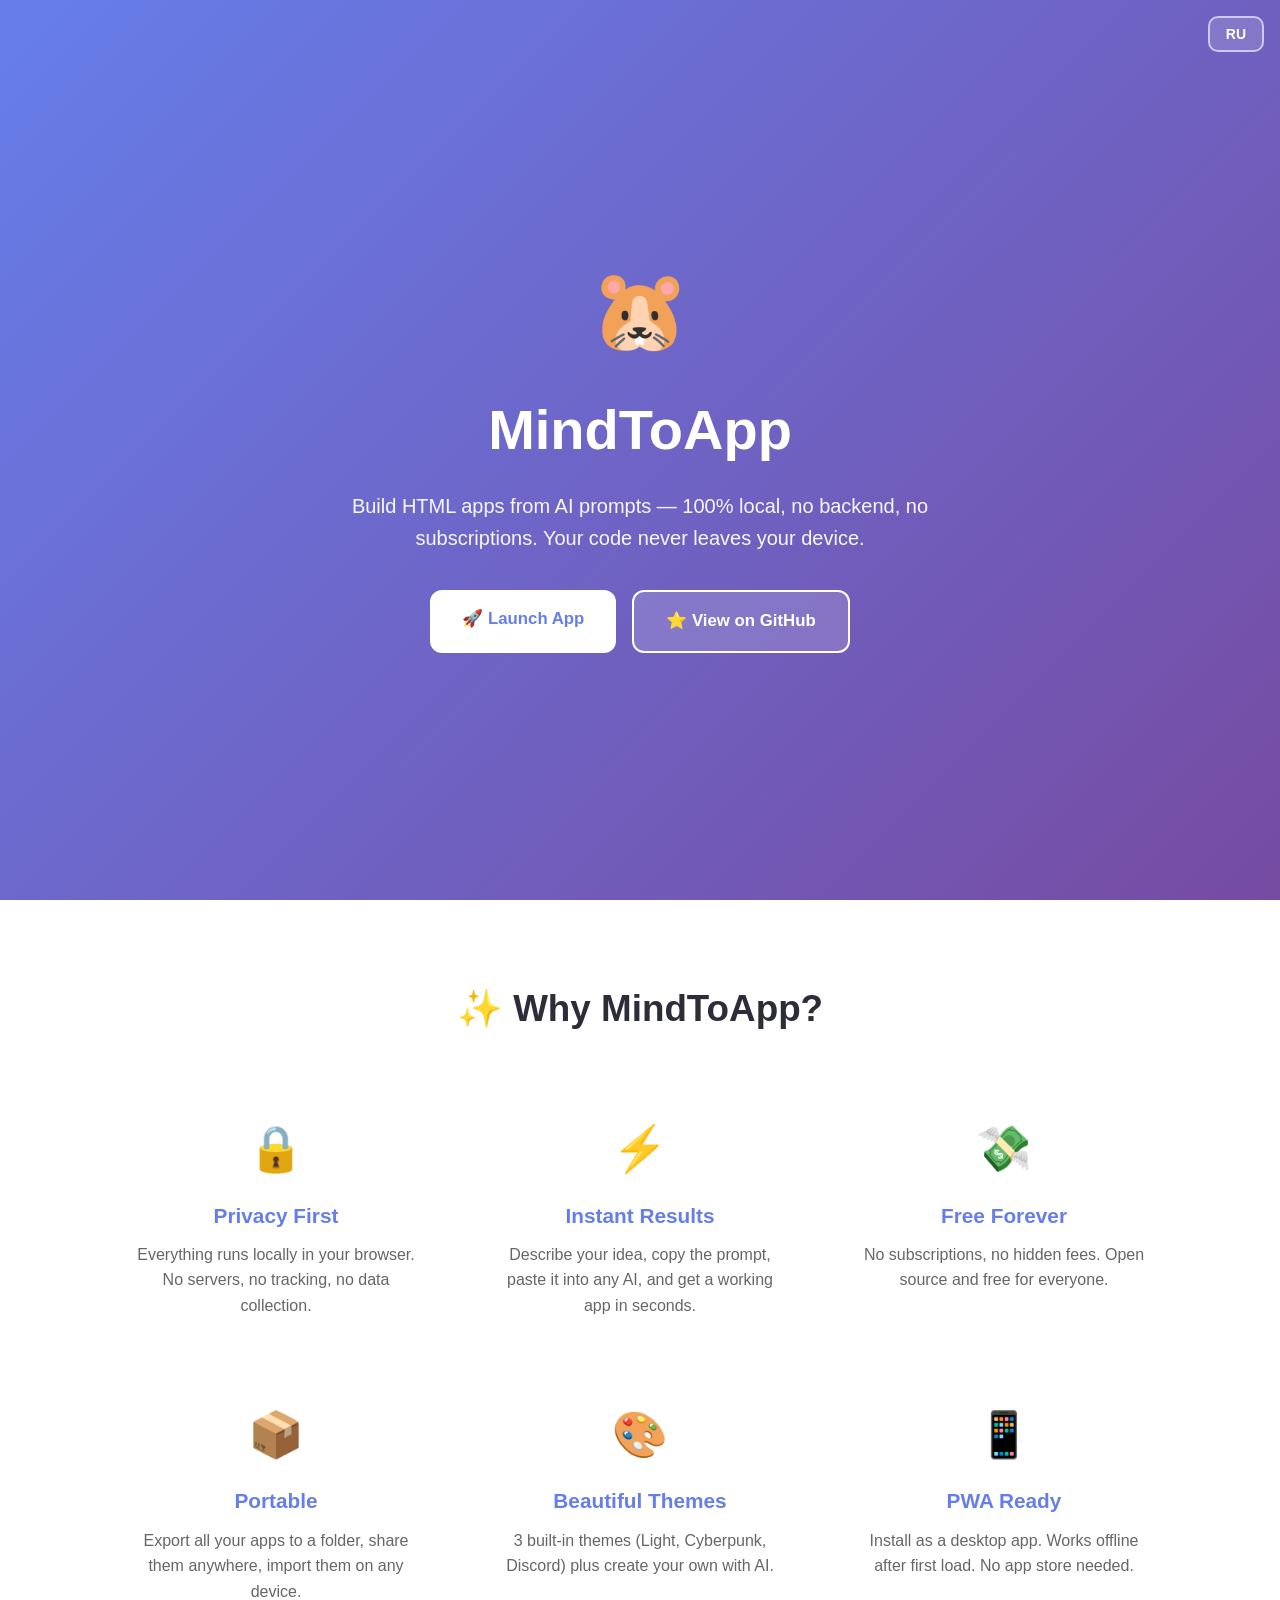
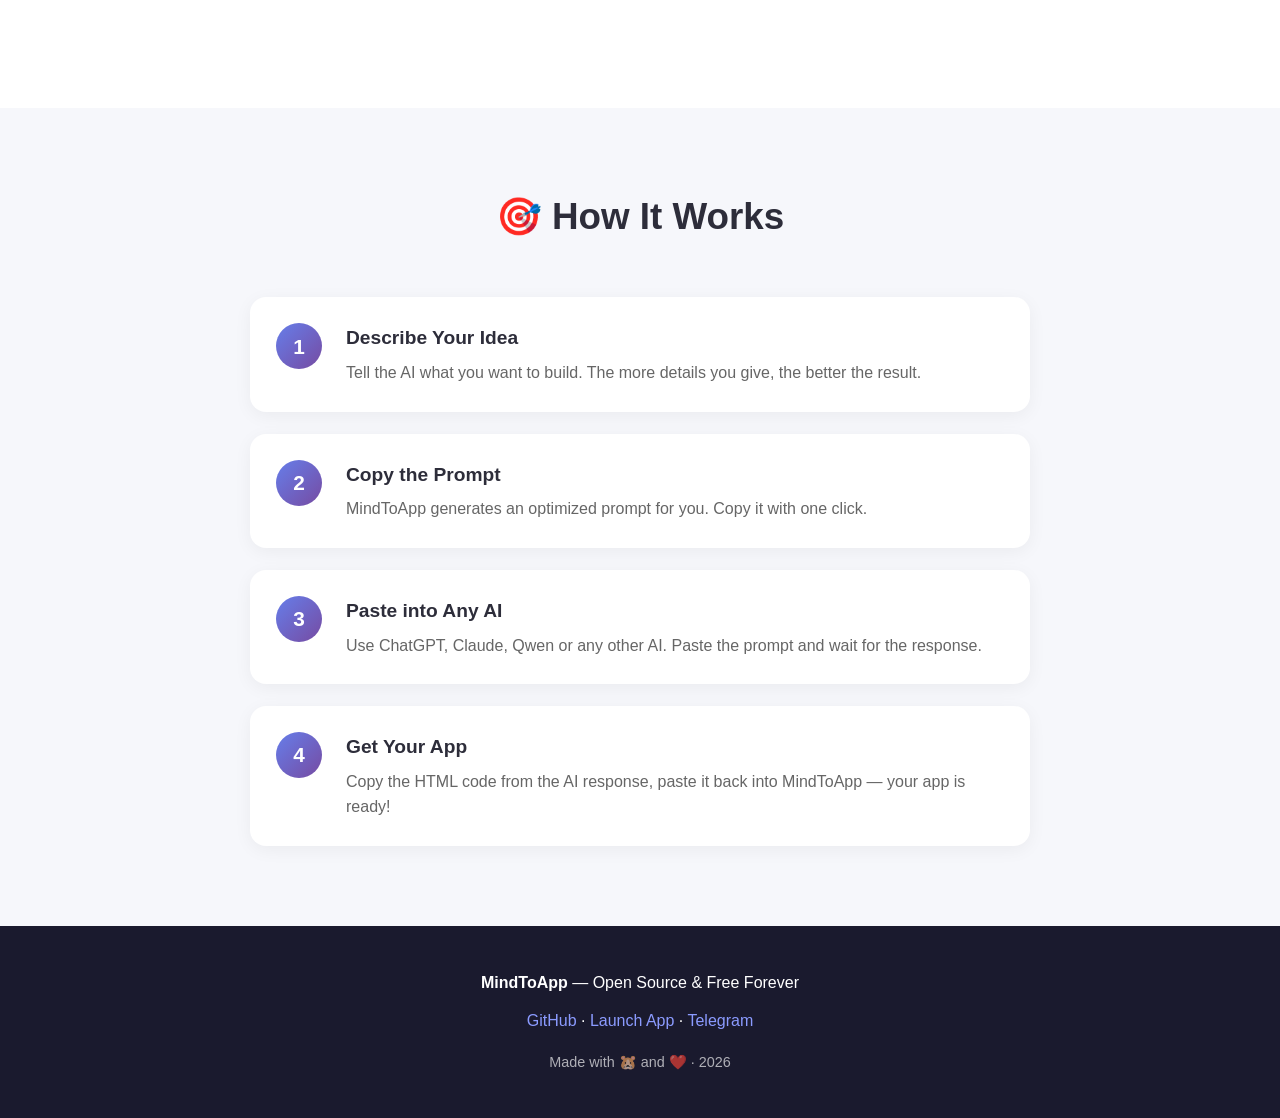
==== index.html @ 0b437169 "add: landing page" ====
<!DOCTYPE html>
<html lang="en">
<head>
  <meta charset="UTF-8">
  <meta name="viewport" content="width=device-width, initial-scale=1.0">
  <title>MindToApp — Build HTML Apps from AI Prompts</title>
  <meta name="description" content="A local-first PWA platform to create, manage and run HTML apps using AI. No backend, no subscriptions.">
  <link rel="icon" href="data:image/svg+xml,<svg xmlns='http://www.w3.org/2000/svg' viewBox='0 0 100 100'><text y='.9em' font-size='90'>🐹</text></svg>">
  <style>
    *{margin:0;padding:0;box-sizing:border-box}
    body{font-family:-apple-system,BlinkMacSystemFont,'Segoe UI',Roboto,sans-serif;color:#2d2d3a;line-height:1.6}
    .container{max-width:1100px;margin:0 auto;padding:0 20px}

    .lang-toggle{position:fixed;top:16px;right:16px;z-index:100;padding:8px 16px;border:2px solid rgba(255,255,255,.6);border-radius:10px;background:rgba(255,255,255,.15);color:#fff;font-size:14px;font-weight:700;cursor:pointer;backdrop-filter:blur(6px);transition:all .2s}
    .lang-toggle:hover{background:rgba(255,255,255,.3)}

    .hero{min-height:100vh;display:flex;align-items:center;justify-content:center;text-align:center;color:#fff;background:linear-gradient(135deg,#667eea 0%,#764ba2 100%);padding:60px 20px}
    .hero .emoji{font-size:5rem;display:block;margin-bottom:10px}
    .hero h1{font-size:3.5rem;font-weight:800;margin-bottom:16px}
    .hero p{font-size:1.25rem;max-width:680px;margin:0 auto 36px;opacity:.95}
    .cta{display:flex;gap:16px;justify-content:center;flex-wrap:wrap}
    .btn{padding:16px 32px;border-radius:12px;font-size:1.05rem;font-weight:600;text-decoration:none;transition:all .25s;display:inline-block}
    .btn-primary{background:#fff;color:#667eea}
    .btn-primary:hover{transform:translateY(-2px);box-shadow:0 10px 30px rgba(0,0,0,.25)}
    .btn-secondary{background:rgba(255,255,255,.15);color:#fff;border:2px solid #fff}
    .btn-secondary:hover{background:rgba(255,255,255,.3)}

    section.block{padding:80px 20px}
    section.block h2{text-align:center;font-size:2.3rem;margin-bottom:50px}
    .features{background:#fff}
    .grid{display:grid;grid-template-columns:repeat(auto-fit,minmax(270px,1fr));gap:32px}
    .card{text-align:center;padding:24px}
    .card .icon{font-size:2.8rem;margin-bottom:14px}
    .card h3{font-size:1.3rem;color:#667eea;margin-bottom:10px}
    .card p{color:#666}

    .how{background:#f6f7fb}
    .steps{max-width:780px;margin:0 auto;display:flex;flex-direction:column;gap:22px}
    .step{display:flex;gap:24px;align-items:flex-start;background:#fff;padding:26px;border-radius:16px;box-shadow:0 4px 18px rgba(0,0,0,.05)}
    .num{width:46px;height:46px;flex-shrink:0;border-radius:50%;background:linear-gradient(135deg,#667eea,#764ba2);color:#fff;display:flex;align-items:center;justify-content:center;font-size:1.3rem;font-weight:700}
    .step h3{font-size:1.2rem;margin-bottom:6px}
    .step p{color:#666}

    footer{background:#1a1a2e;color:#fff;text-align:center;padding:44px 20px}
    footer a{color:#8b9bff;text-decoration:none}
    footer a:hover{text-decoration:underline}
    footer .links{margin:12px 0}
    footer .made{margin-top:18px;opacity:.65;font-size:.9rem}

    @media(max-width:768px){
      .hero h1{font-size:2.4rem}
      .hero p{font-size:1.05rem}
      section.block h2{font-size:1.8rem}
      .step{flex-direction:column;gap:14px}
    }
  </style>
</head>
<body>
  <button id="lang-toggle" class="lang-toggle">RU</button>

  <section class="hero">
    <div>
      <span class="emoji">🐹</span>
      <h1>MindToApp</h1>
      <p data-i18n="heroText"></p>
      <div class="cta">
        <a href="core/" class="btn btn-primary" data-i18n="launch"></a>
        <a href="https://github.com/твой-ник/ai-apps-platform" class="btn btn-secondary" data-i18n="github"></a>
      </div>
    </div>
  </section>

  <section class="block features">
    <div class="container">
      <h2 data-i18n="whyTitle"></h2>
      <div class="grid">
        <div class="card"><div class="icon">🔒</div><h3 data-i18n="f1t"></h3><p data-i18n="f1d"></p></div>
        <div class="card"><div class="icon">⚡</div><h3 data-i18n="f2t"></h3><p data-i18n="f2d"></p></div>
        <div class="card"><div class="icon">💸</div><h3 data-i18n="f3t"></h3><p data-i18n="f3d"></p></div>
        <div class="card"><div class="icon">📦</div><h3 data-i18n="f4t"></h3><p data-i18n="f4d"></p></div>
        <div class="card"><div class="icon">🎨</div><h3 data-i18n="f5t"></h3><p data-i18n="f5d"></p></div>
        <div class="card"><div class="icon">📱</div><h3 data-i18n="f6t"></h3><p data-i18n="f6d"></p></div>
      </div>
    </div>
  </section>

  <section class="block how">
    <div class="container">
      <h2 data-i18n="howTitle"></h2>
      <div class="steps">
        <div class="step"><div class="num">1</div><div><h3 data-i18n="s1t"></h3><p data-i18n="s1d"></p></div></div>
        <div class="step"><div class="num">2</div><div><h3 data-i18n="s2t"></h3><p data-i18n="s2d"></p></div></div>
        <div class="step"><div class="num">3</div><div><h3 data-i18n="s3t"></h3><p data-i18n="s3d"></p></div></div>
        <div class="step"><div class="num">4</div><div><h3 data-i18n="s4t"></h3><p data-i18n="s4d"></p></div></div>
      </div>
    </div>
  </section>

  <footer>
    <div class="container">
      <p><strong>MindToApp</strong> — <span data-i18n="footerTag"></span></p>
      <p class="links">
        <a href="https://github.com/твой-ник/ai-apps-platform">GitHub</a> ·
        <a href="core/" data-i18n="launchShort"></a> ·
        <a href="https://t.me/твой_ник">Telegram</a>
      </p>
      <p class="made" data-i18n="made"></p>
    </div>
  </footer>

  <script>
    const translations = {
      en: {
        heroText: "Build HTML apps from AI prompts — 100% local, no backend, no subscriptions. Your code never leaves your device.",
        launch: "🚀 Launch App",
        launchShort: "Launch App",
        github: "⭐ View on GitHub",
        whyTitle: "✨ Why MindToApp?",
        f1t: "Privacy First", f1d: "Everything runs locally in your browser. No servers, no tracking, no data collection.",
        f2t: "Instant Results", f2d: "Describe your idea, copy the prompt, paste it into any AI, and get a working app in seconds.",
        f3t: "Free Forever", f3d: "No subscriptions, no hidden fees. Open source and free for everyone.",
        f4t: "Portable", f4d: "Export all your apps to a folder, share them anywhere, import them on any device.",
        f5t: "Beautiful Themes", f5d: "3 built-in themes (Light, Cyberpunk, Discord) plus create your own with AI.",
        f6t: "PWA Ready", f6d: "Install as a desktop app. Works offline after first load. No app store needed.",
        howTitle: "🎯 How It Works",
        s1t: "Describe Your Idea", s1d: "Tell the AI what you want to build. The more details you give, the better the result.",
        s2t: "Copy the Prompt", s2d: "MindToApp generates an optimized prompt for you. Copy it with one click.",
        s3t: "Paste into Any AI", s3d: "Use ChatGPT, Claude, Qwen or any other AI. Paste the prompt and wait for the response.",
        s4t: "Get Your App", s4d: "Copy the HTML code from the AI response, paste it back into MindToApp — your app is ready!",
        footerTag: "Open Source & Free Forever",
        made: "Made with 🐹 and ❤️ · 2026"
      },
      ru: {
        heroText: "Создавай HTML-приложения из промптов для нейросетей — полностью локально, без серверов и подписок. Твой код не покидает устройство.",
        launch: "🚀 Открыть платформу",
        launchShort: "Открыть платформу",
        github: "⭐ Смотреть на GitHub",
        whyTitle: "✨ Почему MindToApp?",
        f1t: "Приватность", f1d: "Всё работает локально в браузере. Никаких серверов, отслеживания и сбора данных.",
        f2t: "Мгновенный результат", f2d: "Опиши идею, скопируй промпт, вставь в любую нейросеть — и получи готовое приложение за секунды.",
        f3t: "Бесплатно навсегда", f3d: "Без подписок и скрытых платежей. Открытый исходный код, бесплатно для всех.",
        f4t: "Переносимость", f4d: "Экспортируй все приложения в папку, делись ими и импортируй на любом устройстве.",
        f5t: "Красивые темы", f5d: "3 встроенные темы (Light, Cyberpunk, Discord) и создание своих через AI.",
        f6t: "PWA", f6d: "Устанавливается как приложение на рабочий стол. Работает офлайн после первой загрузки.",
        howTitle: "🎯 Как это работает",
        s1t: "Опиши идею", s1d: "Расскажи, какое приложение хочешь создать. Чем больше деталей — тем лучше результат.",
        s2t: "Скопируй промпт", s2d: "MindToApp соберёт оптимизированный промпт. Копирование в один клик.",
        s3t: "Вставь в нейросеть", s3d: "Подойдёт ChatGPT, Claude, Qwen или любая другая. Вставь промпт и дождись ответа.",
        s4t: "Получи приложение", s4d: "Скопируй HTML-код из ответа, вставь обратно в MindToApp — приложение готово!",
        footerTag: "Открытый код, бесплатно навсегда",
        made: "Сделано с 🐹 и ❤️ · 2026"
      }
    };

    const langBtn = document.getElementById('lang-toggle');

    function applyLanguage(lang) {
      const dict = translations[lang] || translations.en;
      document.documentElement.lang = lang;
      document.querySelectorAll('[data-i18n]').forEach(el => {
        const key = el.dataset.i18n;
        if (dict[key]) el.textContent = dict[key];
      });
      langBtn.textContent = lang === 'ru' ? 'EN' : 'RU';
      localStorage.setItem('language', lang);
    }

    langBtn.addEventListener('click', () => {
      const current = localStorage.getItem('language') || 'en';
      applyLanguage(current === 'ru' ? 'en' : 'ru');
    });

    const saved = localStorage.getItem('language');
    const detected = navigator.language && navigator.language.toLowerCase().startsWith('ru') ? 'ru' : 'en';
    applyLanguage(saved || detected);
  </script>
</body>
</html>
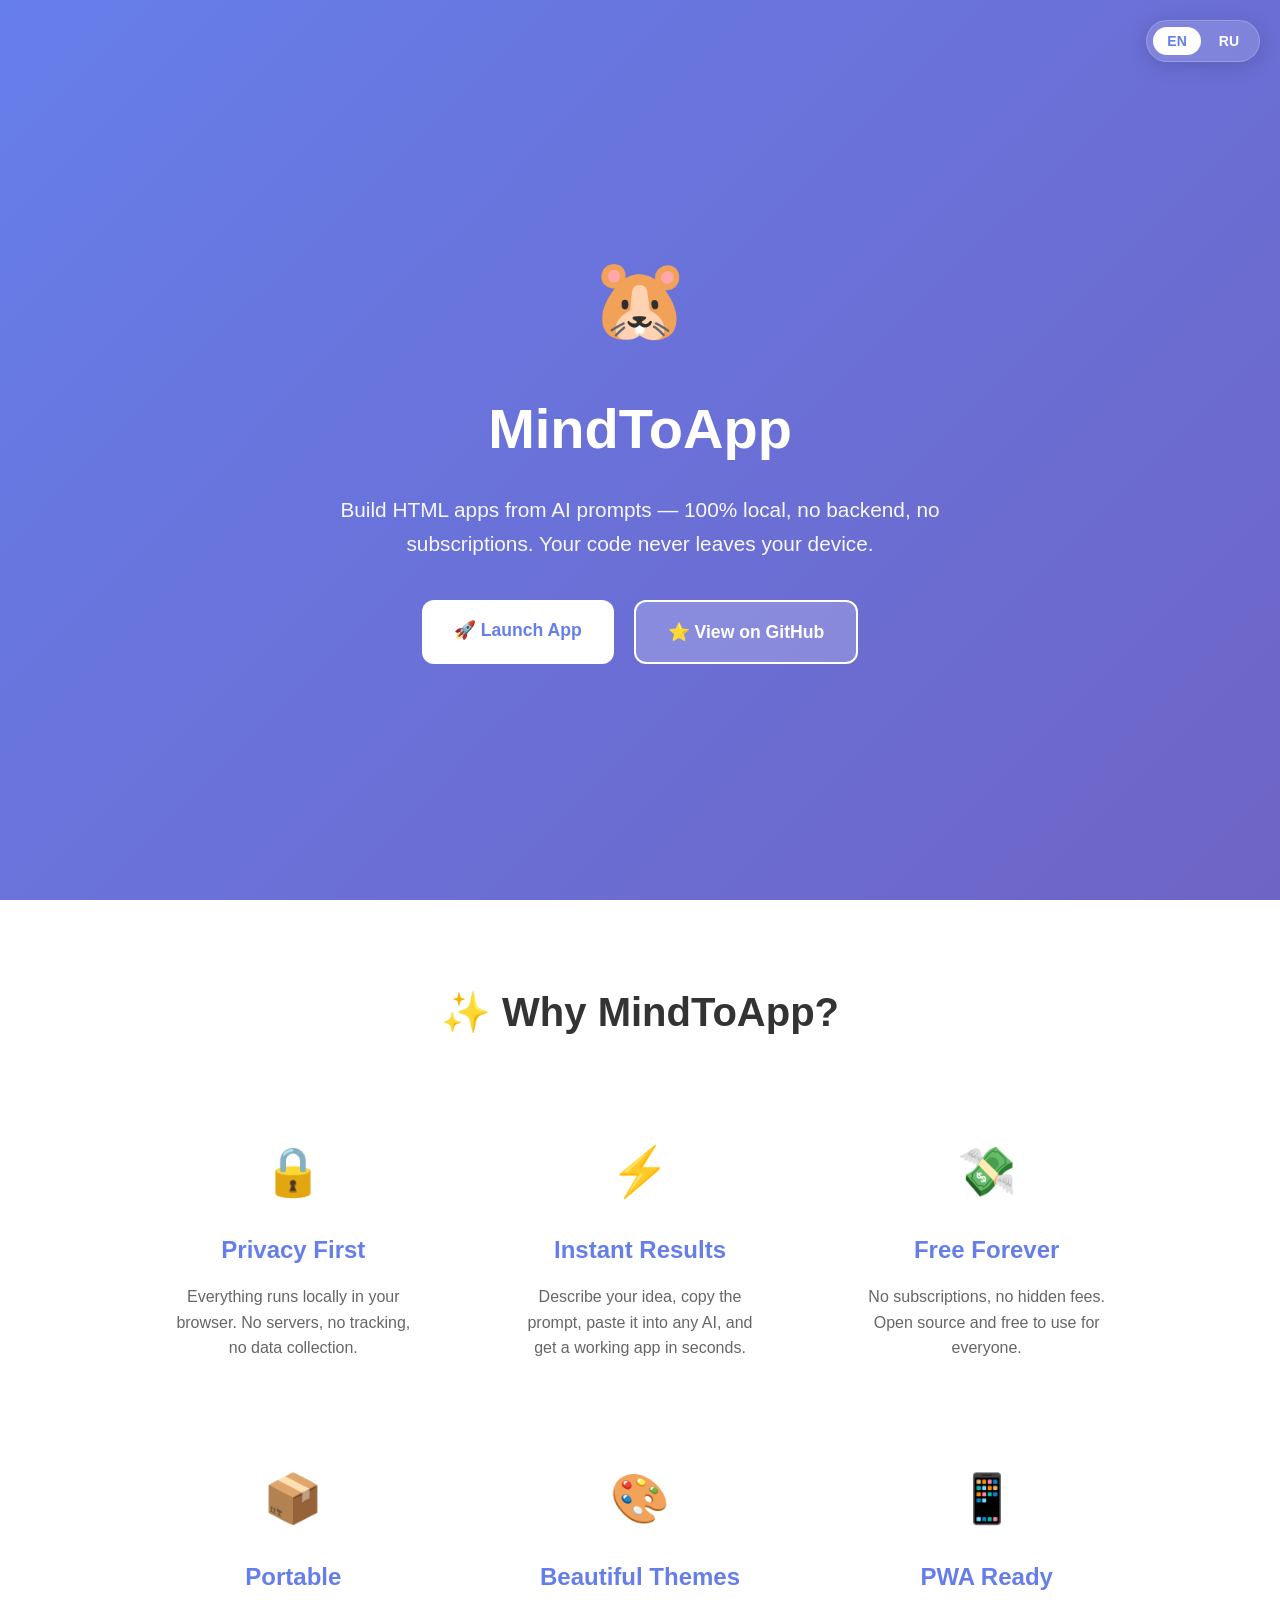
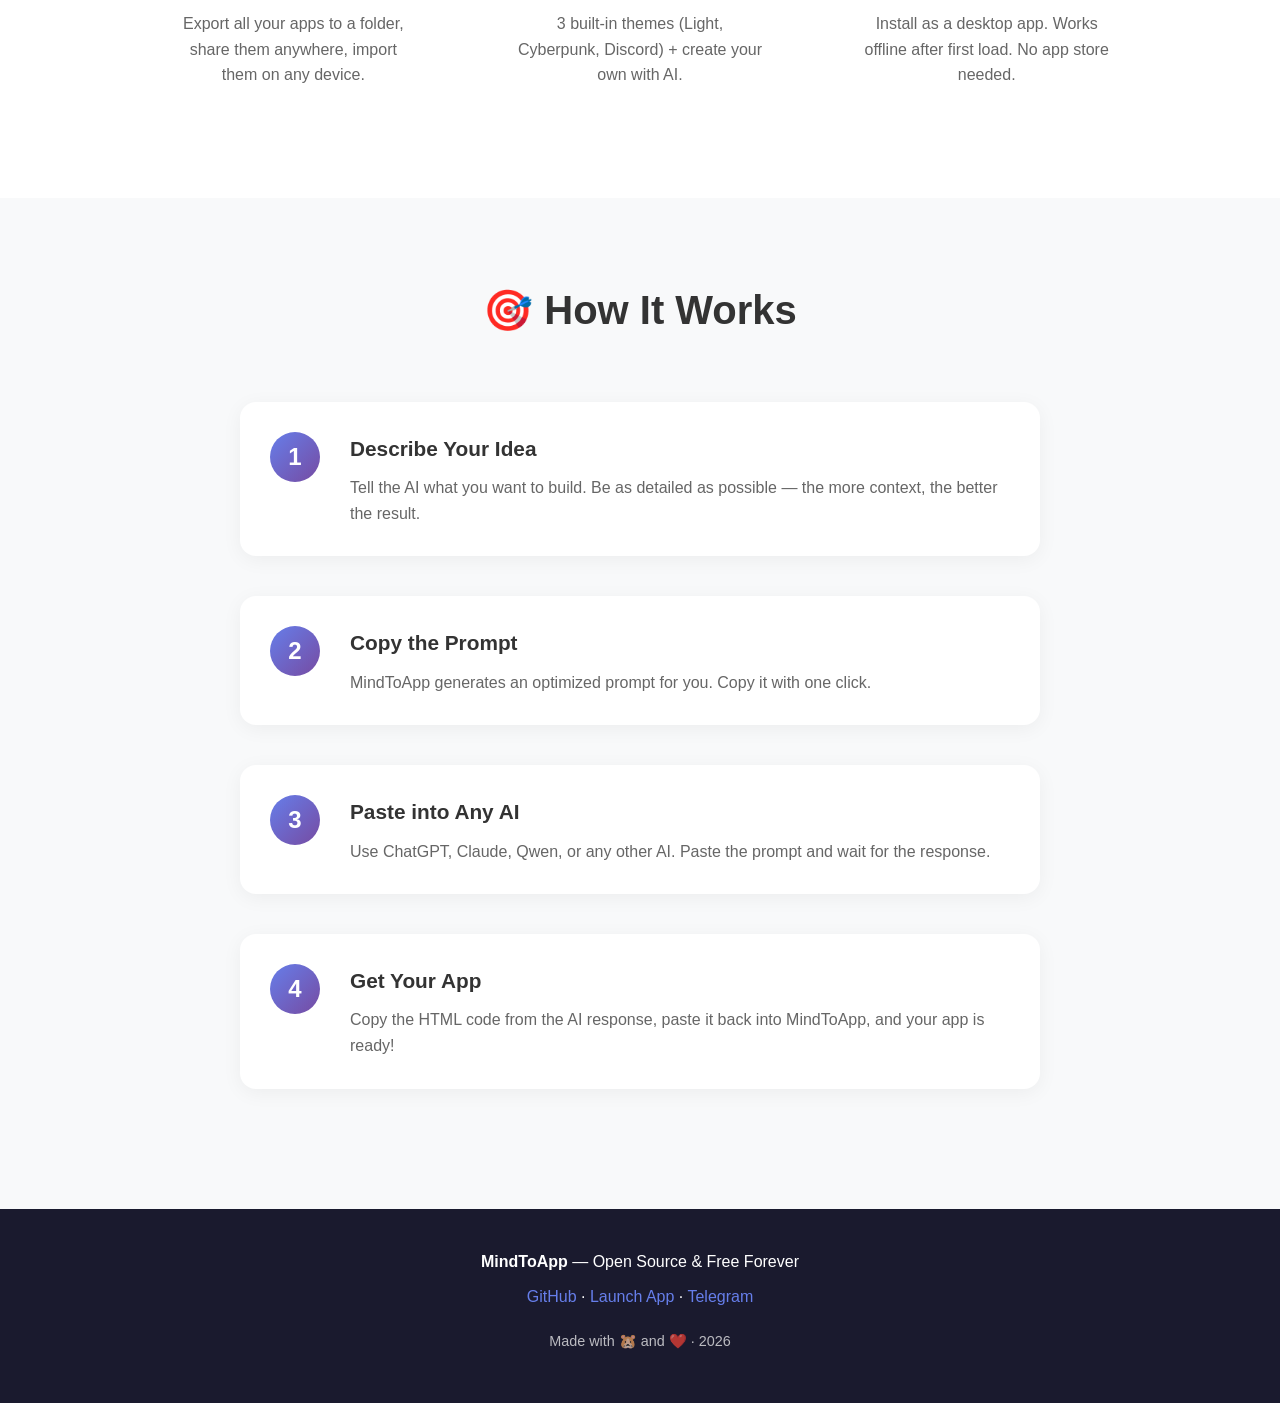
==== commit a6afe1cf: "fix:2v" ====
--- a/index.html
+++ b/index.html
@@ -5,174 +5,509 @@
   <meta name="viewport" content="width=device-width, initial-scale=1.0">
   <title>MindToApp — Build HTML Apps from AI Prompts</title>
   <meta name="description" content="A local-first PWA platform to create, manage and run HTML apps using AI. No backend, no subscriptions.">
-  <link rel="icon" href="data:image/svg+xml,<svg xmlns='http://www.w3.org/2000/svg' viewBox='0 0 100 100'><text y='.9em' font-size='90'>🐹</text></svg>">
   <style>
-    *{margin:0;padding:0;box-sizing:border-box}
-    body{font-family:-apple-system,BlinkMacSystemFont,'Segoe UI',Roboto,sans-serif;color:#2d2d3a;line-height:1.6}
-    .container{max-width:1100px;margin:0 auto;padding:0 20px}
-
-    .lang-toggle{position:fixed;top:16px;right:16px;z-index:100;padding:8px 16px;border:2px solid rgba(255,255,255,.6);border-radius:10px;background:rgba(255,255,255,.15);color:#fff;font-size:14px;font-weight:700;cursor:pointer;backdrop-filter:blur(6px);transition:all .2s}
-    .lang-toggle:hover{background:rgba(255,255,255,.3)}
-
-    .hero{min-height:100vh;display:flex;align-items:center;justify-content:center;text-align:center;color:#fff;background:linear-gradient(135deg,#667eea 0%,#764ba2 100%);padding:60px 20px}
-    .hero .emoji{font-size:5rem;display:block;margin-bottom:10px}
-    .hero h1{font-size:3.5rem;font-weight:800;margin-bottom:16px}
-    .hero p{font-size:1.25rem;max-width:680px;margin:0 auto 36px;opacity:.95}
-    .cta{display:flex;gap:16px;justify-content:center;flex-wrap:wrap}
-    .btn{padding:16px 32px;border-radius:12px;font-size:1.05rem;font-weight:600;text-decoration:none;transition:all .25s;display:inline-block}
-    .btn-primary{background:#fff;color:#667eea}
-    .btn-primary:hover{transform:translateY(-2px);box-shadow:0 10px 30px rgba(0,0,0,.25)}
-    .btn-secondary{background:rgba(255,255,255,.15);color:#fff;border:2px solid #fff}
-    .btn-secondary:hover{background:rgba(255,255,255,.3)}
-
-    section.block{padding:80px 20px}
-    section.block h2{text-align:center;font-size:2.3rem;margin-bottom:50px}
-    .features{background:#fff}
-    .grid{display:grid;grid-template-columns:repeat(auto-fit,minmax(270px,1fr));gap:32px}
-    .card{text-align:center;padding:24px}
-    .card .icon{font-size:2.8rem;margin-bottom:14px}
-    .card h3{font-size:1.3rem;color:#667eea;margin-bottom:10px}
-    .card p{color:#666}
-
-    .how{background:#f6f7fb}
-    .steps{max-width:780px;margin:0 auto;display:flex;flex-direction:column;gap:22px}
-    .step{display:flex;gap:24px;align-items:flex-start;background:#fff;padding:26px;border-radius:16px;box-shadow:0 4px 18px rgba(0,0,0,.05)}
-    .num{width:46px;height:46px;flex-shrink:0;border-radius:50%;background:linear-gradient(135deg,#667eea,#764ba2);color:#fff;display:flex;align-items:center;justify-content:center;font-size:1.3rem;font-weight:700}
-    .step h3{font-size:1.2rem;margin-bottom:6px}
-    .step p{color:#666}
-
-    footer{background:#1a1a2e;color:#fff;text-align:center;padding:44px 20px}
-    footer a{color:#8b9bff;text-decoration:none}
-    footer a:hover{text-decoration:underline}
-    footer .links{margin:12px 0}
-    footer .made{margin-top:18px;opacity:.65;font-size:.9rem}
-
-    @media(max-width:768px){
-      .hero h1{font-size:2.4rem}
-      .hero p{font-size:1.05rem}
-      section.block h2{font-size:1.8rem}
-      .step{flex-direction:column;gap:14px}
+    * { margin: 0; padding: 0; box-sizing: border-box; }
+    
+    body {
+      font-family: -apple-system, BlinkMacSystemFont, 'Segoe UI', Roboto, sans-serif;
+      background: linear-gradient(135deg, #667eea 0%, #764ba2 100%);
+      color: #333;
+      line-height: 1.6;
+    }
+    
+    /* Language Switcher */
+    .lang-switcher {
+      position: fixed;
+      top: 20px;
+      right: 20px;
+      z-index: 1000;
+      background: rgba(255, 255, 255, 0.15);
+      backdrop-filter: blur(10px);
+      -webkit-backdrop-filter: blur(10px);
+      border-radius: 30px;
+      padding: 6px;
+      display: flex;
+      gap: 4px;
+      box-shadow: 0 4px 20px rgba(0, 0, 0, 0.15);
+      border: 1px solid rgba(255, 255, 255, 0.2);
+    }
+    
+    .lang-btn {
+      background: transparent;
+      border: none;
+      color: white;
+      padding: 6px 14px;
+      border-radius: 20px;
+      cursor: pointer;
+      font-size: 14px;
+      font-weight: 600;
+      transition: all 0.2s;
+    }
+    
+    .lang-btn:hover {
+      background: rgba(255, 255, 255, 0.15);
+    }
+    
+    .lang-btn.active {
+      background: white;
+      color: #667eea;
+    }
+    
+    .container {
+      max-width: 1200px;
+      margin: 0 auto;
+      padding: 0 20px;
+    }
+    
+    /* Hero Section */
+    .hero {
+      min-height: 100vh;
+      display: flex;
+      align-items: center;
+      justify-content: center;
+      text-align: center;
+      color: white;
+      padding: 40px 20px;
+    }
+    
+    .hero-content h1 {
+      font-size: 3.5rem;
+      margin-bottom: 20px;
+      font-weight: 800;
+    }
+    
+    .hero-content .emoji {
+      font-size: 5rem;
+      margin-bottom: 20px;
+      display: block;
+    }
+    
+    .hero-content p {
+      font-size: 1.3rem;
+      margin-bottom: 40px;
+      opacity: 0.95;
+      max-width: 700px;
+      margin-left: auto;
+      margin-right: auto;
+    }
+    
+    .cta-buttons {
+      display: flex;
+      gap: 20px;
+      justify-content: center;
+      flex-wrap: wrap;
+    }
+    
+    .btn {
+      padding: 16px 32px;
+      border-radius: 12px;
+      font-size: 1.1rem;
+      font-weight: 600;
+      text-decoration: none;
+      transition: all 0.3s;
+      display: inline-block;
+    }
+    
+    .btn-primary {
+      background: white;
+      color: #667eea;
+    }
+    
+    .btn-primary:hover {
+      transform: translateY(-2px);
+      box-shadow: 0 10px 30px rgba(0,0,0,0.2);
+    }
+    
+    .btn-secondary {
+      background: rgba(255,255,255,0.2);
+      color: white;
+      border: 2px solid white;
+    }
+    
+    .btn-secondary:hover {
+      background: rgba(255,255,255,0.3);
+    }
+    
+    /* Features Section */
+    .features {
+      background: white;
+      padding: 80px 20px;
+    }
+    
+    .features h2 {
+      text-align: center;
+      font-size: 2.5rem;
+      margin-bottom: 60px;
+      color: #333;
+    }
+    
+    .features-grid {
+      display: grid;
+      grid-template-columns: repeat(auto-fit, minmax(280px, 1fr));
+      gap: 40px;
+      max-width: 1000px;
+      margin: 0 auto;
+    }
+    
+    .feature-card {
+      text-align: center;
+      padding: 30px;
+    }
+    
+    .feature-icon {
+      font-size: 3rem;
+      margin-bottom: 20px;
+    }
+    
+    .feature-card h3 {
+      font-size: 1.5rem;
+      margin-bottom: 15px;
+      color: #667eea;
+    }
+    
+    .feature-card p {
+      color: #666;
+      font-size: 1rem;
+    }
+    
+    /* How It Works */
+    .how-it-works {
+      background: #f8f9fa;
+      padding: 80px 20px;
+    }
+    
+    .how-it-works h2 {
+      text-align: center;
+      font-size: 2.5rem;
+      margin-bottom: 60px;
+      color: #333;
+    }
+    
+    .steps {
+      max-width: 800px;
+      margin: 0 auto;
+    }
+    
+    .step {
+      display: flex;
+      align-items: flex-start;
+      gap: 30px;
+      margin-bottom: 40px;
+      background: white;
+      padding: 30px;
+      border-radius: 16px;
+      box-shadow: 0 4px 20px rgba(0,0,0,0.05);
+    }
+    
+    .step-number {
+      width: 50px;
+      height: 50px;
+      background: linear-gradient(135deg, #667eea 0%, #764ba2 100%);
+      color: white;
+      border-radius: 50%;
+      display: flex;
+      align-items: center;
+      justify-content: center;
+      font-size: 1.5rem;
+      font-weight: bold;
+      flex-shrink: 0;
+    }
+    
+    .step-content h3 {
+      font-size: 1.3rem;
+      margin-bottom: 10px;
+      color: #333;
+    }
+    
+    .step-content p {
+      color: #666;
+    }
+    
+    /* Footer */
+    footer {
+      background: #1a1a2e;
+      color: white;
+      text-align: center;
+      padding: 40px 20px;
+    }
+    
+    footer p {
+      margin-bottom: 10px;
+    }
+    
+    footer a {
+      color: #667eea;
+      text-decoration: none;
+    }
+    
+    footer a:hover {
+      text-decoration: underline;
+    }
+    
+    /* Responsive */
+    @media (max-width: 768px) {
+      .hero-content h1 {
+        font-size: 2.5rem;
+      }
+      
+      .hero-content p {
+        font-size: 1.1rem;
+      }
+      
+      .step {
+        flex-direction: column;
+        gap: 15px;
+      }
+      
+      .lang-switcher {
+        top: 10px;
+        right: 10px;
+      }
+      
+      .lang-btn {
+        padding: 5px 10px;
+        font-size: 13px;
+      }
     }
   </style>
 </head>
 <body>
-  <button id="lang-toggle" class="lang-toggle">RU</button>
-
+  <!-- Language Switcher -->
+  <div class="lang-switcher">
+    <button class="lang-btn" data-lang="en">EN</button>
+    <button class="lang-btn" data-lang="ru">RU</button>
+  </div>
+
+  <!-- Hero Section -->
   <section class="hero">
-    <div>
+    <div class="hero-content">
       <span class="emoji">🐹</span>
-      <h1>MindToApp</h1>
-      <p data-i18n="heroText"></p>
-      <div class="cta">
-        <a href="core/" class="btn btn-primary" data-i18n="launch"></a>
-        <a href="https://github.com/твой-ник/ai-apps-platform" class="btn btn-secondary" data-i18n="github"></a>
+      <h1 data-i18n="title">MindToApp</h1>
+      <p data-i18n="subtitle">Build HTML apps from AI prompts — 100% local, no backend, no subscriptions. Your code never leaves your device.</p>
+      <div class="cta-buttons">
+        <a href="core/" class="btn btn-primary" data-i18n="launch">🚀 Launch App</a>
+        <a href="https://github.com/e3Dr8nj/MindToApp" class="btn btn-secondary" data-i18n="github">⭐ View on GitHub</a>
       </div>
     </div>
   </section>
 
-  <section class="block features">
+  <!-- Features Section -->
+  <section class="features">
     <div class="container">
-      <h2 data-i18n="whyTitle"></h2>
-      <div class="grid">
-        <div class="card"><div class="icon">🔒</div><h3 data-i18n="f1t"></h3><p data-i18n="f1d"></p></div>
-        <div class="card"><div class="icon">⚡</div><h3 data-i18n="f2t"></h3><p data-i18n="f2d"></p></div>
-        <div class="card"><div class="icon">💸</div><h3 data-i18n="f3t"></h3><p data-i18n="f3d"></p></div>
-        <div class="card"><div class="icon">📦</div><h3 data-i18n="f4t"></h3><p data-i18n="f4d"></p></div>
-        <div class="card"><div class="icon">🎨</div><h3 data-i18n="f5t"></h3><p data-i18n="f5d"></p></div>
-        <div class="card"><div class="icon">📱</div><h3 data-i18n="f6t"></h3><p data-i18n="f6d"></p></div>
+      <h2 data-i18n="featuresTitle">✨ Why MindToApp?</h2>
+      <div class="features-grid">
+        <div class="feature-card">
+          <div class="feature-icon">🔒</div>
+          <h3 data-i18n="f1Title">Privacy First</h3>
+          <p data-i18n="f1Desc">Everything runs locally in your browser. No servers, no tracking, no data collection.</p>
+        </div>
+        
+        <div class="feature-card">
+          <div class="feature-icon">⚡</div>
+          <h3 data-i18n="f2Title">Instant Results</h3>
+          <p data-i18n="f2Desc">Describe your idea, copy the prompt, paste it into any AI, and get a working app in seconds.</p>
+        </div>
+        
+        <div class="feature-card">
+          <div class="feature-icon">💸</div>
+          <h3 data-i18n="f3Title">Free Forever</h3>
+          <p data-i18n="f3Desc">No subscriptions, no hidden fees. Open source and free to use for everyone.</p>
+        </div>
+        
+        <div class="feature-card">
+          <div class="feature-icon">📦</div>
+          <h3 data-i18n="f4Title">Portable</h3>
+          <p data-i18n="f4Desc">Export all your apps to a folder, share them anywhere, import them on any device.</p>
+        </div>
+        
+        <div class="feature-card">
+          <div class="feature-icon">🎨</div>
+          <h3 data-i18n="f5Title">Beautiful Themes</h3>
+          <p data-i18n="f5Desc">3 built-in themes (Light, Cyberpunk, Discord) + create your own with AI.</p>
+        </div>
+        
+        <div class="feature-card">
+          <div class="feature-icon">📱</div>
+          <h3 data-i18n="f6Title">PWA Ready</h3>
+          <p data-i18n="f6Desc">Install as a desktop app. Works offline after first load. No app store needed.</p>
+        </div>
       </div>
     </div>
   </section>
 
-  <section class="block how">
+  <!-- How It Works -->
+  <section class="how-it-works">
     <div class="container">
-      <h2 data-i18n="howTitle"></h2>
+      <h2 data-i18n="howTitle">🎯 How It Works</h2>
       <div class="steps">
-        <div class="step"><div class="num">1</div><div><h3 data-i18n="s1t"></h3><p data-i18n="s1d"></p></div></div>
-        <div class="step"><div class="num">2</div><div><h3 data-i18n="s2t"></h3><p data-i18n="s2d"></p></div></div>
-        <div class="step"><div class="num">3</div><div><h3 data-i18n="s3t"></h3><p data-i18n="s3d"></p></div></div>
-        <div class="step"><div class="num">4</div><div><h3 data-i18n="s4t"></h3><p data-i18n="s4d"></p></div></div>
+        <div class="step">
+          <div class="step-number">1</div>
+          <div class="step-content">
+            <h3 data-i18n="s1Title">Describe Your Idea</h3>
+            <p data-i18n="s1Desc">Tell the AI what you want to build. Be as detailed as possible — the more context, the better the result.</p>
+          </div>
+        </div>
+        
+        <div class="step">
+          <div class="step-number">2</div>
+          <div class="step-content">
+            <h3 data-i18n="s2Title">Copy the Prompt</h3>
+            <p data-i18n="s2Desc">MindToApp generates an optimized prompt for you. Copy it with one click.</p>
+          </div>
+        </div>
+        
+        <div class="step">
+          <div class="step-number">3</div>
+          <div class="step-content">
+            <h3 data-i18n="s3Title">Paste into Any AI</h3>
+            <p data-i18n="s3Desc">Use ChatGPT, Claude, Qwen, or any other AI. Paste the prompt and wait for the response.</p>
+          </div>
+        </div>
+        
+        <div class="step">
+          <div class="step-number">4</div>
+          <div class="step-content">
+            <h3 data-i18n="s4Title">Get Your App</h3>
+            <p data-i18n="s4Desc">Copy the HTML code from the AI response, paste it back into MindToApp, and your app is ready!</p>
+          </div>
+        </div>
       </div>
     </div>
   </section>
 
+  <!-- Footer -->
   <footer>
     <div class="container">
-      <p><strong>MindToApp</strong> — <span data-i18n="footerTag"></span></p>
-      <p class="links">
-        <a href="https://github.com/твой-ник/ai-apps-platform">GitHub</a> ·
-        <a href="core/" data-i18n="launchShort"></a> ·
-        <a href="https://t.me/твой_ник">Telegram</a>
+      <p><strong data-i18n="footerTitle">MindToApp</strong> — <span data-i18n="footerDesc">Open Source & Free Forever</span></p>
+      <p>
+        <a href="https://github.com/e3Dr8nj/MindToApp" data-i18n="footerGithub">GitHub</a> · 
+        <a href="core/" data-i18n="footerLaunch">Launch App</a> · 
+        <a href="https://t.me/H9Skd8" data-i18n="footerTelegram">Telegram</a>
       </p>
-      <p class="made" data-i18n="made"></p>
+      <p style="margin-top: 20px; opacity: 0.7; font-size: 0.9rem;" data-i18n="footerMade">
+        Made with 🐹 and ❤️ · 2026
+      </p>
     </div>
   </footer>
 
   <script>
+    // Переводы
     const translations = {
       en: {
-        heroText: "Build HTML apps from AI prompts — 100% local, no backend, no subscriptions. Your code never leaves your device.",
+        title: "MindToApp",
+        subtitle: "Build HTML apps from AI prompts — 100% local, no backend, no subscriptions. Your code never leaves your device.",
         launch: "🚀 Launch App",
-        launchShort: "Launch App",
         github: "⭐ View on GitHub",
-        whyTitle: "✨ Why MindToApp?",
-        f1t: "Privacy First", f1d: "Everything runs locally in your browser. No servers, no tracking, no data collection.",
-        f2t: "Instant Results", f2d: "Describe your idea, copy the prompt, paste it into any AI, and get a working app in seconds.",
-        f3t: "Free Forever", f3d: "No subscriptions, no hidden fees. Open source and free for everyone.",
-        f4t: "Portable", f4d: "Export all your apps to a folder, share them anywhere, import them on any device.",
-        f5t: "Beautiful Themes", f5d: "3 built-in themes (Light, Cyberpunk, Discord) plus create your own with AI.",
-        f6t: "PWA Ready", f6d: "Install as a desktop app. Works offline after first load. No app store needed.",
+        featuresTitle: "✨ Why MindToApp?",
+        f1Title: "Privacy First",
+        f1Desc: "Everything runs locally in your browser. No servers, no tracking, no data collection.",
+        f2Title: "Instant Results",
+        f2Desc: "Describe your idea, copy the prompt, paste it into any AI, and get a working app in seconds.",
+        f3Title: "Free Forever",
+        f3Desc: "No subscriptions, no hidden fees. Open source and free to use for everyone.",
+        f4Title: "Portable",
+        f4Desc: "Export all your apps to a folder, share them anywhere, import them on any device.",
+        f5Title: "Beautiful Themes",
+        f5Desc: "3 built-in themes (Light, Cyberpunk, Discord) + create your own with AI.",
+        f6Title: "PWA Ready",
+        f6Desc: "Install as a desktop app. Works offline after first load. No app store needed.",
         howTitle: "🎯 How It Works",
-        s1t: "Describe Your Idea", s1d: "Tell the AI what you want to build. The more details you give, the better the result.",
-        s2t: "Copy the Prompt", s2d: "MindToApp generates an optimized prompt for you. Copy it with one click.",
-        s3t: "Paste into Any AI", s3d: "Use ChatGPT, Claude, Qwen or any other AI. Paste the prompt and wait for the response.",
-        s4t: "Get Your App", s4d: "Copy the HTML code from the AI response, paste it back into MindToApp — your app is ready!",
-        footerTag: "Open Source & Free Forever",
-        made: "Made with 🐹 and ❤️ · 2026"
+        s1Title: "Describe Your Idea",
+        s1Desc: "Tell the AI what you want to build. Be as detailed as possible — the more context, the better the result.",
+        s2Title: "Copy the Prompt",
+        s2Desc: "MindToApp generates an optimized prompt for you. Copy it with one click.",
+        s3Title: "Paste into Any AI",
+        s3Desc: "Use ChatGPT, Claude, Qwen, or any other AI. Paste the prompt and wait for the response.",
+        s4Title: "Get Your App",
+        s4Desc: "Copy the HTML code from the AI response, paste it back into MindToApp, and your app is ready!",
+        footerTitle: "MindToApp",
+        footerDesc: "Open Source & Free Forever",
+        footerGithub: "GitHub",
+        footerLaunch: "Launch App",
+        footerTelegram: "Telegram",
+        footerMade: "Made with 🐹 and ❤️ · 2026"
       },
       ru: {
-        heroText: "Создавай HTML-приложения из промптов для нейросетей — полностью локально, без серверов и подписок. Твой код не покидает устройство.",
-        launch: "🚀 Открыть платформу",
-        launchShort: "Открыть платформу",
-        github: "⭐ Смотреть на GitHub",
-        whyTitle: "✨ Почему MindToApp?",
-        f1t: "Приватность", f1d: "Всё работает локально в браузере. Никаких серверов, отслеживания и сбора данных.",
-        f2t: "Мгновенный результат", f2d: "Опиши идею, скопируй промпт, вставь в любую нейросеть — и получи готовое приложение за секунды.",
-        f3t: "Бесплатно навсегда", f3d: "Без подписок и скрытых платежей. Открытый исходный код, бесплатно для всех.",
-        f4t: "Переносимость", f4d: "Экспортируй все приложения в папку, делись ими и импортируй на любом устройстве.",
-        f5t: "Красивые темы", f5d: "3 встроенные темы (Light, Cyberpunk, Discord) и создание своих через AI.",
-        f6t: "PWA", f6d: "Устанавливается как приложение на рабочий стол. Работает офлайн после первой загрузки.",
+        title: "MindToApp",
+        subtitle: "Создавайте HTML-приложения из AI-промптов — 100% локально, без сервера, без подписок. Ваш код не покидает устройство.",
+        launch: "🚀 Запустить",
+        github: "⭐ GitHub",
+        featuresTitle: "✨ Почему MindToApp?",
+        f1Title: "Приватность прежде всего",
+        f1Desc: "Всё работает локально в вашем браузере. Никаких серверов, трекинга и сбора данных.",
+        f2Title: "Мгновенный результат",
+        f2Desc: "Опишите идею, скопируйте промпт, вставьте в любой AI — получите работающее приложение за секунды.",
+        f3Title: "Бесплатно навсегда",
+        f3Desc: "Никаких подписок и скрытых платежей. Открытый исходный код, свободное использование.",
+        f4Title: "Портативность",
+        f4Desc: "Экспортируйте все приложения в папку, делитесь ими где угодно, импортируйте на любом устройстве.",
+        f5Title: "Красивые темы",
+        f5Desc: "3 встроенные темы (Light, Cyberpunk, Discord) + создание своих через AI.",
+        f6Title: "Готово к PWA",
+        f6Desc: "Устанавливается как десктопное приложение. Работает офлайн после первой загрузки.",
         howTitle: "🎯 Как это работает",
-        s1t: "Опиши идею", s1d: "Расскажи, какое приложение хочешь создать. Чем больше деталей — тем лучше результат.",
-        s2t: "Скопируй промпт", s2d: "MindToApp соберёт оптимизированный промпт. Копирование в один клик.",
-        s3t: "Вставь в нейросеть", s3d: "Подойдёт ChatGPT, Claude, Qwen или любая другая. Вставь промпт и дождись ответа.",
-        s4t: "Получи приложение", s4d: "Скопируй HTML-код из ответа, вставь обратно в MindToApp — приложение готово!",
-        footerTag: "Открытый код, бесплатно навсегда",
-        made: "Сделано с 🐹 и ❤️ · 2026"
+        s1Title: "Опишите идею",
+        s1Desc: "Расскажите AI, что хотите создать. Чем больше деталей — тем лучше результат.",
+        s2Title: "Скопируйте промпт",
+        s2Desc: "MindToApp сгенерирует оптимизированный промпт. Скопируйте его одним кликом.",
+        s3Title: "Вставьте в любой AI",
+        s3Desc: "Используйте ChatGPT, Claude, Qwen или любой другой AI. Вставьте промпт и дождитесь ответа.",
+        s4Title: "Получите приложение",
+        s4Desc: "Скопируйте HTML-код из ответа AI, вставьте обратно в MindToApp — и ваше приложение готово!",
+        footerTitle: "MindToApp",
+        footerDesc: "Открытый исходный код, бесплатно навсегда",
+        footerGithub: "GitHub",
+        footerLaunch: "Запустить",
+        footerTelegram: "Telegram",
+        footerMade: "Сделано с 🐹 и ❤️ · 2026"
       }
     };
 
-    const langBtn = document.getElementById('lang-toggle');
-
+    // Применение языка
     function applyLanguage(lang) {
       const dict = translations[lang] || translations.en;
+      document.querySelectorAll('[data-i18n]').forEach(el => {
+        const key = el.getAttribute('data-i18n');
+        if (dict[key]) {
+          el.textContent = dict[key];
+        }
+      });
+      
+      // Обновляем активную кнопку
+      document.querySelectorAll('.lang-btn').forEach(btn => {
+        btn.classList.toggle('active', btn.getAttribute('data-lang') === lang);
+      });
+      
+      // Меняем lang у html
       document.documentElement.lang = lang;
-      document.querySelectorAll('[data-i18n]').forEach(el => {
-        const key = el.dataset.i18n;
-        if (dict[key]) el.textContent = dict[key];
+      
+      // Сохраняем выбор
+      localStorage.setItem('landingLang', lang);
+    }
+
+    // Обработчики кнопок
+    document.querySelectorAll('.lang-btn').forEach(btn => {
+      btn.addEventListener('click', () => {
+        applyLanguage(btn.getAttribute('data-lang'));
       });
-      langBtn.textContent = lang === 'ru' ? 'EN' : 'RU';
-      localStorage.setItem('language', lang);
-    }
-
-    langBtn.addEventListener('click', () => {
-      const current = localStorage.getItem('language') || 'en';
-      applyLanguage(current === 'ru' ? 'en' : 'ru');
     });
 
-    const saved = localStorage.getItem('language');
-    const detected = navigator.language && navigator.language.toLowerCase().startsWith('ru') ? 'ru' : 'en';
-    applyLanguage(saved || detected);
+    // Определяем язык при загрузке
+    (function initLanguage() {
+      // Приоритет: сохранённый выбор → язык браузера → английский
+      const saved = localStorage.getItem('landingLang');
+      if (saved && translations[saved]) {
+        applyLanguage(saved);
+        return;
+      }
+      
+      const browserLang = (navigator.language || 'en').toLowerCase();
+      if (browserLang.startsWith('ru')) {
+        applyLanguage('ru');
+      } else {
+        applyLanguage('en');
+      }
+    })();
   </script>
 </body>
 </html>
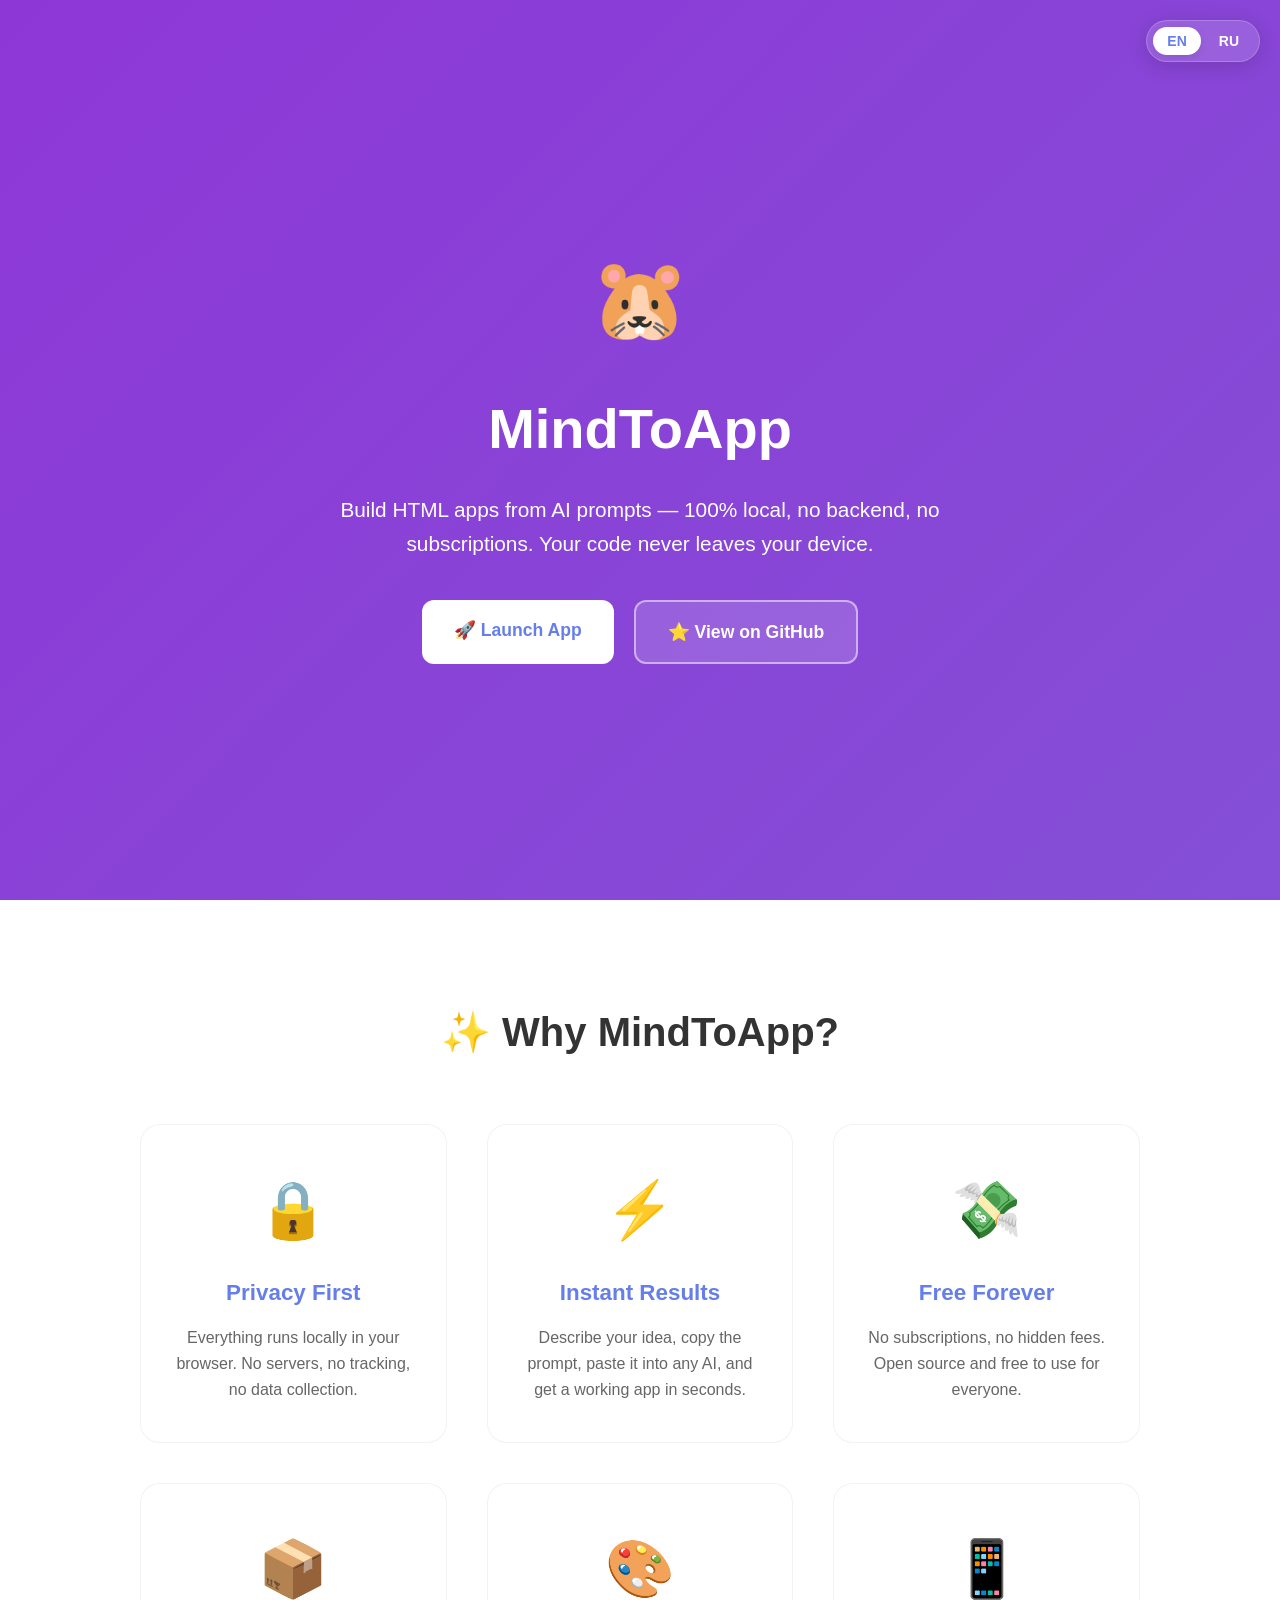
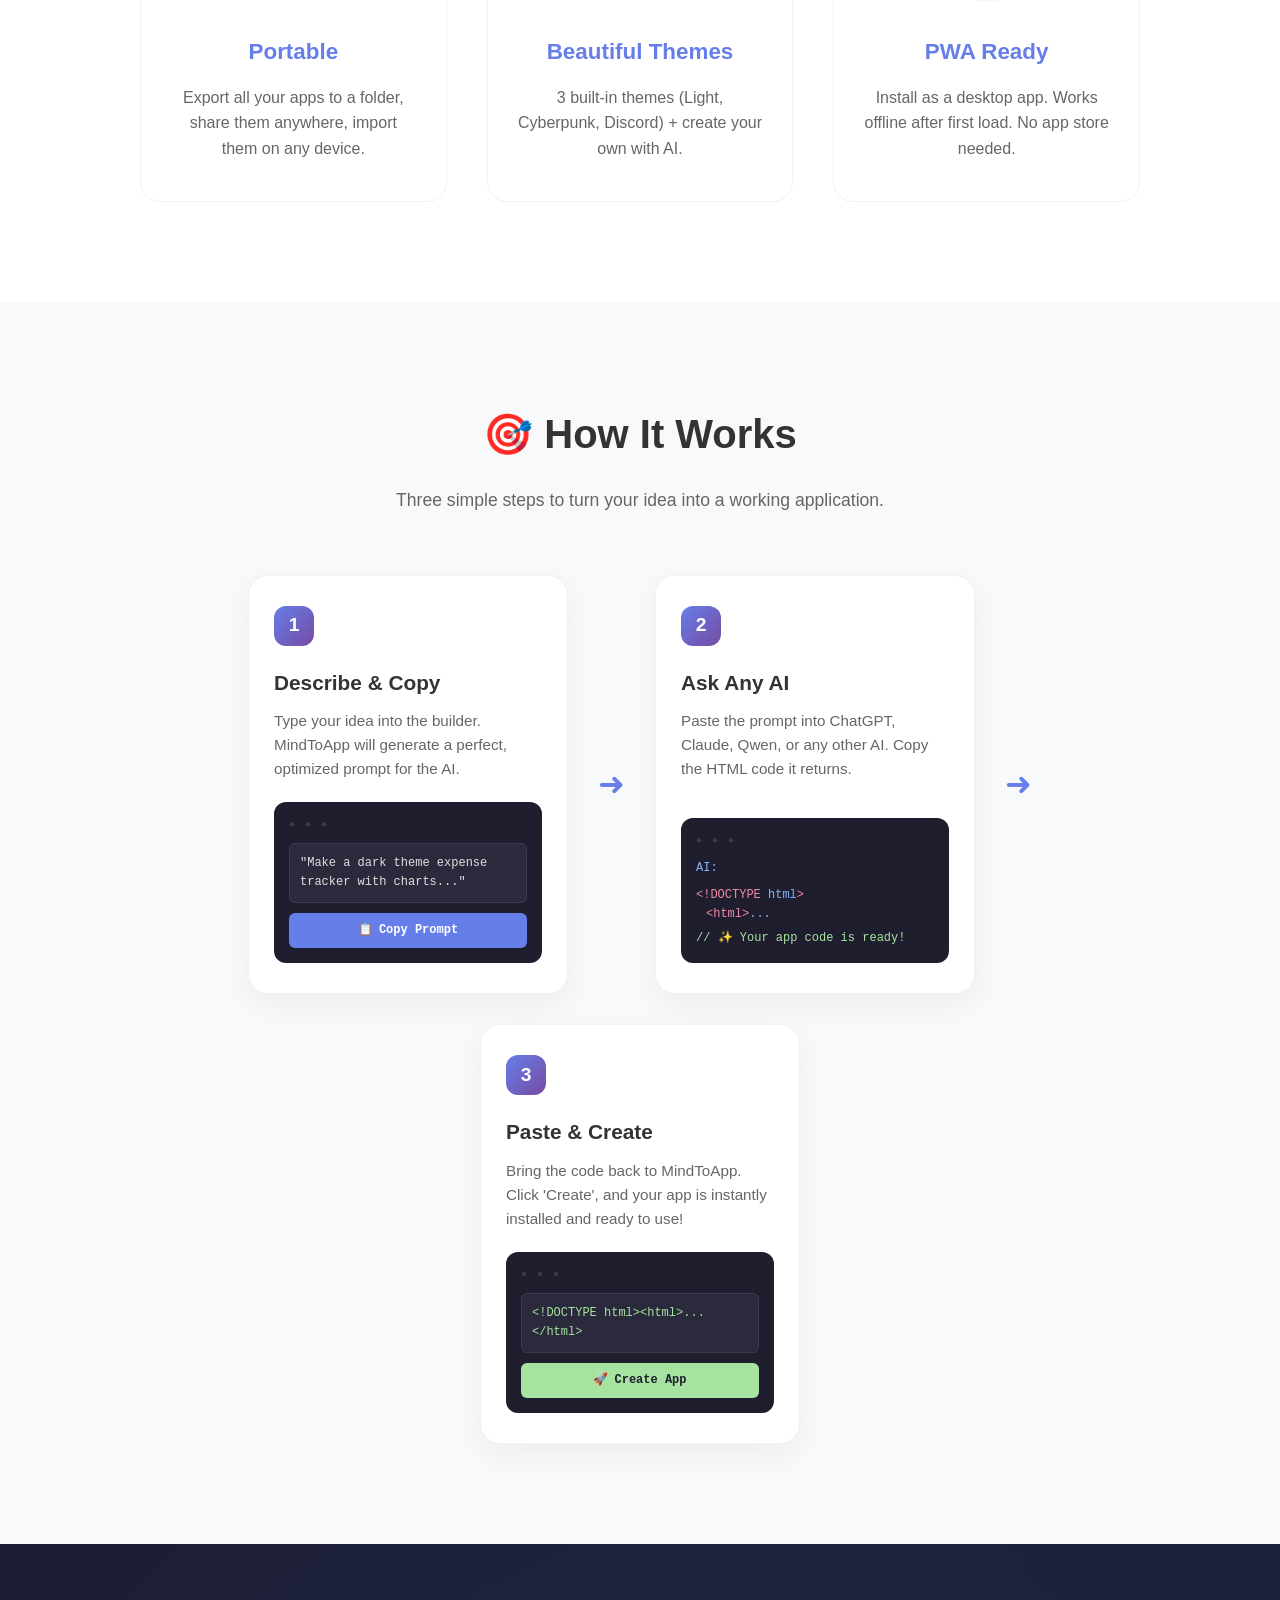
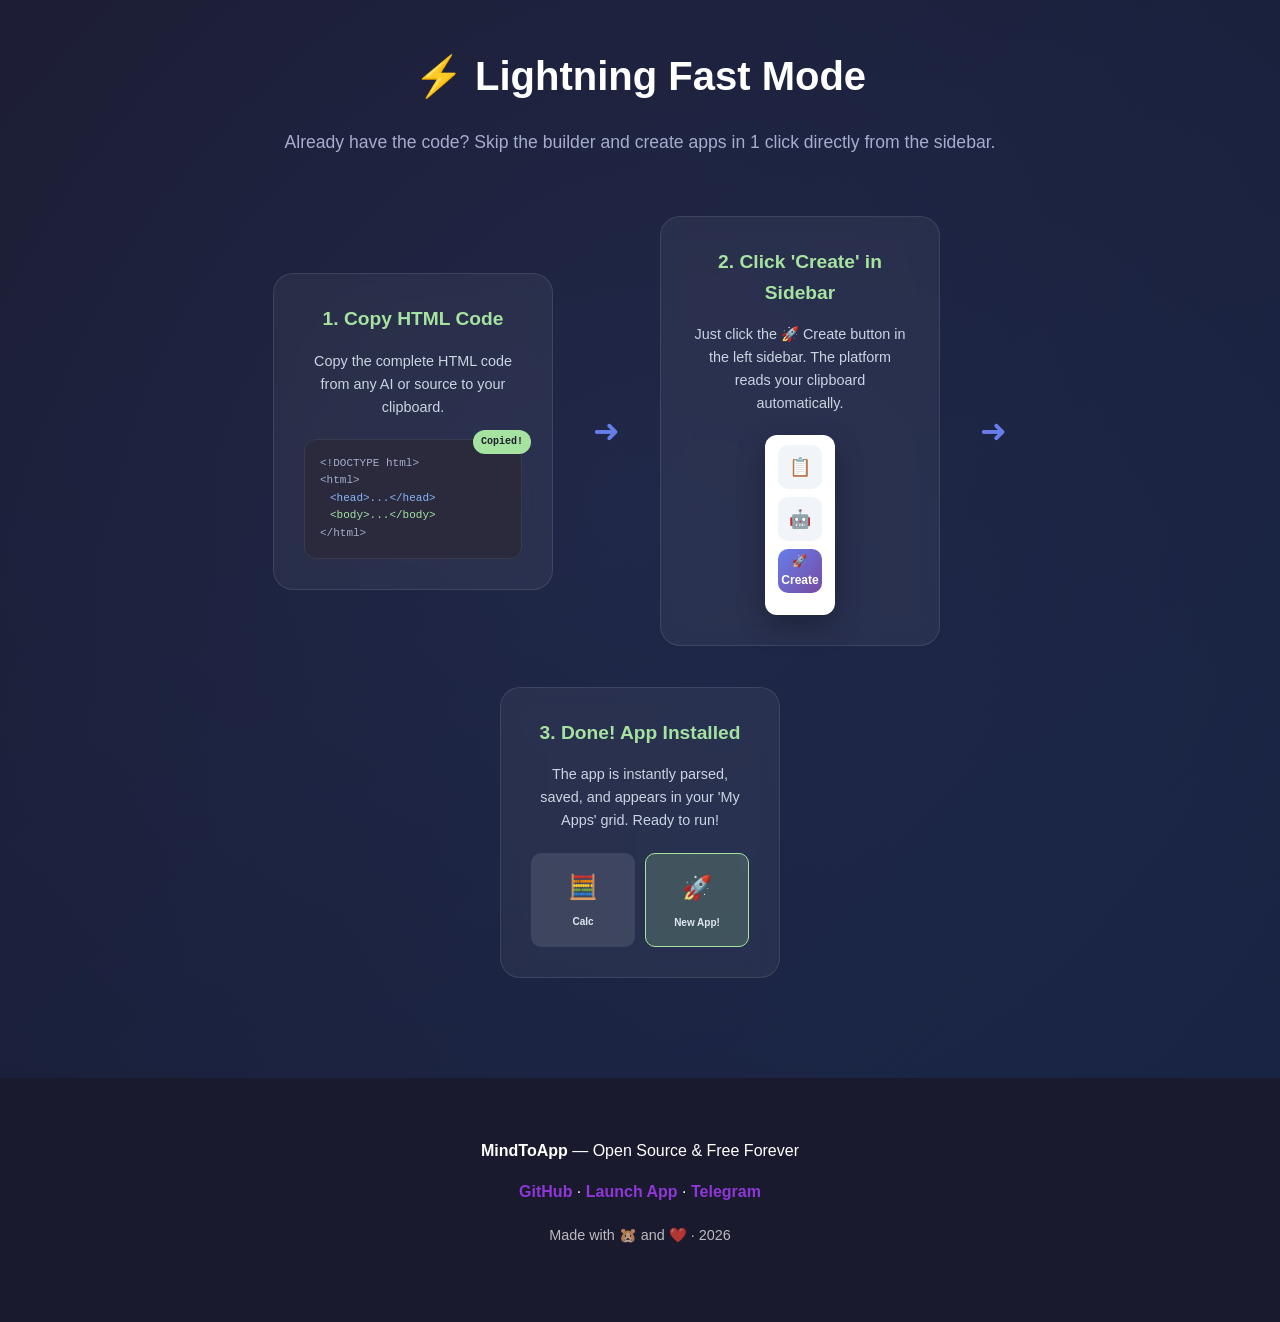
==== commit 0fb8e1e4: "landing" ====
--- a/index.html
+++ b/index.html
@@ -10,12 +10,20 @@
     
     body {
       font-family: -apple-system, BlinkMacSystemFont, 'Segoe UI', Roboto, sans-serif;
-      background: linear-gradient(135deg, #667eea 0%, #764ba2 100%);
+      background: linear-gradient(-45deg, #667eea, #764ba2, #6B8DD6, #8E37D7);
+      background-size: 400% 400%;
+      animation: gradientBG 15s ease infinite;
       color: #333;
       line-height: 1.6;
-    }
-    
-    /* Language Switcher */
+      overflow-x: hidden;
+    }
+
+    @keyframes gradientBG {
+      0% { background-position: 0% 50%; }
+      50% { background-position: 100% 50%; }
+      100% { background-position: 0% 50%; }
+    }
+    
     .lang-switcher {
       position: fixed;
       top: 20px;
@@ -30,6 +38,7 @@
       gap: 4px;
       box-shadow: 0 4px 20px rgba(0, 0, 0, 0.15);
       border: 1px solid rgba(255, 255, 255, 0.2);
+      animation: fadeInDown 0.8s ease-out;
     }
     
     .lang-btn {
@@ -41,25 +50,14 @@
       cursor: pointer;
       font-size: 14px;
       font-weight: 600;
-      transition: all 0.2s;
-    }
-    
-    .lang-btn:hover {
-      background: rgba(255, 255, 255, 0.15);
-    }
-    
-    .lang-btn.active {
-      background: white;
-      color: #667eea;
-    }
-    
-    .container {
-      max-width: 1200px;
-      margin: 0 auto;
-      padding: 0 20px;
-    }
-    
-    /* Hero Section */
+      transition: all 0.3s cubic-bezier(0.4, 0, 0.2, 1);
+    }
+    
+    .lang-btn:hover { background: rgba(255, 255, 255, 0.25); transform: scale(1.05); }
+    .lang-btn.active { background: white; color: #667eea; box-shadow: 0 2px 8px rgba(0,0,0,0.1); }
+    
+    .container { max-width: 1200px; margin: 0 auto; padding: 0 20px; }
+    
     .hero {
       min-height: 100vh;
       display: flex;
@@ -70,22 +68,31 @@
       padding: 40px 20px;
     }
     
+    .hero-content .emoji {
+      font-size: 5rem;
+      margin-bottom: 20px;
+      display: block;
+      animation: float 3s ease-in-out infinite, fadeIn 1s ease-out;
+    }
+
+    @keyframes float {
+      0%, 100% { transform: translateY(0); }
+      50% { transform: translateY(-15px); }
+    }
+    
     .hero-content h1 {
       font-size: 3.5rem;
       margin-bottom: 20px;
       font-weight: 800;
-    }
-    
-    .hero-content .emoji {
-      font-size: 5rem;
-      margin-bottom: 20px;
-      display: block;
+      opacity: 0;
+      animation: fadeInUp 0.8s ease-out 0.2s forwards;
     }
     
     .hero-content p {
       font-size: 1.3rem;
       margin-bottom: 40px;
-      opacity: 0.95;
+      opacity: 0;
+      animation: fadeInUp 0.8s ease-out 0.4s forwards;
       max-width: 700px;
       margin-left: auto;
       margin-right: auto;
@@ -96,6 +103,8 @@
       gap: 20px;
       justify-content: center;
       flex-wrap: wrap;
+      opacity: 0;
+      animation: fadeInUp 0.8s ease-out 0.6s forwards;
     }
     
     .btn {
@@ -104,42 +113,23 @@
       font-size: 1.1rem;
       font-weight: 600;
       text-decoration: none;
-      transition: all 0.3s;
+      transition: all 0.3s cubic-bezier(0.4, 0, 0.2, 1);
       display: inline-block;
     }
     
-    .btn-primary {
-      background: white;
-      color: #667eea;
-    }
-    
-    .btn-primary:hover {
-      transform: translateY(-2px);
-      box-shadow: 0 10px 30px rgba(0,0,0,0.2);
-    }
+    .btn-primary { background: white; color: #667eea; }
+    .btn-primary:hover { transform: translateY(-3px); box-shadow: 0 15px 35px rgba(0,0,0,0.2); }
     
     .btn-secondary {
-      background: rgba(255,255,255,0.2);
+      background: rgba(255,255,255,0.15);
       color: white;
-      border: 2px solid white;
-    }
-    
-    .btn-secondary:hover {
-      background: rgba(255,255,255,0.3);
-    }
-    
-    /* Features Section */
-    .features {
-      background: white;
-      padding: 80px 20px;
-    }
-    
-    .features h2 {
-      text-align: center;
-      font-size: 2.5rem;
-      margin-bottom: 60px;
-      color: #333;
-    }
+      border: 2px solid rgba(255,255,255,0.5);
+      backdrop-filter: blur(5px);
+    }
+    .btn-secondary:hover { background: rgba(255,255,255,0.25); border-color: white; transform: translateY(-3px); }
+    
+    .features { background: white; padding: 100px 20px; }
+    .features h2 { text-align: center; font-size: 2.5rem; margin-bottom: 60px; color: #333; }
     
     .features-grid {
       display: grid;
@@ -151,134 +141,239 @@
     
     .feature-card {
       text-align: center;
+      padding: 40px 30px;
+      border-radius: 20px;
+      background: #fff;
+      border: 1px solid rgba(0,0,0,0.05);
+      transition: all 0.4s cubic-bezier(0.4, 0, 0.2, 1);
+      opacity: 0;
+      transform: translateY(40px);
+    }
+    .feature-card.visible { opacity: 1; transform: translateY(0); }
+    .feature-card:hover { transform: translateY(-10px); box-shadow: 0 20px 40px rgba(102, 126, 234, 0.15); }
+    
+    .feature-icon { font-size: 3.5rem; margin-bottom: 20px; display: inline-block; transition: transform 0.3s ease; }
+    .feature-card:hover .feature-icon { transform: scale(1.15) rotate(5deg); }
+    .feature-card h3 { font-size: 1.4rem; margin-bottom: 15px; color: #667eea; }
+    .feature-card p { color: #666; font-size: 1rem; line-height: 1.6; }
+    
+    .workflow-section { background: #f8f9fa; padding: 100px 20px; }
+    .workflow-section h2 { text-align: center; font-size: 2.5rem; margin-bottom: 20px; color: #333; }
+    .workflow-subtitle { text-align: center; color: #666; font-size: 1.1rem; margin-bottom: 60px; max-width: 600px; margin: 0 auto 60px; }
+
+    .workflow-grid {
+      display: flex;
+      justify-content: center;
+      align-items: stretch;
+      gap: 30px;
+      max-width: 1100px;
+      margin: 0 auto;
+      flex-wrap: wrap;
+    }
+
+    .workflow-card {
+      background: white;
+      border-radius: 20px;
+      padding: 30px 25px;
+      width: 320px;
+      box-shadow: 0 10px 30px rgba(0,0,0,0.05);
+      border: 1px solid rgba(0,0,0,0.05);
+      transition: all 0.4s ease;
+      opacity: 0;
+      transform: translateY(30px);
+      display: flex;
+      flex-direction: column;
+    }
+    .workflow-card.visible { opacity: 1; transform: translateY(0); }
+    .workflow-card:hover { transform: translateY(-8px); box-shadow: 0 20px 40px rgba(102, 126, 234, 0.15); }
+
+    .workflow-step-num {
+      width: 40px; height: 40px;
+      background: linear-gradient(135deg, #667eea, #764ba2);
+      color: white; border-radius: 12px;
+      display: flex; align-items: center; justify-content: center;
+      font-weight: bold; font-size: 1.2rem; margin-bottom: 20px;
+    }
+    .workflow-card h3 { font-size: 1.3rem; margin-bottom: 10px; color: #333; }
+    .workflow-card p { color: #666; font-size: 0.95rem; margin-bottom: 20px; }
+
+    .mock-ui {
+      background: #1e1e2e; border-radius: 12px; padding: 15px;
+      margin-top: auto; font-family: 'Courier New', monospace;
+      font-size: 12px; color: #a6accd; position: relative; overflow: hidden;
+    }
+    .mock-ui::before {
+      content: '● ● ●'; color: #3b3b4f; font-size: 10px;
+      letter-spacing: 2px; display: block; margin-bottom: 10px;
+    }
+    .mock-textarea {
+      background: #2a2a3c; border: 1px solid #3b3b4f; border-radius: 6px;
+      padding: 10px; color: #e0e0e0; margin-bottom: 10px; min-height: 60px;
+    }
+    .mock-btn {
+      background: #667eea; color: white; border: none; padding: 8px 16px;
+      border-radius: 6px; font-size: 12px; font-weight: bold; width: 100%;
+      cursor: default; display: flex; align-items: center; justify-content: center; gap: 6px;
+    }
+    .mock-code { color: #a6e3a1; }
+    .mock-tag { color: #f38ba8; }
+    .mock-attr { color: #89b4fa; }
+    
+    .arrow-connector {
+      display: flex; align-items: center; justify-content: center;
+      font-size: 2rem; color: #667eea;
+      animation: pulseArrow 1.5s infinite; align-self: center;
+    }
+    @keyframes pulseArrow {
+      0%, 100% { opacity: 0.4; transform: translateX(0); }
+      50% { opacity: 1; transform: translateX(8px); }
+    }
+
+    /* ==========================================
+       НОВАЯ СЕКЦИЯ: БЫСТРОЕ СОЗДАНИЕ ЧЕРЕЗ САЙДБАР
+       ========================================== */
+    .fast-track-section {
+      background: linear-gradient(135deg, #1a1a2e 0%, #16213e 100%);
+      color: white;
+      padding: 100px 20px;
+      position: relative;
+      overflow: hidden;
+    }
+    .fast-track-section::before {
+      content: '';
+      position: absolute;
+      top: -50%; left: -50%;
+      width: 200%; height: 200%;
+      background: radial-gradient(circle, rgba(102, 126, 234, 0.1) 0%, transparent 70%);
+      animation: rotateBg 20s linear infinite;
+    }
+    @keyframes rotateBg { from { transform: rotate(0deg); } to { transform: rotate(360deg); } }
+
+    .fast-track-container {
+      position: relative;
+      z-index: 1;
+      max-width: 1000px;
+      margin: 0 auto;
+      text-align: center;
+    }
+    .fast-track-section h2 { font-size: 2.5rem; margin-bottom: 20px; }
+    .fast-track-section .subtitle { color: #a6accd; font-size: 1.1rem; margin-bottom: 60px; }
+
+    .fast-track-demo {
+      display: flex;
+      justify-content: center;
+      align-items: center;
+      gap: 40px;
+      flex-wrap: wrap;
+    }
+
+    .demo-step {
+      background: rgba(255, 255, 255, 0.05);
+      border: 1px solid rgba(255, 255, 255, 0.1);
+      border-radius: 20px;
       padding: 30px;
-    }
-    
-    .feature-icon {
-      font-size: 3rem;
-      margin-bottom: 20px;
-    }
-    
-    .feature-card h3 {
-      font-size: 1.5rem;
-      margin-bottom: 15px;
-      color: #667eea;
-    }
-    
-    .feature-card p {
-      color: #666;
-      font-size: 1rem;
-    }
-    
-    /* How It Works */
-    .how-it-works {
-      background: #f8f9fa;
-      padding: 80px 20px;
-    }
-    
-    .how-it-works h2 {
-      text-align: center;
-      font-size: 2.5rem;
-      margin-bottom: 60px;
-      color: #333;
-    }
-    
-    .steps {
-      max-width: 800px;
-      margin: 0 auto;
-    }
-    
-    .step {
-      display: flex;
-      align-items: flex-start;
-      gap: 30px;
-      margin-bottom: 40px;
-      background: white;
-      padding: 30px;
-      border-radius: 16px;
-      box-shadow: 0 4px 20px rgba(0,0,0,0.05);
-    }
-    
-    .step-number {
-      width: 50px;
-      height: 50px;
-      background: linear-gradient(135deg, #667eea 0%, #764ba2 100%);
-      color: white;
-      border-radius: 50%;
-      display: flex;
-      align-items: center;
-      justify-content: center;
-      font-size: 1.5rem;
-      font-weight: bold;
-      flex-shrink: 0;
-    }
-    
-    .step-content h3 {
-      font-size: 1.3rem;
-      margin-bottom: 10px;
-      color: #333;
-    }
-    
-    .step-content p {
-      color: #666;
-    }
-    
-    /* Footer */
-    footer {
-      background: #1a1a2e;
-      color: white;
-      text-align: center;
-      padding: 40px 20px;
-    }
-    
-    footer p {
-      margin-bottom: 10px;
-    }
-    
-    footer a {
-      color: #667eea;
-      text-decoration: none;
-    }
-    
-    footer a:hover {
-      text-decoration: underline;
-    }
-    
-    /* Responsive */
+      width: 280px;
+      backdrop-filter: blur(10px);
+      opacity: 0;
+      transform: translateY(30px);
+      transition: all 0.5s ease;
+    }
+    .demo-step.visible { opacity: 1; transform: translateY(0); }
+    .demo-step h3 { font-size: 1.2rem; margin-bottom: 15px; color: #a6e3a1; }
+    .demo-step p { font-size: 0.9rem; color: #cbd5e1; margin-bottom: 20px; }
+
+    /* Мокап буфера обмена */
+    .clipboard-mock {
+      background: #2a2a3c; border-radius: 12px; padding: 15px;
+      text-align: left; font-family: monospace; font-size: 11px; color: #a6accd;
+      border: 1px solid #3b3b4f; position: relative;
+    }
+    .clipboard-mock .copy-badge {
+      position: absolute; top: -10px; right: -10px;
+      background: #a6e3a1; color: #1e1e2e; font-size: 10px; font-weight: bold;
+      padding: 4px 8px; border-radius: 20px;
+      animation: popIn 0.5s cubic-bezier(0.175, 0.885, 0.32, 1.275) infinite alternate;
+    }
+    @keyframes popIn { from { transform: scale(1); } to { transform: scale(1.1); } }
+
+    /* Мокап сайдбара */
+    .sidebar-mock {
+      width: 70px; height: 180px; background: #ffffff; border-radius: 12px;
+      margin: 0 auto; display: flex; flex-direction: column; align-items: center;
+      padding: 10px 0; gap: 8px; box-shadow: 0 10px 30px rgba(0,0,0,0.3);
+    }
+    .sidebar-mock-btn {
+      width: 44px; height: 44px; border-radius: 10px; background: #f1f5f9;
+      display: flex; align-items: center; justify-content: center; font-size: 18px;
+    }
+    .sidebar-mock-btn.create {
+      background: linear-gradient(135deg, #667eea, #764ba2);
+      color: white; font-size: 12px; font-weight: bold; flex-direction: column;
+      animation: glowPulse 2s infinite;
+    }
+    @keyframes glowPulse {
+      0%, 100% { box-shadow: 0 0 0 0 rgba(102, 126, 234, 0.4); }
+      50% { box-shadow: 0 0 0 10px rgba(102, 126, 234, 0); }
+    }
+
+    /* Мокап сетки приложений */
+    .app-grid-mock {
+      display: grid; grid-template-columns: 1fr 1fr; gap: 10px;
+    }
+    .app-card-mock {
+      background: rgba(255,255,255,0.1); border-radius: 10px; padding: 15px 10px;
+      display: flex; flex-direction: column; align-items: center; gap: 8px;
+    }
+    .app-card-mock.new {
+      background: rgba(166, 227, 161, 0.2); border: 1px solid #a6e3a1;
+      animation: popIn 0.6s cubic-bezier(0.175, 0.885, 0.32, 1.275);
+    }
+    .app-icon-mock { font-size: 24px; }
+    .app-name-mock { font-size: 10px; color: #e2e8f0; font-weight: 600; }
+
+    .demo-arrow {
+      font-size: 2rem; color: #667eea;
+      animation: pulseArrow 1.5s infinite;
+    }
+    @media (max-width: 900px) {
+      .demo-arrow { transform: rotate(90deg); margin: 10px 0; animation: pulseArrowDown 1.5s infinite; }
+      @keyframes pulseArrowDown {
+        0%, 100% { opacity: 0.4; transform: rotate(90deg) translateX(0); }
+        50% { opacity: 1; transform: rotate(90deg) translateX(8px); }
+      }
+      .fast-track-demo { flex-direction: column; }
+    }
+
+    footer { background: #1a1a2e; color: white; text-align: center; padding: 60px 20px; }
+    footer p { margin-bottom: 15px; }
+    footer a { color: #8E37D7; text-decoration: none; font-weight: 600; transition: color 0.3s ease; }
+    footer a:hover { color: #a855f7; text-decoration: underline; }
+    
+    @keyframes fadeIn { from { opacity: 0; } to { opacity: 1; } }
+    @keyframes fadeInDown { from { opacity: 0; transform: translateY(-20px); } to { opacity: 1; transform: translateY(0); } }
+    @keyframes fadeInUp { from { opacity: 0; transform: translateY(30px); } to { opacity: 1; transform: translateY(0); } }
+    
     @media (max-width: 768px) {
-      .hero-content h1 {
-        font-size: 2.5rem;
+      .workflow-grid { flex-direction: column; align-items: center; }
+      .arrow-connector { transform: rotate(90deg); margin: 10px 0; animation: pulseArrowDown 1.5s infinite; }
+      @keyframes pulseArrowDown {
+        0%, 100% { opacity: 0.4; transform: rotate(90deg) translateX(0); }
+        50% { opacity: 1; transform: rotate(90deg) translateX(8px); }
       }
-      
-      .hero-content p {
-        font-size: 1.1rem;
-      }
-      
-      .step {
-        flex-direction: column;
-        gap: 15px;
-      }
-      
-      .lang-switcher {
-        top: 10px;
-        right: 10px;
-      }
-      
-      .lang-btn {
-        padding: 5px 10px;
-        font-size: 13px;
-      }
+      .hero-content h1 { font-size: 2.5rem; }
+      .hero-content p { font-size: 1.1rem; }
+      .lang-switcher { top: 10px; right: 10px; }
     }
   </style>
-</head>
+
+    <script type="application/json" id="manifest">{"id":"rjkasf1eMjvAb3BT4Dtl","name":"m55FzaI5UX","icon":"📱","description":"no description"}</script>
+  </head>
 <body>
-  <!-- Language Switcher -->
   <div class="lang-switcher">
     <button class="lang-btn" data-lang="en">EN</button>
     <button class="lang-btn" data-lang="ru">RU</button>
   </div>
 
-  <!-- Hero Section -->
   <section class="hero">
     <div class="hero-content">
       <span class="emoji">🐹</span>
@@ -291,42 +386,36 @@
     </div>
   </section>
 
-  <!-- Features Section -->
   <section class="features">
     <div class="container">
       <h2 data-i18n="featuresTitle">✨ Why MindToApp?</h2>
       <div class="features-grid">
-        <div class="feature-card">
+        <div class="feature-card reveal">
           <div class="feature-icon">🔒</div>
           <h3 data-i18n="f1Title">Privacy First</h3>
           <p data-i18n="f1Desc">Everything runs locally in your browser. No servers, no tracking, no data collection.</p>
         </div>
-        
-        <div class="feature-card">
+        <div class="feature-card reveal">
           <div class="feature-icon">⚡</div>
           <h3 data-i18n="f2Title">Instant Results</h3>
           <p data-i18n="f2Desc">Describe your idea, copy the prompt, paste it into any AI, and get a working app in seconds.</p>
         </div>
-        
-        <div class="feature-card">
+        <div class="feature-card reveal">
           <div class="feature-icon">💸</div>
           <h3 data-i18n="f3Title">Free Forever</h3>
           <p data-i18n="f3Desc">No subscriptions, no hidden fees. Open source and free to use for everyone.</p>
         </div>
-        
-        <div class="feature-card">
+        <div class="feature-card reveal">
           <div class="feature-icon">📦</div>
           <h3 data-i18n="f4Title">Portable</h3>
           <p data-i18n="f4Desc">Export all your apps to a folder, share them anywhere, import them on any device.</p>
         </div>
-        
-        <div class="feature-card">
+        <div class="feature-card reveal">
           <div class="feature-icon">🎨</div>
           <h3 data-i18n="f5Title">Beautiful Themes</h3>
           <p data-i18n="f5Desc">3 built-in themes (Light, Cyberpunk, Discord) + create your own with AI.</p>
         </div>
-        
-        <div class="feature-card">
+        <div class="feature-card reveal">
           <div class="feature-icon">📱</div>
           <h3 data-i18n="f6Title">PWA Ready</h3>
           <p data-i18n="f6Desc">Install as a desktop app. Works offline after first load. No app store needed.</p>
@@ -335,47 +424,106 @@
     </div>
   </section>
 
-  <!-- How It Works -->
-  <section class="how-it-works">
+  <section class="workflow-section">
     <div class="container">
-      <h2 data-i18n="howTitle">🎯 How It Works</h2>
-      <div class="steps">
-        <div class="step">
-          <div class="step-number">1</div>
-          <div class="step-content">
-            <h3 data-i18n="s1Title">Describe Your Idea</h3>
-            <p data-i18n="s1Desc">Tell the AI what you want to build. Be as detailed as possible — the more context, the better the result.</p>
+      <h2 data-i18n="workflowTitle">🎯 How It Works</h2>
+      <p class="workflow-subtitle" data-i18n="workflowSubtitle">Three simple steps to turn your idea into a working application.</p>
+      
+      <div class="workflow-grid">
+        <div class="workflow-card reveal">
+          <div class="workflow-step-num">1</div>
+          <h3 data-i18n="w1Title">Describe & Copy</h3>
+          <p data-i18n="w1Desc">Type your idea into the builder. MindToApp will generate a perfect, optimized prompt for the AI.</p>
+          <div class="mock-ui">
+            <div class="mock-textarea" data-i18n="mockIdea">"Make a dark theme expense tracker with charts..."</div>
+            <div class="mock-btn">📋 <span data-i18n="mockCopyBtn">Copy Prompt</span></div>
           </div>
         </div>
-        
-        <div class="step">
-          <div class="step-number">2</div>
-          <div class="step-content">
-            <h3 data-i18n="s2Title">Copy the Prompt</h3>
-            <p data-i18n="s2Desc">MindToApp generates an optimized prompt for you. Copy it with one click.</p>
+
+        <div class="arrow-connector">➜</div>
+
+        <div class="workflow-card reveal">
+          <div class="workflow-step-num">2</div>
+          <h3 data-i18n="w2Title">Ask Any AI</h3>
+          <p data-i18n="w2Desc">Paste the prompt into ChatGPT, Claude, Qwen, or any other AI. Copy the HTML code it returns.</p>
+          <div class="mock-ui">
+            <div style="margin-bottom: 8px; color: #89b4fa;">AI:</div>
+            <div><span class="mock-tag">&lt;!DOCTYPE</span> <span class="mock-attr">html</span><span class="mock-tag">&gt;</span></div>
+            <div style="padding-left: 10px;"><span class="mock-tag">&lt;html&gt;</span>...</div>
+            <div class="mock-code" style="margin-top: 5px;">// ✨ Your app code is ready!</div>
           </div>
         </div>
-        
-        <div class="step">
-          <div class="step-number">3</div>
-          <div class="step-content">
-            <h3 data-i18n="s3Title">Paste into Any AI</h3>
-            <p data-i18n="s3Desc">Use ChatGPT, Claude, Qwen, or any other AI. Paste the prompt and wait for the response.</p>
-          </div>
-        </div>
-        
-        <div class="step">
-          <div class="step-number">4</div>
-          <div class="step-content">
-            <h3 data-i18n="s4Title">Get Your App</h3>
-            <p data-i18n="s4Desc">Copy the HTML code from the AI response, paste it back into MindToApp, and your app is ready!</p>
+
+        <div class="arrow-connector">➜</div>
+
+        <div class="workflow-card reveal">
+          <div class="workflow-step-num">3</div>
+          <h3 data-i18n="w3Title">Paste & Create</h3>
+          <p data-i18n="w3Desc">Bring the code back to MindToApp. Click "Create", and your app is instantly installed and ready to use!</p>
+          <div class="mock-ui">
+            <div class="mock-textarea" style="color: #a6e3a1;">&lt;!DOCTYPE html&gt;&lt;html&gt;...&lt;/html&gt;</div>
+            <div class="mock-btn" style="background: #a6e3a1; color: #1e1e2e;">🚀 <span data-i18n="mockCreateBtn">Create App</span></div>
           </div>
         </div>
       </div>
     </div>
   </section>
 
-  <!-- Footer -->
+  <!-- НОВАЯ СЕКЦИЯ: БЫСТРОЕ СОЗДАНИЕ ЧЕРЕЗ БОКОВОЕ МЕНЮ -->
+  <section class="fast-track-section">
+    <div class="fast-track-container">
+      <h2 data-i18n="fastTrackTitle">⚡ Lightning Fast Mode</h2>
+      <p class="subtitle" data-i18n="fastTrackSubtitle">Already have the code? Skip the builder and create apps in 1 click directly from the sidebar.</p>
+      
+      <div class="fast-track-demo">
+        <!-- Шаг 1: Буфер -->
+        <div class="demo-step reveal">
+          <h3 data-i18n="ftStep1Title">1. Copy HTML Code</h3>
+          <p data-i18n="ftStep1Desc">Copy the complete HTML code from any AI or source to your clipboard.</p>
+          <div class="clipboard-mock">
+            <div class="copy-badge" data-i18n="ftCopied">Copied!</div>
+            <div>&lt;!DOCTYPE html&gt;</div>
+            <div>&lt;html&gt;</div>
+            <div style="padding-left: 10px; color: #89b4fa;">&lt;head&gt;...&lt;/head&gt;</div>
+            <div style="padding-left: 10px; color: #a6e3a1;">&lt;body&gt;...&lt;/body&gt;</div>
+            <div>&lt;/html&gt;</div>
+          </div>
+        </div>
+
+        <div class="demo-arrow">➜</div>
+
+        <!-- Шаг 2: Сайдбар -->
+        <div class="demo-step reveal">
+          <h3 data-i18n="ftStep2Title">2. Click "Create" in Sidebar</h3>
+          <p data-i18n="ftStep2Desc">Just click the 🚀 Create button in the left sidebar. The platform reads your clipboard automatically.</p>
+          <div class="sidebar-mock">
+            <div class="sidebar-mock-btn">📋</div>
+            <div class="sidebar-mock-btn">🤖</div>
+            <div class="sidebar-mock-btn create">🚀<br>Create</div>
+          </div>
+        </div>
+
+        <div class="demo-arrow">➜</div>
+
+        <!-- Шаг 3: Результат -->
+        <div class="demo-step reveal">
+          <h3 data-i18n="ftStep3Title">3. Done! App Installed</h3>
+          <p data-i18n="ftStep3Desc">The app is instantly parsed, saved, and appears in your "My Apps" grid. Ready to run!</p>
+          <div class="app-grid-mock">
+            <div class="app-card-mock">
+              <div class="app-icon-mock">🧮</div>
+              <div class="app-name-mock">Calc</div>
+            </div>
+            <div class="app-card-mock new">
+              <div class="app-icon-mock">🚀</div>
+              <div class="app-name-mock" data-i18n="ftNewApp">New App!</div>
+            </div>
+          </div>
+        </div>
+      </div>
+    </div>
+  </section>
+
   <footer>
     <div class="container">
       <p><strong data-i18n="footerTitle">MindToApp</strong> — <span data-i18n="footerDesc">Open Source & Free Forever</span></p>
@@ -391,7 +539,6 @@
   </footer>
 
   <script>
-    // Переводы
     const translations = {
       en: {
         title: "MindToApp",
@@ -399,32 +546,35 @@
         launch: "🚀 Launch App",
         github: "⭐ View on GitHub",
         featuresTitle: "✨ Why MindToApp?",
-        f1Title: "Privacy First",
-        f1Desc: "Everything runs locally in your browser. No servers, no tracking, no data collection.",
-        f2Title: "Instant Results",
-        f2Desc: "Describe your idea, copy the prompt, paste it into any AI, and get a working app in seconds.",
-        f3Title: "Free Forever",
-        f3Desc: "No subscriptions, no hidden fees. Open source and free to use for everyone.",
-        f4Title: "Portable",
-        f4Desc: "Export all your apps to a folder, share them anywhere, import them on any device.",
-        f5Title: "Beautiful Themes",
-        f5Desc: "3 built-in themes (Light, Cyberpunk, Discord) + create your own with AI.",
-        f6Title: "PWA Ready",
-        f6Desc: "Install as a desktop app. Works offline after first load. No app store needed.",
-        howTitle: "🎯 How It Works",
-        s1Title: "Describe Your Idea",
-        s1Desc: "Tell the AI what you want to build. Be as detailed as possible — the more context, the better the result.",
-        s2Title: "Copy the Prompt",
-        s2Desc: "MindToApp generates an optimized prompt for you. Copy it with one click.",
-        s3Title: "Paste into Any AI",
-        s3Desc: "Use ChatGPT, Claude, Qwen, or any other AI. Paste the prompt and wait for the response.",
-        s4Title: "Get Your App",
-        s4Desc: "Copy the HTML code from the AI response, paste it back into MindToApp, and your app is ready!",
-        footerTitle: "MindToApp",
-        footerDesc: "Open Source & Free Forever",
-        footerGithub: "GitHub",
-        footerLaunch: "Launch App",
-        footerTelegram: "Telegram",
+        f1Title: "Privacy First", f1Desc: "Everything runs locally in your browser. No servers, no tracking, no data collection.",
+        f2Title: "Instant Results", f2Desc: "Describe your idea, copy the prompt, paste it into any AI, and get a working app in seconds.",
+        f3Title: "Free Forever", f3Desc: "No subscriptions, no hidden fees. Open source and free to use for everyone.",
+        f4Title: "Portable", f4Desc: "Export all your apps to a folder, share them anywhere, import them on any device.",
+        f5Title: "Beautiful Themes", f5Desc: "3 built-in themes (Light, Cyberpunk, Discord) + create your own with AI.",
+        f6Title: "PWA Ready", f6Desc: "Install as a desktop app. Works offline after first load. No app store needed.",
+        workflowTitle: "🎯 How It Works",
+        workflowSubtitle: "Three simple steps to turn your idea into a working application.",
+        w1Title: "Describe & Copy",
+        w1Desc: "Type your idea into the builder. MindToApp will generate a perfect, optimized prompt for the AI.",
+        mockIdea: '"Make a dark theme expense tracker with charts..."',
+        mockCopyBtn: "Copy Prompt",
+        w2Title: "Ask Any AI",
+        w2Desc: "Paste the prompt into ChatGPT, Claude, Qwen, or any other AI. Copy the HTML code it returns.",
+        w3Title: "Paste & Create",
+        w3Desc: "Bring the code back to MindToApp. Click 'Create', and your app is instantly installed and ready to use!",
+        mockCreateBtn: "Create App",
+        fastTrackTitle: "⚡ Lightning Fast Mode",
+        fastTrackSubtitle: "Already have the code? Skip the builder and create apps in 1 click directly from the sidebar.",
+        ftStep1Title: "1. Copy HTML Code",
+        ftStep1Desc: "Copy the complete HTML code from any AI or source to your clipboard.",
+        ftCopied: "Copied!",
+        ftStep2Title: "2. Click 'Create' in Sidebar",
+        ftStep2Desc: "Just click the 🚀 Create button in the left sidebar. The platform reads your clipboard automatically.",
+        ftStep3Title: "3. Done! App Installed",
+        ftStep3Desc: "The app is instantly parsed, saved, and appears in your 'My Apps' grid. Ready to run!",
+        ftNewApp: "New App!",
+        footerTitle: "MindToApp", footerDesc: "Open Source & Free Forever",
+        footerGithub: "GitHub", footerLaunch: "Launch App", footerTelegram: "Telegram",
         footerMade: "Made with 🐹 and ❤️ · 2026"
       },
       ru: {
@@ -433,81 +583,74 @@
         launch: "🚀 Запустить",
         github: "⭐ GitHub",
         featuresTitle: "✨ Почему MindToApp?",
-        f1Title: "Приватность прежде всего",
-        f1Desc: "Всё работает локально в вашем браузере. Никаких серверов, трекинга и сбора данных.",
-        f2Title: "Мгновенный результат",
-        f2Desc: "Опишите идею, скопируйте промпт, вставьте в любой AI — получите работающее приложение за секунды.",
-        f3Title: "Бесплатно навсегда",
-        f3Desc: "Никаких подписок и скрытых платежей. Открытый исходный код, свободное использование.",
-        f4Title: "Портативность",
-        f4Desc: "Экспортируйте все приложения в папку, делитесь ими где угодно, импортируйте на любом устройстве.",
-        f5Title: "Красивые темы",
-        f5Desc: "3 встроенные темы (Light, Cyberpunk, Discord) + создание своих через AI.",
-        f6Title: "Готово к PWA",
-        f6Desc: "Устанавливается как десктопное приложение. Работает офлайн после первой загрузки.",
-        howTitle: "🎯 Как это работает",
-        s1Title: "Опишите идею",
-        s1Desc: "Расскажите AI, что хотите создать. Чем больше деталей — тем лучше результат.",
-        s2Title: "Скопируйте промпт",
-        s2Desc: "MindToApp сгенерирует оптимизированный промпт. Скопируйте его одним кликом.",
-        s3Title: "Вставьте в любой AI",
-        s3Desc: "Используйте ChatGPT, Claude, Qwen или любой другой AI. Вставьте промпт и дождитесь ответа.",
-        s4Title: "Получите приложение",
-        s4Desc: "Скопируйте HTML-код из ответа AI, вставьте обратно в MindToApp — и ваше приложение готово!",
-        footerTitle: "MindToApp",
-        footerDesc: "Открытый исходный код, бесплатно навсегда",
-        footerGithub: "GitHub",
-        footerLaunch: "Запустить",
-        footerTelegram: "Telegram",
+        f1Title: "Приватность прежде всего", f1Desc: "Всё работает локально в вашем браузере. Никаких серверов, трекинга и сбора данных.",
+        f2Title: "Мгновенный результат", f2Desc: "Опишите идею, скопируйте промпт, вставьте в любой AI — получите работающее приложение за секунды.",
+        f3Title: "Бесплатно навсегда", f3Desc: "Никаких подписок и скрытых платежей. Открытый исходный код, свободное использование.",
+        f4Title: "Портативность", f4Desc: "Экспортируйте все приложения в папку, делитесь ими где угодно, импортируйте на любом устройстве.",
+        f5Title: "Красивые темы", f5Desc: "3 встроенные темы (Light, Cyberpunk, Discord) + создание своих через AI.",
+        f6Title: "Готово к PWA", f6Desc: "Устанавливается как десктопное приложение. Работает офлайн после первой загрузки.",
+        workflowTitle: "🎯 Как это работает",
+        workflowSubtitle: "Три простых шага, чтобы превратить вашу идею в работающее приложение.",
+        w1Title: "Опишите и скопируйте",
+        w1Desc: "Введите идею в конструктор. MindToApp сгенерирует идеальный, оптимизированный промпт для нейросети.",
+        mockIdea: '"Сделай трекер расходов с графиками в тёмной теме..."',
+        mockCopyBtn: "Копировать промпт",
+        w2Title: "Спросите любой AI",
+        w2Desc: "Вставьте промпт в ChatGPT, Claude, Qwen или другой AI. Скопируйте возвращённый HTML-код.",
+        w3Title: "Вставьте и создайте",
+        w3Desc: "Верните код в MindToApp. Нажмите 'Создать', и ваше приложение мгновенно установлено и готово к работе!",
+        mockCreateBtn: "Создать приложение",
+        fastTrackTitle: "⚡ Молниеносный режим",
+        fastTrackSubtitle: "Код уже есть? Пропустите конструктор и создавайте приложения в 1 клик прямо из бокового меню.",
+        ftStep1Title: "1. Скопируйте HTML-код",
+        ftStep1Desc: "Скопируйте полный HTML-код из любой нейросети или источника в буфер обмена.",
+        ftCopied: "Скопировано!",
+        ftStep2Title: "2. Нажмите 'Create' в меню",
+        ftStep2Desc: "Просто нажмите кнопку 🚀 Create в левом сайдбаре. Платформа автоматически прочитает ваш буфер.",
+        ftStep3Title: "3. Готово! Приложение установлено",
+        ftStep3Desc: "Код мгновенно обрабатывается, сохраняется и появляется в сетке 'Мои приложения'. Можно запускать!",
+        ftNewApp: "Новое!",
+        footerTitle: "MindToApp", footerDesc: "Открытый исходный код, бесплатно навсегда",
+        footerGithub: "GitHub", footerLaunch: "Запустить", footerTelegram: "Telegram",
         footerMade: "Сделано с 🐹 и ❤️ · 2026"
       }
     };
 
-    // Применение языка
     function applyLanguage(lang) {
       const dict = translations[lang] || translations.en;
       document.querySelectorAll('[data-i18n]').forEach(el => {
         const key = el.getAttribute('data-i18n');
-        if (dict[key]) {
-          el.textContent = dict[key];
-        }
+        if (dict[key]) el.textContent = dict[key];
       });
-      
-      // Обновляем активную кнопку
       document.querySelectorAll('.lang-btn').forEach(btn => {
         btn.classList.toggle('active', btn.getAttribute('data-lang') === lang);
       });
-      
-      // Меняем lang у html
       document.documentElement.lang = lang;
-      
-      // Сохраняем выбор
       localStorage.setItem('landingLang', lang);
     }
 
-    // Обработчики кнопок
     document.querySelectorAll('.lang-btn').forEach(btn => {
-      btn.addEventListener('click', () => {
-        applyLanguage(btn.getAttribute('data-lang'));
-      });
+      btn.addEventListener('click', () => applyLanguage(btn.getAttribute('data-lang')));
     });
 
-    // Определяем язык при загрузке
     (function initLanguage() {
-      // Приоритет: сохранённый выбор → язык браузера → английский
       const saved = localStorage.getItem('landingLang');
-      if (saved && translations[saved]) {
-        applyLanguage(saved);
-        return;
-      }
-      
-      const browserLang = (navigator.language || 'en').toLowerCase();
-      if (browserLang.startsWith('ru')) {
-        applyLanguage('ru');
-      } else {
-        applyLanguage('en');
-      }
+      if (saved && translations[saved]) { applyLanguage(saved); return; }
+      applyLanguage((navigator.language || 'en').toLowerCase().startsWith('ru') ? 'ru' : 'en');
     })();
+
+    document.addEventListener('DOMContentLoaded', () => {
+      const observer = new IntersectionObserver((entries) => {
+        entries.forEach((entry, index) => {
+          if (entry.isIntersecting) {
+            setTimeout(() => entry.target.classList.add('visible'), index * 150);
+            observer.unobserve(entry.target);
+          }
+        });
+      }, { threshold: 0.15 });
+
+      document.querySelectorAll('.reveal').forEach(el => observer.observe(el));
+    });
   </script>
 </body>
 </html>
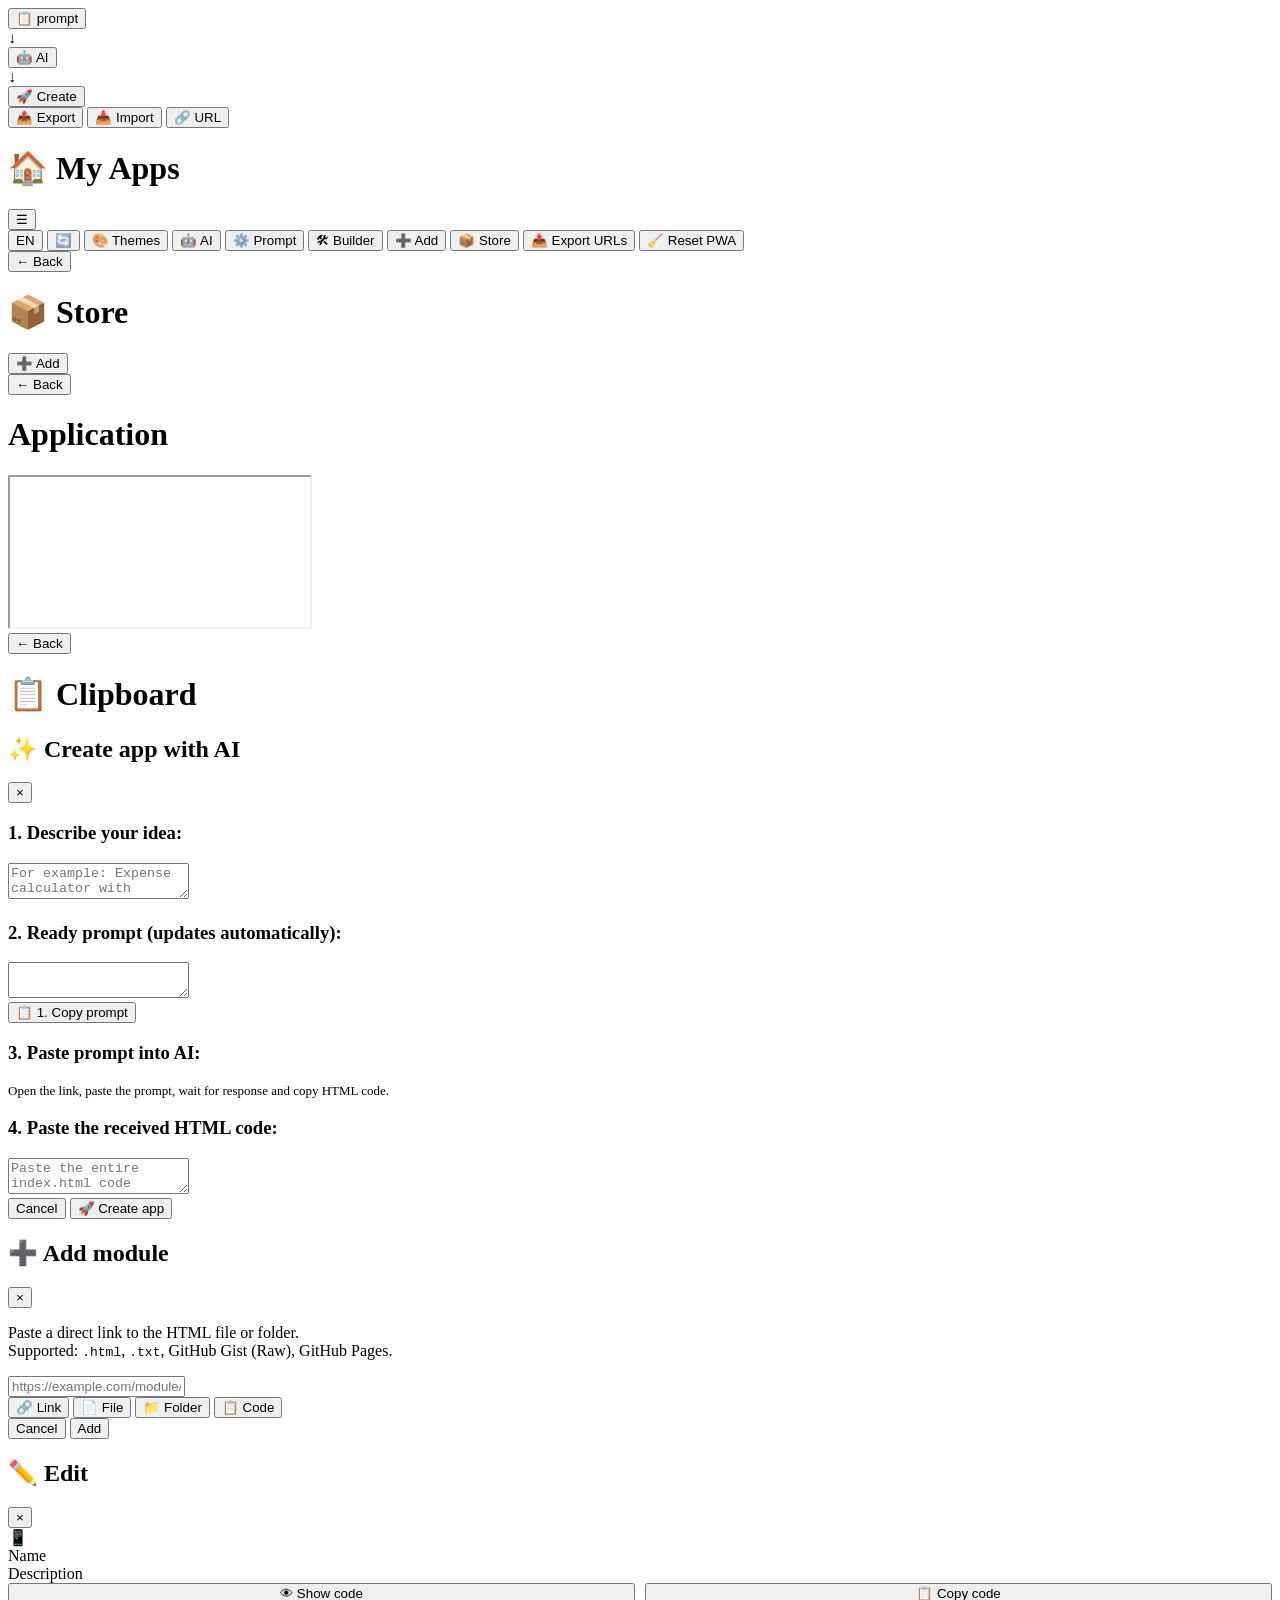
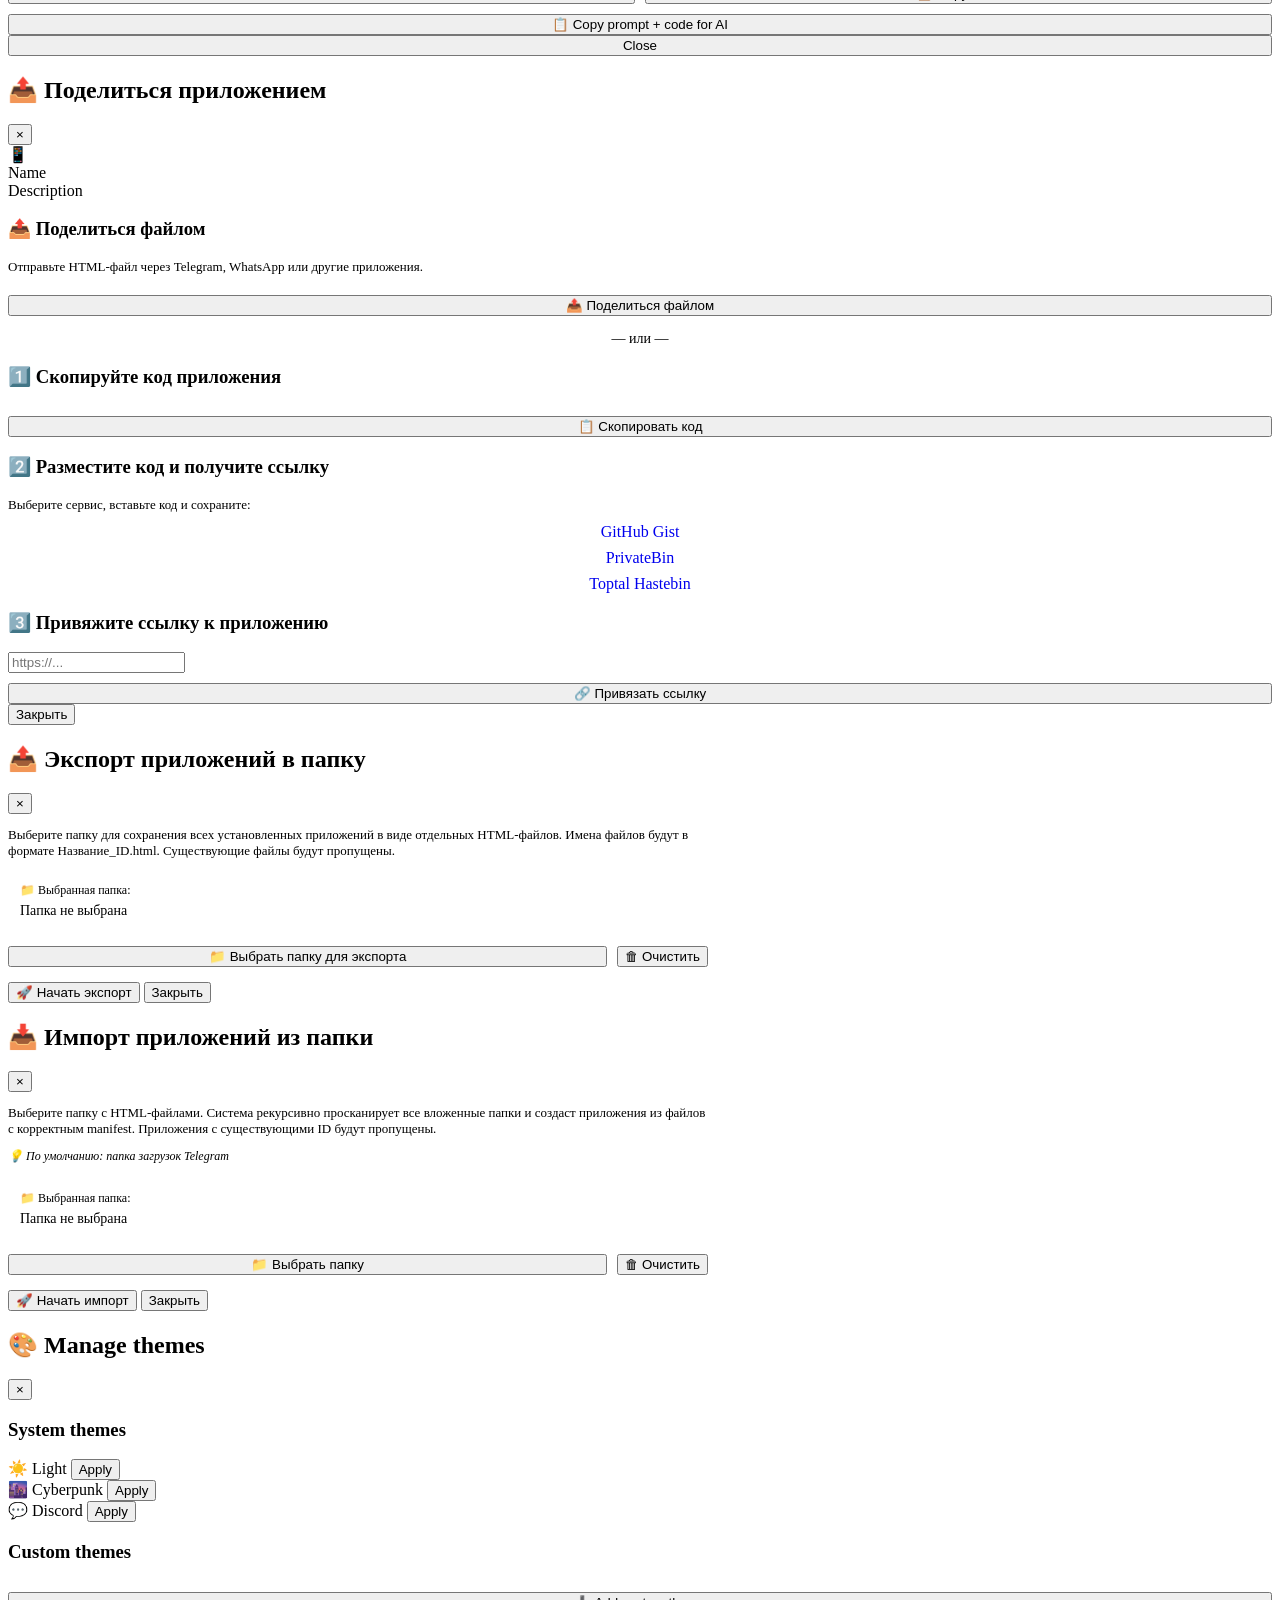
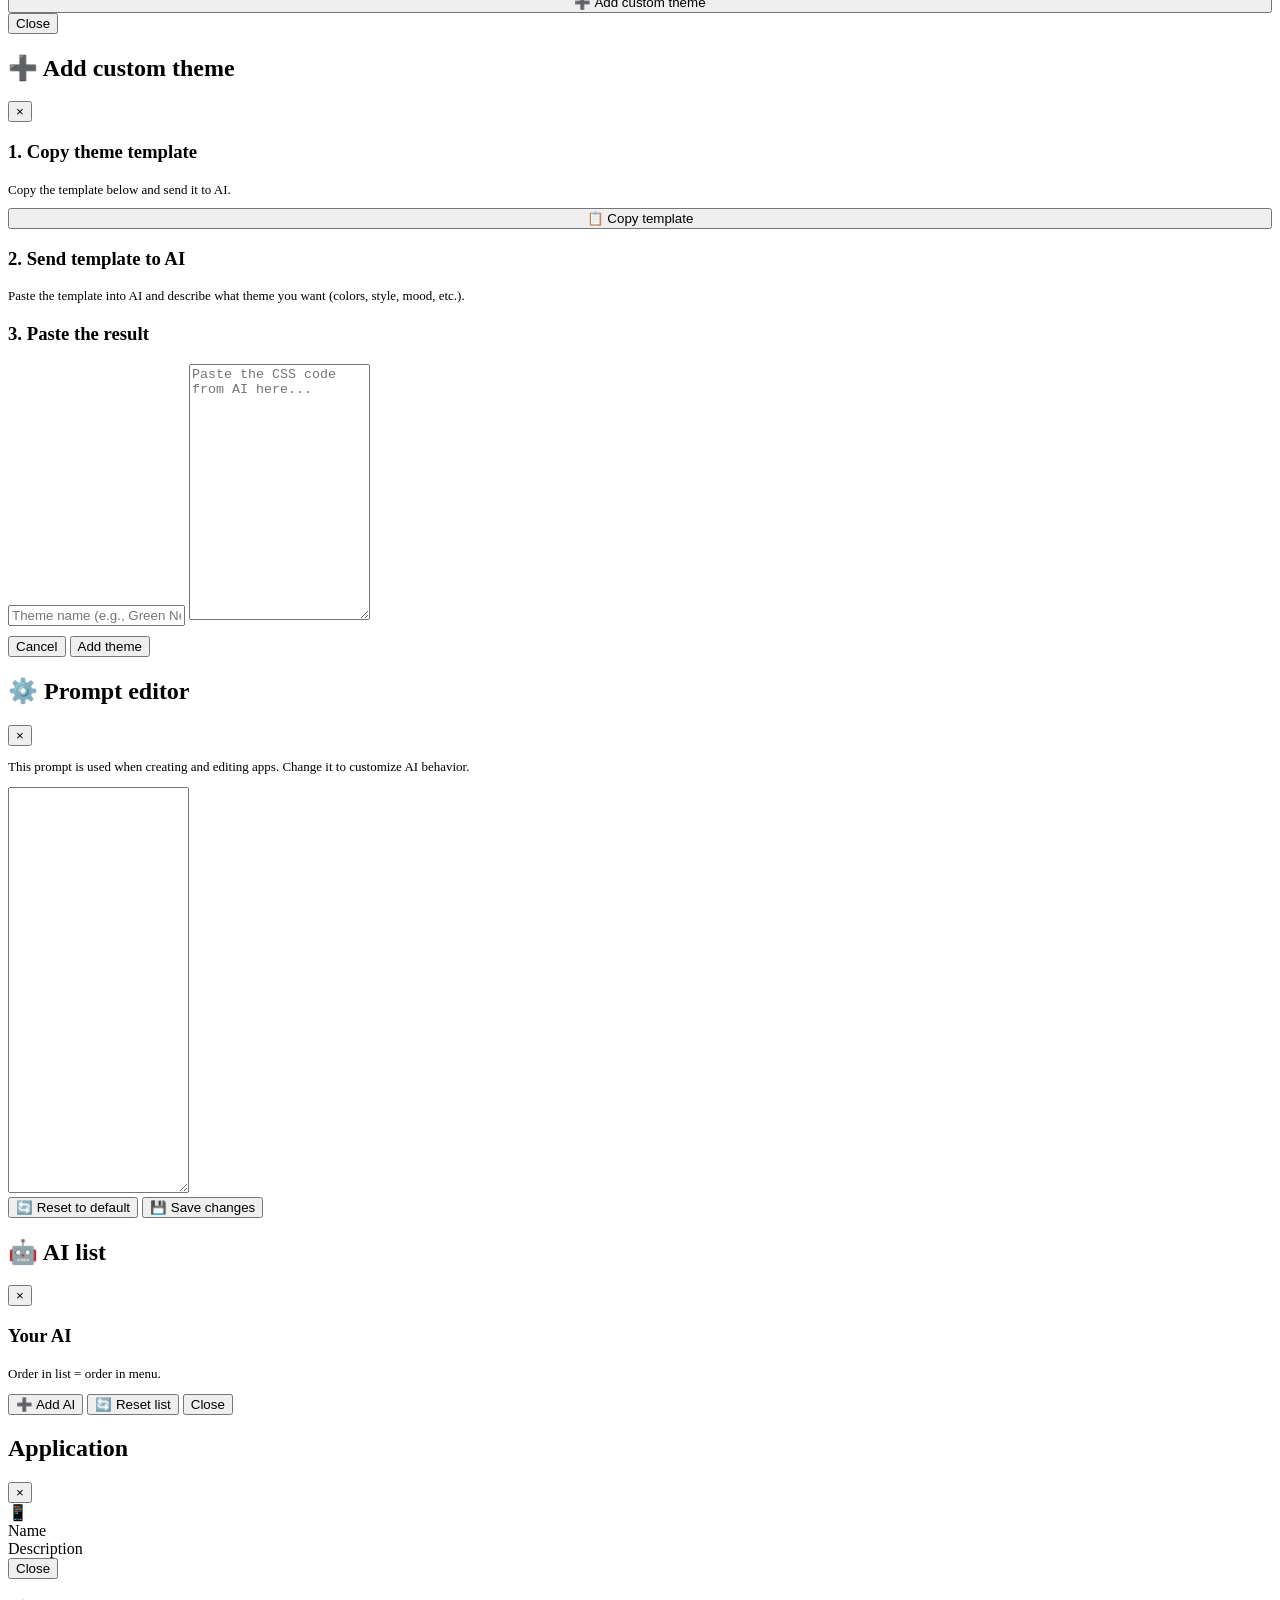
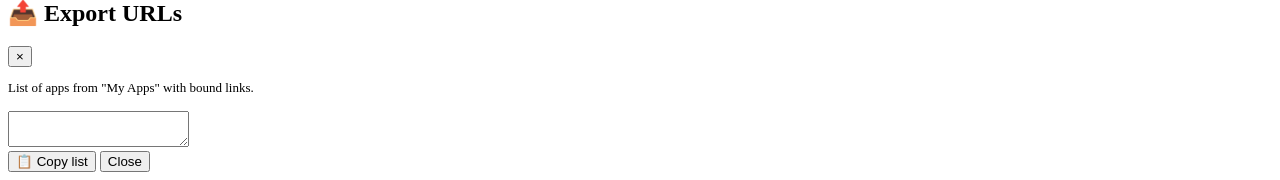
==== commit 609f6bf1: "feat: key for clear" ====
--- a/index.html
+++ b/index.html
@@ -2,655 +2,570 @@
 <html lang="en">
 <head>
   <meta charset="UTF-8">
+  <meta http-equiv="Cache-Control" content="no-cache, no-store, must-revalidate">
+  <meta http-equiv="Pragma" content="no-cache">
+  <meta http-equiv="Expires" content="0">
   <meta name="viewport" content="width=device-width, initial-scale=1.0">
-  <title>MindToApp — Build HTML Apps from AI Prompts</title>
-  <meta name="description" content="A local-first PWA platform to create, manage and run HTML apps using AI. No backend, no subscriptions.">
-  <style>
-    * { margin: 0; padding: 0; box-sizing: border-box; }
-    
-    body {
-      font-family: -apple-system, BlinkMacSystemFont, 'Segoe UI', Roboto, sans-serif;
-      background: linear-gradient(-45deg, #667eea, #764ba2, #6B8DD6, #8E37D7);
-      background-size: 400% 400%;
-      animation: gradientBG 15s ease infinite;
-      color: #333;
-      line-height: 1.6;
-      overflow-x: hidden;
-    }
-
-    @keyframes gradientBG {
-      0% { background-position: 0% 50%; }
-      50% { background-position: 100% 50%; }
-      100% { background-position: 0% 50%; }
-    }
-    
-    .lang-switcher {
-      position: fixed;
-      top: 20px;
-      right: 20px;
-      z-index: 1000;
-      background: rgba(255, 255, 255, 0.15);
-      backdrop-filter: blur(10px);
-      -webkit-backdrop-filter: blur(10px);
-      border-radius: 30px;
-      padding: 6px;
-      display: flex;
-      gap: 4px;
-      box-shadow: 0 4px 20px rgba(0, 0, 0, 0.15);
-      border: 1px solid rgba(255, 255, 255, 0.2);
-      animation: fadeInDown 0.8s ease-out;
-    }
-    
-    .lang-btn {
-      background: transparent;
-      border: none;
-      color: white;
-      padding: 6px 14px;
-      border-radius: 20px;
-      cursor: pointer;
-      font-size: 14px;
-      font-weight: 600;
-      transition: all 0.3s cubic-bezier(0.4, 0, 0.2, 1);
-    }
-    
-    .lang-btn:hover { background: rgba(255, 255, 255, 0.25); transform: scale(1.05); }
-    .lang-btn.active { background: white; color: #667eea; box-shadow: 0 2px 8px rgba(0,0,0,0.1); }
-    
-    .container { max-width: 1200px; margin: 0 auto; padding: 0 20px; }
-    
-    .hero {
-      min-height: 100vh;
-      display: flex;
-      align-items: center;
-      justify-content: center;
-      text-align: center;
-      color: white;
-      padding: 40px 20px;
-    }
-    
-    .hero-content .emoji {
-      font-size: 5rem;
-      margin-bottom: 20px;
-      display: block;
-      animation: float 3s ease-in-out infinite, fadeIn 1s ease-out;
-    }
-
-    @keyframes float {
-      0%, 100% { transform: translateY(0); }
-      50% { transform: translateY(-15px); }
-    }
-    
-    .hero-content h1 {
-      font-size: 3.5rem;
-      margin-bottom: 20px;
-      font-weight: 800;
-      opacity: 0;
-      animation: fadeInUp 0.8s ease-out 0.2s forwards;
-    }
-    
-    .hero-content p {
-      font-size: 1.3rem;
-      margin-bottom: 40px;
-      opacity: 0;
-      animation: fadeInUp 0.8s ease-out 0.4s forwards;
-      max-width: 700px;
-      margin-left: auto;
-      margin-right: auto;
-    }
-    
-    .cta-buttons {
-      display: flex;
-      gap: 20px;
-      justify-content: center;
-      flex-wrap: wrap;
-      opacity: 0;
-      animation: fadeInUp 0.8s ease-out 0.6s forwards;
-    }
-    
-    .btn {
-      padding: 16px 32px;
-      border-radius: 12px;
-      font-size: 1.1rem;
-      font-weight: 600;
-      text-decoration: none;
-      transition: all 0.3s cubic-bezier(0.4, 0, 0.2, 1);
-      display: inline-block;
-    }
-    
-    .btn-primary { background: white; color: #667eea; }
-    .btn-primary:hover { transform: translateY(-3px); box-shadow: 0 15px 35px rgba(0,0,0,0.2); }
-    
-    .btn-secondary {
-      background: rgba(255,255,255,0.15);
-      color: white;
-      border: 2px solid rgba(255,255,255,0.5);
-      backdrop-filter: blur(5px);
-    }
-    .btn-secondary:hover { background: rgba(255,255,255,0.25); border-color: white; transform: translateY(-3px); }
-    
-    .features { background: white; padding: 100px 20px; }
-    .features h2 { text-align: center; font-size: 2.5rem; margin-bottom: 60px; color: #333; }
-    
-    .features-grid {
-      display: grid;
-      grid-template-columns: repeat(auto-fit, minmax(280px, 1fr));
-      gap: 40px;
-      max-width: 1000px;
-      margin: 0 auto;
-    }
-    
-    .feature-card {
-      text-align: center;
-      padding: 40px 30px;
-      border-radius: 20px;
-      background: #fff;
-      border: 1px solid rgba(0,0,0,0.05);
-      transition: all 0.4s cubic-bezier(0.4, 0, 0.2, 1);
-      opacity: 0;
-      transform: translateY(40px);
-    }
-    .feature-card.visible { opacity: 1; transform: translateY(0); }
-    .feature-card:hover { transform: translateY(-10px); box-shadow: 0 20px 40px rgba(102, 126, 234, 0.15); }
-    
-    .feature-icon { font-size: 3.5rem; margin-bottom: 20px; display: inline-block; transition: transform 0.3s ease; }
-    .feature-card:hover .feature-icon { transform: scale(1.15) rotate(5deg); }
-    .feature-card h3 { font-size: 1.4rem; margin-bottom: 15px; color: #667eea; }
-    .feature-card p { color: #666; font-size: 1rem; line-height: 1.6; }
-    
-    .workflow-section { background: #f8f9fa; padding: 100px 20px; }
-    .workflow-section h2 { text-align: center; font-size: 2.5rem; margin-bottom: 20px; color: #333; }
-    .workflow-subtitle { text-align: center; color: #666; font-size: 1.1rem; margin-bottom: 60px; max-width: 600px; margin: 0 auto 60px; }
-
-    .workflow-grid {
-      display: flex;
-      justify-content: center;
-      align-items: stretch;
-      gap: 30px;
-      max-width: 1100px;
-      margin: 0 auto;
-      flex-wrap: wrap;
-    }
-
-    .workflow-card {
-      background: white;
-      border-radius: 20px;
-      padding: 30px 25px;
-      width: 320px;
-      box-shadow: 0 10px 30px rgba(0,0,0,0.05);
-      border: 1px solid rgba(0,0,0,0.05);
-      transition: all 0.4s ease;
-      opacity: 0;
-      transform: translateY(30px);
-      display: flex;
-      flex-direction: column;
-    }
-    .workflow-card.visible { opacity: 1; transform: translateY(0); }
-    .workflow-card:hover { transform: translateY(-8px); box-shadow: 0 20px 40px rgba(102, 126, 234, 0.15); }
-
-    .workflow-step-num {
-      width: 40px; height: 40px;
-      background: linear-gradient(135deg, #667eea, #764ba2);
-      color: white; border-radius: 12px;
-      display: flex; align-items: center; justify-content: center;
-      font-weight: bold; font-size: 1.2rem; margin-bottom: 20px;
-    }
-    .workflow-card h3 { font-size: 1.3rem; margin-bottom: 10px; color: #333; }
-    .workflow-card p { color: #666; font-size: 0.95rem; margin-bottom: 20px; }
-
-    .mock-ui {
-      background: #1e1e2e; border-radius: 12px; padding: 15px;
-      margin-top: auto; font-family: 'Courier New', monospace;
-      font-size: 12px; color: #a6accd; position: relative; overflow: hidden;
-    }
-    .mock-ui::before {
-      content: '● ● ●'; color: #3b3b4f; font-size: 10px;
-      letter-spacing: 2px; display: block; margin-bottom: 10px;
-    }
-    .mock-textarea {
-      background: #2a2a3c; border: 1px solid #3b3b4f; border-radius: 6px;
-      padding: 10px; color: #e0e0e0; margin-bottom: 10px; min-height: 60px;
-    }
-    .mock-btn {
-      background: #667eea; color: white; border: none; padding: 8px 16px;
-      border-radius: 6px; font-size: 12px; font-weight: bold; width: 100%;
-      cursor: default; display: flex; align-items: center; justify-content: center; gap: 6px;
-    }
-    .mock-code { color: #a6e3a1; }
-    .mock-tag { color: #f38ba8; }
-    .mock-attr { color: #89b4fa; }
-    
-    .arrow-connector {
-      display: flex; align-items: center; justify-content: center;
-      font-size: 2rem; color: #667eea;
-      animation: pulseArrow 1.5s infinite; align-self: center;
-    }
-    @keyframes pulseArrow {
-      0%, 100% { opacity: 0.4; transform: translateX(0); }
-      50% { opacity: 1; transform: translateX(8px); }
-    }
-
-    /* ==========================================
-       НОВАЯ СЕКЦИЯ: БЫСТРОЕ СОЗДАНИЕ ЧЕРЕЗ САЙДБАР
-       ========================================== */
-    .fast-track-section {
-      background: linear-gradient(135deg, #1a1a2e 0%, #16213e 100%);
-      color: white;
-      padding: 100px 20px;
-      position: relative;
-      overflow: hidden;
-    }
-    .fast-track-section::before {
-      content: '';
-      position: absolute;
-      top: -50%; left: -50%;
-      width: 200%; height: 200%;
-      background: radial-gradient(circle, rgba(102, 126, 234, 0.1) 0%, transparent 70%);
-      animation: rotateBg 20s linear infinite;
-    }
-    @keyframes rotateBg { from { transform: rotate(0deg); } to { transform: rotate(360deg); } }
-
-    .fast-track-container {
-      position: relative;
-      z-index: 1;
-      max-width: 1000px;
-      margin: 0 auto;
-      text-align: center;
-    }
-    .fast-track-section h2 { font-size: 2.5rem; margin-bottom: 20px; }
-    .fast-track-section .subtitle { color: #a6accd; font-size: 1.1rem; margin-bottom: 60px; }
-
-    .fast-track-demo {
-      display: flex;
-      justify-content: center;
-      align-items: center;
-      gap: 40px;
-      flex-wrap: wrap;
-    }
-
-    .demo-step {
-      background: rgba(255, 255, 255, 0.05);
-      border: 1px solid rgba(255, 255, 255, 0.1);
-      border-radius: 20px;
-      padding: 30px;
-      width: 280px;
-      backdrop-filter: blur(10px);
-      opacity: 0;
-      transform: translateY(30px);
-      transition: all 0.5s ease;
-    }
-    .demo-step.visible { opacity: 1; transform: translateY(0); }
-    .demo-step h3 { font-size: 1.2rem; margin-bottom: 15px; color: #a6e3a1; }
-    .demo-step p { font-size: 0.9rem; color: #cbd5e1; margin-bottom: 20px; }
-
-    /* Мокап буфера обмена */
-    .clipboard-mock {
-      background: #2a2a3c; border-radius: 12px; padding: 15px;
-      text-align: left; font-family: monospace; font-size: 11px; color: #a6accd;
-      border: 1px solid #3b3b4f; position: relative;
-    }
-    .clipboard-mock .copy-badge {
-      position: absolute; top: -10px; right: -10px;
-      background: #a6e3a1; color: #1e1e2e; font-size: 10px; font-weight: bold;
-      padding: 4px 8px; border-radius: 20px;
-      animation: popIn 0.5s cubic-bezier(0.175, 0.885, 0.32, 1.275) infinite alternate;
-    }
-    @keyframes popIn { from { transform: scale(1); } to { transform: scale(1.1); } }
-
-    /* Мокап сайдбара */
-    .sidebar-mock {
-      width: 70px; height: 180px; background: #ffffff; border-radius: 12px;
-      margin: 0 auto; display: flex; flex-direction: column; align-items: center;
-      padding: 10px 0; gap: 8px; box-shadow: 0 10px 30px rgba(0,0,0,0.3);
-    }
-    .sidebar-mock-btn {
-      width: 44px; height: 44px; border-radius: 10px; background: #f1f5f9;
-      display: flex; align-items: center; justify-content: center; font-size: 18px;
-    }
-    .sidebar-mock-btn.create {
-      background: linear-gradient(135deg, #667eea, #764ba2);
-      color: white; font-size: 12px; font-weight: bold; flex-direction: column;
-      animation: glowPulse 2s infinite;
-    }
-    @keyframes glowPulse {
-      0%, 100% { box-shadow: 0 0 0 0 rgba(102, 126, 234, 0.4); }
-      50% { box-shadow: 0 0 0 10px rgba(102, 126, 234, 0); }
-    }
-
-    /* Мокап сетки приложений */
-    .app-grid-mock {
-      display: grid; grid-template-columns: 1fr 1fr; gap: 10px;
-    }
-    .app-card-mock {
-      background: rgba(255,255,255,0.1); border-radius: 10px; padding: 15px 10px;
-      display: flex; flex-direction: column; align-items: center; gap: 8px;
-    }
-    .app-card-mock.new {
-      background: rgba(166, 227, 161, 0.2); border: 1px solid #a6e3a1;
-      animation: popIn 0.6s cubic-bezier(0.175, 0.885, 0.32, 1.275);
-    }
-    .app-icon-mock { font-size: 24px; }
-    .app-name-mock { font-size: 10px; color: #e2e8f0; font-weight: 600; }
-
-    .demo-arrow {
-      font-size: 2rem; color: #667eea;
-      animation: pulseArrow 1.5s infinite;
-    }
-    @media (max-width: 900px) {
-      .demo-arrow { transform: rotate(90deg); margin: 10px 0; animation: pulseArrowDown 1.5s infinite; }
-      @keyframes pulseArrowDown {
-        0%, 100% { opacity: 0.4; transform: rotate(90deg) translateX(0); }
-        50% { opacity: 1; transform: rotate(90deg) translateX(8px); }
-      }
-      .fast-track-demo { flex-direction: column; }
-    }
-
-    footer { background: #1a1a2e; color: white; text-align: center; padding: 60px 20px; }
-    footer p { margin-bottom: 15px; }
-    footer a { color: #8E37D7; text-decoration: none; font-weight: 600; transition: color 0.3s ease; }
-    footer a:hover { color: #a855f7; text-decoration: underline; }
-    
-    @keyframes fadeIn { from { opacity: 0; } to { opacity: 1; } }
-    @keyframes fadeInDown { from { opacity: 0; transform: translateY(-20px); } to { opacity: 1; transform: translateY(0); } }
-    @keyframes fadeInUp { from { opacity: 0; transform: translateY(30px); } to { opacity: 1; transform: translateY(0); } }
-    
-    @media (max-width: 768px) {
-      .workflow-grid { flex-direction: column; align-items: center; }
-      .arrow-connector { transform: rotate(90deg); margin: 10px 0; animation: pulseArrowDown 1.5s infinite; }
-      @keyframes pulseArrowDown {
-        0%, 100% { opacity: 0.4; transform: rotate(90deg) translateX(0); }
-        50% { opacity: 1; transform: rotate(90deg) translateX(8px); }
-      }
-      .hero-content h1 { font-size: 2.5rem; }
-      .hero-content p { font-size: 1.1rem; }
-      .lang-switcher { top: 10px; right: 10px; }
-    }
-  </style>
-
-    <script type="application/json" id="manifest">{"id":"rjkasf1eMjvAb3BT4Dtl","name":"m55FzaI5UX","icon":"📱","description":"no description"}</script>
-  </head>
+  <title>MindToApp Platform</title>
+  <link rel="stylesheet" href="styles.css">
+  <link rel="stylesheet" href="styles/themes/light.css" data-theme="light">
+  <link rel="stylesheet" href="styles/themes/cyberpunk.css" data-theme="cyberpunk">
+  <link rel="stylesheet" href="styles/themes/discord.css" data-theme="discord">
+  <link rel="manifest" href="manifest.json">
+  <meta name="theme-color" content="#667eea">
+  <link rel="icon" href="data:image/svg+xml,<svg xmlns='http://www.w3.org/2000/svg' viewBox='0 0 100 100'><text y='.9em' font-size='90'>🐹</text></svg>">
+</head>
 <body>
-  <div class="lang-switcher">
-    <button class="lang-btn" data-lang="en">EN</button>
-    <button class="lang-btn" data-lang="ru">RU</button>
-  </div>
-
-  <section class="hero">
-    <div class="hero-content">
-      <span class="emoji">🐹</span>
-      <h1 data-i18n="title">MindToApp</h1>
-      <p data-i18n="subtitle">Build HTML apps from AI prompts — 100% local, no backend, no subscriptions. Your code never leaves your device.</p>
-      <div class="cta-buttons">
-        <a href="core/" class="btn btn-primary" data-i18n="launch">🚀 Launch App</a>
-        <a href="https://github.com/e3Dr8nj/MindToApp" class="btn btn-secondary" data-i18n="github">⭐ View on GitHub</a>
-      </div>
-    </div>
-  </section>
-
-  <section class="features">
-    <div class="container">
-      <h2 data-i18n="featuresTitle">✨ Why MindToApp?</h2>
-      <div class="features-grid">
-        <div class="feature-card reveal">
-          <div class="feature-icon">🔒</div>
-          <h3 data-i18n="f1Title">Privacy First</h3>
-          <p data-i18n="f1Desc">Everything runs locally in your browser. No servers, no tracking, no data collection.</p>
-        </div>
-        <div class="feature-card reveal">
-          <div class="feature-icon">⚡</div>
-          <h3 data-i18n="f2Title">Instant Results</h3>
-          <p data-i18n="f2Desc">Describe your idea, copy the prompt, paste it into any AI, and get a working app in seconds.</p>
-        </div>
-        <div class="feature-card reveal">
-          <div class="feature-icon">💸</div>
-          <h3 data-i18n="f3Title">Free Forever</h3>
-          <p data-i18n="f3Desc">No subscriptions, no hidden fees. Open source and free to use for everyone.</p>
-        </div>
-        <div class="feature-card reveal">
-          <div class="feature-icon">📦</div>
-          <h3 data-i18n="f4Title">Portable</h3>
-          <p data-i18n="f4Desc">Export all your apps to a folder, share them anywhere, import them on any device.</p>
-        </div>
-        <div class="feature-card reveal">
-          <div class="feature-icon">🎨</div>
-          <h3 data-i18n="f5Title">Beautiful Themes</h3>
-          <p data-i18n="f5Desc">3 built-in themes (Light, Cyberpunk, Discord) + create your own with AI.</p>
-        </div>
-        <div class="feature-card reveal">
-          <div class="feature-icon">📱</div>
-          <h3 data-i18n="f6Title">PWA Ready</h3>
-          <p data-i18n="f6Desc">Install as a desktop app. Works offline after first load. No app store needed.</p>
-        </div>
-      </div>
-    </div>
-  </section>
-
-  <section class="workflow-section">
-    <div class="container">
-      <h2 data-i18n="workflowTitle">🎯 How It Works</h2>
-      <p class="workflow-subtitle" data-i18n="workflowSubtitle">Three simple steps to turn your idea into a working application.</p>
-      
-      <div class="workflow-grid">
-        <div class="workflow-card reveal">
-          <div class="workflow-step-num">1</div>
-          <h3 data-i18n="w1Title">Describe & Copy</h3>
-          <p data-i18n="w1Desc">Type your idea into the builder. MindToApp will generate a perfect, optimized prompt for the AI.</p>
-          <div class="mock-ui">
-            <div class="mock-textarea" data-i18n="mockIdea">"Make a dark theme expense tracker with charts..."</div>
-            <div class="mock-btn">📋 <span data-i18n="mockCopyBtn">Copy Prompt</span></div>
-          </div>
-        </div>
-
-        <div class="arrow-connector">➜</div>
-
-        <div class="workflow-card reveal">
-          <div class="workflow-step-num">2</div>
-          <h3 data-i18n="w2Title">Ask Any AI</h3>
-          <p data-i18n="w2Desc">Paste the prompt into ChatGPT, Claude, Qwen, or any other AI. Copy the HTML code it returns.</p>
-          <div class="mock-ui">
-            <div style="margin-bottom: 8px; color: #89b4fa;">AI:</div>
-            <div><span class="mock-tag">&lt;!DOCTYPE</span> <span class="mock-attr">html</span><span class="mock-tag">&gt;</span></div>
-            <div style="padding-left: 10px;"><span class="mock-tag">&lt;html&gt;</span>...</div>
-            <div class="mock-code" style="margin-top: 5px;">// ✨ Your app code is ready!</div>
-          </div>
-        </div>
-
-        <div class="arrow-connector">➜</div>
-
-        <div class="workflow-card reveal">
-          <div class="workflow-step-num">3</div>
-          <h3 data-i18n="w3Title">Paste & Create</h3>
-          <p data-i18n="w3Desc">Bring the code back to MindToApp. Click "Create", and your app is instantly installed and ready to use!</p>
-          <div class="mock-ui">
-            <div class="mock-textarea" style="color: #a6e3a1;">&lt;!DOCTYPE html&gt;&lt;html&gt;...&lt;/html&gt;</div>
-            <div class="mock-btn" style="background: #a6e3a1; color: #1e1e2e;">🚀 <span data-i18n="mockCreateBtn">Create App</span></div>
-          </div>
-        </div>
-      </div>
-    </div>
-  </section>
-
-  <!-- НОВАЯ СЕКЦИЯ: БЫСТРОЕ СОЗДАНИЕ ЧЕРЕЗ БОКОВОЕ МЕНЮ -->
-  <section class="fast-track-section">
-    <div class="fast-track-container">
-      <h2 data-i18n="fastTrackTitle">⚡ Lightning Fast Mode</h2>
-      <p class="subtitle" data-i18n="fastTrackSubtitle">Already have the code? Skip the builder and create apps in 1 click directly from the sidebar.</p>
-      
-      <div class="fast-track-demo">
-        <!-- Шаг 1: Буфер -->
-        <div class="demo-step reveal">
-          <h3 data-i18n="ftStep1Title">1. Copy HTML Code</h3>
-          <p data-i18n="ftStep1Desc">Copy the complete HTML code from any AI or source to your clipboard.</p>
-          <div class="clipboard-mock">
-            <div class="copy-badge" data-i18n="ftCopied">Copied!</div>
-            <div>&lt;!DOCTYPE html&gt;</div>
-            <div>&lt;html&gt;</div>
-            <div style="padding-left: 10px; color: #89b4fa;">&lt;head&gt;...&lt;/head&gt;</div>
-            <div style="padding-left: 10px; color: #a6e3a1;">&lt;body&gt;...&lt;/body&gt;</div>
-            <div>&lt;/html&gt;</div>
-          </div>
-        </div>
-
-        <div class="demo-arrow">➜</div>
-
-        <!-- Шаг 2: Сайдбар -->
-        <div class="demo-step reveal">
-          <h3 data-i18n="ftStep2Title">2. Click "Create" in Sidebar</h3>
-          <p data-i18n="ftStep2Desc">Just click the 🚀 Create button in the left sidebar. The platform reads your clipboard automatically.</p>
-          <div class="sidebar-mock">
-            <div class="sidebar-mock-btn">📋</div>
-            <div class="sidebar-mock-btn">🤖</div>
-            <div class="sidebar-mock-btn create">🚀<br>Create</div>
-          </div>
-        </div>
-
-        <div class="demo-arrow">➜</div>
-
-        <!-- Шаг 3: Результат -->
-        <div class="demo-step reveal">
-          <h3 data-i18n="ftStep3Title">3. Done! App Installed</h3>
-          <p data-i18n="ftStep3Desc">The app is instantly parsed, saved, and appears in your "My Apps" grid. Ready to run!</p>
-          <div class="app-grid-mock">
-            <div class="app-card-mock">
-              <div class="app-icon-mock">🧮</div>
-              <div class="app-name-mock">Calc</div>
+  <div id="sidebar" class="sidebar">
+    <button id="sidebar-prompt-btn" class="sidebar-btn" title="Copy prompt">📋 prompt</button>
+    <div class="sidebar-arrow">↓</div>
+    <div class="sidebar-ai-wrapper">
+      <button id="sidebar-ai-btn" class="sidebar-btn sidebar-ai-btn" title="Hover for AI list">🤖 AI</button>
+      <div id="sidebar-ai-dropdown" class="sidebar-ai-dropdown"></div>
+    </div>
+    <div class="sidebar-arrow">↓</div>
+    <button id="sidebar-create-btn" class="sidebar-btn sidebar-create-btn" title="Create app from clipboard">🚀 Create</button>
+
+    <div class="sidebar-spacer"></div>
+
+    <button id="sidebar-export-btn" class="sidebar-btn sidebar-export-btn" title="Export apps to folder">📤 Export</button>
+    <button id="sidebar-import-btn" class="sidebar-btn sidebar-import-btn" title="Import apps from folder">📥 Import</button>
+    <button id="sidebar-url-btn" class="sidebar-btn sidebar-url-btn" title="Open URL from clipboard">🔗 URL</button>
+  </div>
+
+  <div id="toast-container" class="toast-container"></div>
+
+  <div id="main-content" class="main-content">
+    <div id="home-screen" class="screen active">
+      <header>
+        <h1>🏠 My Apps</h1>
+        <button id="burger-menu-btn" class="burger-menu-btn" title="Menu">☰</button>
+        <div class="header-buttons" id="header-menu">
+          <button id="language-toggle-btn" class="btn" title="Switch language">EN</button>
+          <button id="refresh-btn" class="btn" title="Clear cache and refresh">🔄</button>
+          <button id="manage-themes-btn" class="btn" title="Manage themes">🎨 Themes</button>
+          <button id="manage-ai-btn" class="btn" title="Edit AI list">🤖 AI</button>
+          <button id="edit-prompts-btn" class="btn" title="Edit prompt">⚙️ Prompt</button>
+          <button id="builder-btn" class="btn btn-primary">🛠 Builder</button>
+          <button id="add-custom-btn" class="btn">➕ Add</button>
+          <button id="open-store-btn" class="btn">📦 Store</button>
+          <button id="export-urls-btn" class="btn">📤 Export URLs</button>
+          <button id="reset-pwa-btn" class="btn" title="Reset PWA data (fix installation issues)">🧹 Reset PWA</button>
+        </div>
+      </header>
+
+      <div id="ai-panel" class="ai-panel" style="display: none;">
+        <div class="ai-panel-header">
+          <h2>🤖 AI for creating apps</h2>
+          <button id="ai-panel-close-btn" class="modal-close" title="Close">&times;</button>
+        </div>
+        <p class="ai-panel-hint">You can change the list via «🤖 AI».</p>
+        <div id="ai-panel-grid" class="ai-panel-grid"></div>
+      </div>
+
+      <div id="builder-panel" class="builder-panel" style="display: none;">
+        <div class="builder-panel-header">
+          <h2>🛠 App Builder</h2>
+          <button id="builder-close-btn" class="modal-close" title="Close">&times;</button>
+        </div>
+        <div class="builder-container">
+          <div class="builder-block">
+            <div class="builder-block-number">1</div>
+            <h3 class="builder-block-title">💡 Describe your idea</h3>
+            <p class="builder-block-desc">Describe the app you want to create. The more details — the better the result.</p>
+            <textarea id="builder-idea-input" class="idea-input" placeholder="For example: Expense calculator with charts, dark theme, and history saved in localStorage..."></textarea>
+            <button id="builder-copy-prompt-btn" class="btn btn-primary" style="width: 100%; margin-top: 10px;">📋 Copy prompt</button>
+            <div id="builder-status-1" class="modal-status"></div>
+          </div>
+          <div class="builder-arrow">→</div>
+          <div class="builder-block">
+            <div class="builder-block-number">2</div>
+            <h3 class="builder-block-title">🤖 Send to AI</h3>
+            <p class="builder-block-desc">Paste the copied prompt into any AI and wait for the response.</p>
+            <select id="builder-ai-select" class="builder-select"></select>
+            <button id="builder-open-ai-btn" class="btn btn-secondary" style="width: 100%; margin-top: 10px;">🌐 Open AI</button>
+            <p class="builder-hint">After receiving the response, copy the entire HTML code.</p>
+          </div>
+          <div class="builder-arrow">→</div>
+          <div class="builder-block">
+            <div class="builder-block-number">3</div>
+            <h3 class="builder-block-title">🚀 Create app</h3>
+            <p class="builder-block-desc">Paste the HTML code returned by AI and click "Create".</p>
+            <textarea id="builder-code-input" class="code-input" placeholder="Paste the entire HTML code from AI here..."></textarea>
+            <button id="builder-create-btn" class="btn btn-primary" style="width: 100%; margin-top: 10px;">🚀 Create app</button>
+            <div id="builder-status-3" class="modal-status"></div>
+          </div>
+        </div>
+      </div>
+
+      <div id="installed-apps" class="app-grid"></div>
+      <div id="empty-state" class="empty-state" style="display: none;">
+        <p>You don't have any installed apps yet</p>
+        <button id="go-to-store-btn" class="btn btn-primary">Go to store</button>
+      </div>
+    </div>
+
+    <div id="store-screen" class="screen">
+      <header>
+        <button id="back-to-home-btn" class="btn">← Back</button>
+        <h1>📦 Store</h1>
+        <button id="add-custom-btn-store" class="btn">➕ Add</button>
+      </header>
+      <div id="all-apps" class="app-grid"></div>
+    </div>
+
+    <div id="app-screen" class="screen">
+      <header class="app-header">
+        <button id="close-app-btn" class="btn btn-back" title="Back to home">← Back</button>
+        <h1 id="current-app-name">Application</h1>
+        <div class="header-spacer"></div>
+      </header>
+      <iframe id="app-frame" sandbox="allow-scripts allow-same-origin allow-forms allow-modals allow-downloads allow-popups" title="App"></iframe>
+    </div>
+
+    <div id="clipboard-screen" class="screen">
+      <header class="app-header">
+        <button id="close-clipboard-screen-btn" class="btn btn-back" title="Close">← Back</button>
+        <h1>📋 Clipboard</h1>
+        <div class="header-spacer"></div>
+      </header>
+      <div id="clipboard-content-area" class="clipboard-content-area"></div>
+    </div>
+  </div>
+
+  <div id="create-modal" class="modal">
+    <div class="modal-content modal-create">
+      <div class="modal-header">
+        <h2>✨ Create app with AI</h2>
+        <button class="modal-close" id="close-create-btn">&times;</button>
+      </div>
+      <div class="modal-body">
+        <div class="step-box">
+          <h3>1. Describe your idea:</h3>
+          <textarea id="user-idea-input" class="idea-input" placeholder="For example: Expense calculator with charts and history in dark theme..."></textarea>
+        </div>
+        <div class="step-box">
+          <h3>2. Ready prompt (updates automatically):</h3>
+          <div class="prompt-code-box">
+            <textarea id="prompt-text" readonly></textarea>
+          </div>
+          <button id="copy-prompt-btn" class="btn btn-small">📋 1. Copy prompt</button>
+        </div>
+        <div class="step-box">
+          <h3>3. Paste prompt into AI:</h3>
+          <p style="font-size: 13px; color: var(--description-color); margin-bottom: 10px;">Open the link, paste the prompt, wait for response and copy HTML code.</p>
+          <div id="create-ai-links" class="ai-links"></div>
+        </div>
+        <div class="step-box">
+          <h3>4. Paste the received HTML code:</h3>
+          <textarea id="generated-code-input" class="code-input" placeholder="Paste the entire index.html code here..."></textarea>
+          <div id="create-status" class="modal-status"></div>
+        </div>
+      </div>
+      <div class="modal-footer">
+        <button id="cancel-create-btn" class="btn btn-secondary">Cancel</button>
+        <button id="confirm-create-btn" class="btn btn-primary">🚀 Create app</button>
+      </div>
+    </div>
+  </div>
+
+  <div id="add-modal" class="modal">
+    <div class="modal-content">
+      <div class="modal-header">
+        <h2>➕ Add module</h2>
+        <button class="modal-close" id="close-modal-btn">&times;</button>
+      </div>
+      <div class="modal-body">
+        <div class="tab" data-tab="url">
+          <p class="modal-description">Paste a direct link to the HTML file or folder.<br>Supported: <code>.html</code>, <code>.txt</code>, GitHub Gist (Raw), GitHub Pages.</p>
+          <input type="url" id="module-url-input" placeholder="https://example.com/module/" class="url-input">
+        </div>
+        <div class="tab" data-tab="local" style="display: none;">
+          <p class="modal-description">Select <b>one .html file</b> from your computer.</p>
+          <input type="file" id="local-file-input" accept=".html" style="display: none;">
+          <button class="btn btn-secondary" id="select-file-btn" style="width: 100%; padding: 14px; margin-bottom: 10px;">📂 Select .html file</button>
+          <div id="selected-file-name" style="color: var(--accent-color); font-size: 14px; text-align: center; font-weight: 500;"></div>
+        </div>
+        <div class="tab" data-tab="folder" style="display: none;">
+          <p class="modal-description">Select a <b>folder</b> with the module (must have index.html).</p>
+          <input type="file" id="folder-input" webkitdirectory directory multiple style="display: none;">
+          <button class="btn btn-secondary" id="select-folder-btn" style="width: 100%; padding: 14px; margin-bottom: 10px;">📁 Select folder</button>
+          <div id="selected-folder-info" style="color: var(--accent-color); font-size: 14px; text-align: center; font-weight: 500;"></div>
+          <div class="folder-warning">⚠️ Works in Chrome, Edge, Firefox. Doesn't work in Safari.</div>
+        </div>
+        <div class="tab" data-tab="code" style="display: none;">
+          <p class="modal-description">Paste the full HTML code of the app. Code must contain <code>&lt;script id="manifest"&gt;</code> in <code>&lt;head&gt;</code>.</p>
+          <textarea id="code-input-textarea" class="code-input" placeholder="Paste the app HTML code here..."></textarea>
+        </div>
+        <div class="tab-switcher">
+          <button class="tab-btn active" data-target="url">🔗 Link</button>
+          <button class="tab-btn" data-target="local">📄 File</button>
+          <button class="tab-btn" data-target="folder">📁 Folder</button>
+          <button class="tab-btn" data-target="code">📋 Code</button>
+        </div>
+        <div id="modal-status" class="modal-status"></div>
+      </div>
+      <div class="modal-footer">
+        <button id="cancel-modal-btn" class="btn btn-secondary">Cancel</button>
+        <button id="confirm-add-btn" class="btn btn-primary">Add</button>
+      </div>
+    </div>
+  </div>
+
+  <div id="edit-modal" class="modal">
+    <div class="modal-content modal-edit">
+      <div class="modal-header">
+        <h2 id="edit-modal-title">✏️ Edit</h2>
+        <button class="modal-close" id="close-edit-btn">&times;</button>
+      </div>
+      <div class="modal-body">
+        <div class="edit-preview">
+          <div class="edit-preview-icon" id="edit-preview-icon">📱</div>
+          <div class="edit-preview-info">
+            <div class="edit-preview-name" id="edit-preview-name">Name</div>
+            <div class="edit-preview-desc" id="edit-preview-desc">Description</div>
+          </div>
+        </div>
+        <div class="step-box">
+          <div style="display: flex; gap: 10px; margin-bottom: 10px;">
+            <button id="toggle-code-btn" class="btn btn-secondary" style="flex: 1;">👁 Show code</button>
+            <button id="copy-code-btn" class="btn btn-primary" style="flex: 1;">📋 Copy code</button>
+          </div>
+          <textarea id="edit-source-code" class="code-input" style="display: none;" readonly></textarea>
+        </div>
+        <div class="step-box">
+          <button id="copy-edit-prompt-btn" class="btn btn-primary" style="width: 100%;">📋 Copy prompt + code for AI</button>
+          <div id="edit-status" class="modal-status"></div>
+        </div>
+      </div>
+      <div class="modal-footer">
+        <button id="cancel-edit-btn" class="btn btn-secondary" style="width: 100%;">Close</button>
+      </div>
+    </div>
+  </div>
+
+  <div id="share-modal" class="modal">
+    <div class="modal-content modal-share">
+      <div class="modal-header">
+        <h2>📤 Поделиться приложением</h2>
+        <button class="modal-close" id="close-share-btn">&times;</button>
+      </div>
+      <div class="modal-body">
+        <div class="share-preview">
+          <div class="share-preview-icon" id="share-preview-icon">📱</div>
+          <div class="share-preview-info">
+            <div class="share-preview-name" id="share-preview-name">Name</div>
+            <div class="share-preview-desc" id="share-preview-desc">Description</div>
+          </div>
+        </div>
+
+        <div class="step-box" id="share-file-block">
+          <h3>📤 Поделиться файлом</h3>
+          <p style="font-size: 13px; color: var(--description-color); margin-bottom: 10px;">Отправьте HTML-файл через Telegram, WhatsApp или другие приложения.</p>
+          <button id="share-file-btn" class="btn btn-primary" style="width: 100%; margin-top: 10px;">📤 Поделиться файлом</button>
+        </div>
+
+        <div id="share-or-divider" style="text-align: center; color: var(--description-color); font-size: 14px; margin: 15px 0; font-weight: 500;">— или —</div>
+
+        <div class="step-box">
+          <h3>1️⃣ Скопируйте код приложения</h3>
+          <button id="copy-app-code-btn" class="btn btn-primary" style="width: 100%; margin-top: 10px;">📋 Скопировать код</button>
+          <div id="copy-code-status" class="modal-status"></div>
+        </div>
+
+        <div class="step-box">
+          <h3>2️⃣ Разместите код и получите ссылку</h3>
+          <p style="font-size: 13px; color: var(--description-color); margin-bottom: 10px;">Выберите сервис, вставьте код и сохраните:</p>
+          <div style="display: flex; flex-direction: column; gap: 8px;">
+            <a href="https://gist.github.com" target="_blank" rel="noopener noreferrer" class="btn btn-secondary" style="text-align: center; text-decoration: none;">GitHub Gist</a>
+            <a href="https://privatebin.net/" target="_blank" rel="noopener noreferrer" class="btn btn-secondary" style="text-align: center; text-decoration: none;">PrivateBin</a>
+            <a href="https://www.toptal.com/developers/hastebin" target="_blank" rel="noopener noreferrer" class="btn btn-secondary" style="text-align: center; text-decoration: none;">Toptal Hastebin</a>
+          </div>
+        </div>
+
+        <div class="step-box">
+          <h3>3️⃣ Привяжите ссылку к приложению</h3>
+          <input type="url" id="share-url-input" class="url-input" placeholder="https://..." style="margin-bottom: 10px;">
+          <div id="share-url-status" class="modal-status"></div>
+          <div style="display: flex; gap: 10px; flex-wrap: wrap;">
+            <button id="bind-url-btn" class="btn btn-primary" style="flex: 1;">🔗 Привязать ссылку</button>
+            <button id="unbind-url-btn" class="btn btn-secondary" style="display: none; flex: 1;">✂️ Отвязать</button>
+          </div>
+        </div>
+
+        <div class="step-box" id="share-telegram-block" style="display: none;">
+          <h3>4️⃣ Поделитесь ссылкой в Telegram</h3>
+          <button id="share-telegram-btn" class="btn btn-primary" style="width: 100%; margin-top: 10px;">📱 Поделиться в Telegram</button>
+        </div>
+      </div>
+      <div class="modal-footer">
+        <button id="close-share-footer-btn" class="btn btn-secondary">Закрыть</button>
+      </div>
+    </div>
+  </div>
+
+  <div id="export-modal" class="modal">
+    <div class="modal-content" style="max-width: 700px;">
+      <div class="modal-header">
+        <h2>📤 Экспорт приложений в папку</h2>
+        <button class="modal-close" id="close-export-btn">&times;</button>
+      </div>
+      <div class="modal-body">
+        <div class="step-box">
+          <p id="export-modal-desc" style="font-size: 13px; color: var(--description-color); margin-bottom: 12px;">
+            Выберите папку для сохранения всех установленных приложений в виде отдельных HTML-файлов. Имена файлов будут в формате Название_ID.html. Существующие файлы будут пропущены.
+          </p>
+
+          <div style="background: var(--card-bg); padding: 12px; border-radius: 8px; margin-bottom: 15px;">
+            <div style="font-size: 12px; color: var(--description-color); margin-bottom: 5px;">📁 Выбранная папка:</div>
+            <div id="export-folder-path" style="font-size: 14px; color: var(--text-color); font-weight: 500; word-break: break-all;">Папка не выбрана</div>
+          </div>
+
+          <div style="display: flex; gap: 10px; flex-wrap: wrap;">
+            <button id="export-select-folder-btn" class="btn btn-secondary" style="flex: 1;">📁 Выбрать папку для экспорта</button>
+            <button id="export-clear-btn" class="btn btn-secondary" style="flex: 0 0 auto;">🗑 Очистить</button>
+          </div>
+
+          <div id="export-status" class="modal-status" style="margin-top: 15px;"></div>
+
+          <div id="export-log" class="export-log" style="display: none; margin-top: 15px; max-height: 250px; overflow-y: auto; background: var(--code-bg); border-radius: 8px; padding: 10px; font-family: monospace; font-size: 12px;"></div>
+        </div>
+      </div>
+      <div class="modal-footer">
+        <button id="export-run-btn" class="btn btn-primary">🚀 Начать экспорт</button>
+        <button id="close-export-footer-btn" class="btn btn-secondary">Закрыть</button>
+      </div>
+    </div>
+  </div>
+
+  <div id="import-modal" class="modal">
+    <div class="modal-content" style="max-width: 700px;">
+      <div class="modal-header">
+        <h2>📥 Импорт приложений из папки</h2>
+        <button class="modal-close" id="close-import-btn">&times;</button>
+      </div>
+      <div class="modal-body">
+        <div class="step-box">
+          <p id="import-modal-desc" style="font-size: 13px; color: var(--description-color); margin-bottom: 12px;">
+            Выберите папку с HTML-файлами. Система рекурсивно просканирует все вложенные папки и создаст приложения из файлов с корректным manifest. Приложения с существующими ID будут пропущены.
+          </p>
+          <p id="import-default-hint" style="font-size: 12px; color: var(--accent-color); margin-bottom: 15px; font-style: italic;">
+            💡 По умолчанию: папка загрузок Telegram
+          </p>
+
+          <div style="background: var(--card-bg); padding: 12px; border-radius: 8px; margin-bottom: 15px;">
+            <div style="font-size: 12px; color: var(--description-color); margin-bottom: 5px;">📁 Выбранная папка:</div>
+            <div id="import-folder-path" style="font-size: 14px; color: var(--text-color); font-weight: 500; word-break: break-all;">Папка не выбрана</div>
+          </div>
+
+          <input type="file" id="import-folder-input" webkitdirectory directory multiple style="display: none;">
+
+          <div style="display: flex; gap: 10px; flex-wrap: wrap;">
+            <button id="import-select-folder-btn" class="btn btn-secondary" style="flex: 1;">📁 Выбрать папку</button>
+            <button id="import-clear-btn" class="btn btn-secondary" style="flex: 0 0 auto;">🗑 Очистить</button>
+          </div>
+
+          <div id="import-status" class="modal-status" style="margin-top: 15px;"></div>
+
+          <div id="import-log" class="import-log" style="display: none; margin-top: 15px; max-height: 250px; overflow-y: auto; background: var(--code-bg); border-radius: 8px; padding: 10px; font-family: monospace; font-size: 12px;"></div>
+        </div>
+      </div>
+      <div class="modal-footer">
+        <button id="import-run-btn" class="btn btn-primary">🚀 Начать импорт</button>
+        <button id="close-import-footer-btn" class="btn btn-secondary">Закрыть</button>
+      </div>
+    </div>
+  </div>
+
+  <div id="themes-modal" class="modal">
+    <div class="modal-content">
+      <div class="modal-header">
+        <h2>🎨 Manage themes</h2>
+        <button class="modal-close" id="close-themes-btn">&times;</button>
+      </div>
+      <div class="modal-body">
+        <div class="step-box">
+          <h3>System themes</h3>
+          <div class="themes-list">
+            <div class="theme-item">
+              <span>☀️ Light</span>
+              <button class="btn btn-small" onclick="applyTheme('light')">Apply</button>
             </div>
-            <div class="app-card-mock new">
-              <div class="app-icon-mock">🚀</div>
-              <div class="app-name-mock" data-i18n="ftNewApp">New App!</div>
+            <div class="theme-item">
+              <span>🌆 Cyberpunk</span>
+              <button class="btn btn-small" onclick="applyTheme('cyberpunk')">Apply</button>
             </div>
-          </div>
-        </div>
-      </div>
-    </div>
-  </section>
-
-  <footer>
-    <div class="container">
-      <p><strong data-i18n="footerTitle">MindToApp</strong> — <span data-i18n="footerDesc">Open Source & Free Forever</span></p>
-      <p>
-        <a href="https://github.com/e3Dr8nj/MindToApp" data-i18n="footerGithub">GitHub</a> · 
-        <a href="core/" data-i18n="footerLaunch">Launch App</a> · 
-        <a href="https://t.me/H9Skd8" data-i18n="footerTelegram">Telegram</a>
-      </p>
-      <p style="margin-top: 20px; opacity: 0.7; font-size: 0.9rem;" data-i18n="footerMade">
-        Made with 🐹 and ❤️ · 2026
-      </p>
-    </div>
-  </footer>
-
-  <script>
-    const translations = {
-      en: {
-        title: "MindToApp",
-        subtitle: "Build HTML apps from AI prompts — 100% local, no backend, no subscriptions. Your code never leaves your device.",
-        launch: "🚀 Launch App",
-        github: "⭐ View on GitHub",
-        featuresTitle: "✨ Why MindToApp?",
-        f1Title: "Privacy First", f1Desc: "Everything runs locally in your browser. No servers, no tracking, no data collection.",
-        f2Title: "Instant Results", f2Desc: "Describe your idea, copy the prompt, paste it into any AI, and get a working app in seconds.",
-        f3Title: "Free Forever", f3Desc: "No subscriptions, no hidden fees. Open source and free to use for everyone.",
-        f4Title: "Portable", f4Desc: "Export all your apps to a folder, share them anywhere, import them on any device.",
-        f5Title: "Beautiful Themes", f5Desc: "3 built-in themes (Light, Cyberpunk, Discord) + create your own with AI.",
-        f6Title: "PWA Ready", f6Desc: "Install as a desktop app. Works offline after first load. No app store needed.",
-        workflowTitle: "🎯 How It Works",
-        workflowSubtitle: "Three simple steps to turn your idea into a working application.",
-        w1Title: "Describe & Copy",
-        w1Desc: "Type your idea into the builder. MindToApp will generate a perfect, optimized prompt for the AI.",
-        mockIdea: '"Make a dark theme expense tracker with charts..."',
-        mockCopyBtn: "Copy Prompt",
-        w2Title: "Ask Any AI",
-        w2Desc: "Paste the prompt into ChatGPT, Claude, Qwen, or any other AI. Copy the HTML code it returns.",
-        w3Title: "Paste & Create",
-        w3Desc: "Bring the code back to MindToApp. Click 'Create', and your app is instantly installed and ready to use!",
-        mockCreateBtn: "Create App",
-        fastTrackTitle: "⚡ Lightning Fast Mode",
-        fastTrackSubtitle: "Already have the code? Skip the builder and create apps in 1 click directly from the sidebar.",
-        ftStep1Title: "1. Copy HTML Code",
-        ftStep1Desc: "Copy the complete HTML code from any AI or source to your clipboard.",
-        ftCopied: "Copied!",
-        ftStep2Title: "2. Click 'Create' in Sidebar",
-        ftStep2Desc: "Just click the 🚀 Create button in the left sidebar. The platform reads your clipboard automatically.",
-        ftStep3Title: "3. Done! App Installed",
-        ftStep3Desc: "The app is instantly parsed, saved, and appears in your 'My Apps' grid. Ready to run!",
-        ftNewApp: "New App!",
-        footerTitle: "MindToApp", footerDesc: "Open Source & Free Forever",
-        footerGithub: "GitHub", footerLaunch: "Launch App", footerTelegram: "Telegram",
-        footerMade: "Made with 🐹 and ❤️ · 2026"
-      },
-      ru: {
-        title: "MindToApp",
-        subtitle: "Создавайте HTML-приложения из AI-промптов — 100% локально, без сервера, без подписок. Ваш код не покидает устройство.",
-        launch: "🚀 Запустить",
-        github: "⭐ GitHub",
-        featuresTitle: "✨ Почему MindToApp?",
-        f1Title: "Приватность прежде всего", f1Desc: "Всё работает локально в вашем браузере. Никаких серверов, трекинга и сбора данных.",
-        f2Title: "Мгновенный результат", f2Desc: "Опишите идею, скопируйте промпт, вставьте в любой AI — получите работающее приложение за секунды.",
-        f3Title: "Бесплатно навсегда", f3Desc: "Никаких подписок и скрытых платежей. Открытый исходный код, свободное использование.",
-        f4Title: "Портативность", f4Desc: "Экспортируйте все приложения в папку, делитесь ими где угодно, импортируйте на любом устройстве.",
-        f5Title: "Красивые темы", f5Desc: "3 встроенные темы (Light, Cyberpunk, Discord) + создание своих через AI.",
-        f6Title: "Готово к PWA", f6Desc: "Устанавливается как десктопное приложение. Работает офлайн после первой загрузки.",
-        workflowTitle: "🎯 Как это работает",
-        workflowSubtitle: "Три простых шага, чтобы превратить вашу идею в работающее приложение.",
-        w1Title: "Опишите и скопируйте",
-        w1Desc: "Введите идею в конструктор. MindToApp сгенерирует идеальный, оптимизированный промпт для нейросети.",
-        mockIdea: '"Сделай трекер расходов с графиками в тёмной теме..."',
-        mockCopyBtn: "Копировать промпт",
-        w2Title: "Спросите любой AI",
-        w2Desc: "Вставьте промпт в ChatGPT, Claude, Qwen или другой AI. Скопируйте возвращённый HTML-код.",
-        w3Title: "Вставьте и создайте",
-        w3Desc: "Верните код в MindToApp. Нажмите 'Создать', и ваше приложение мгновенно установлено и готово к работе!",
-        mockCreateBtn: "Создать приложение",
-        fastTrackTitle: "⚡ Молниеносный режим",
-        fastTrackSubtitle: "Код уже есть? Пропустите конструктор и создавайте приложения в 1 клик прямо из бокового меню.",
-        ftStep1Title: "1. Скопируйте HTML-код",
-        ftStep1Desc: "Скопируйте полный HTML-код из любой нейросети или источника в буфер обмена.",
-        ftCopied: "Скопировано!",
-        ftStep2Title: "2. Нажмите 'Create' в меню",
-        ftStep2Desc: "Просто нажмите кнопку 🚀 Create в левом сайдбаре. Платформа автоматически прочитает ваш буфер.",
-        ftStep3Title: "3. Готово! Приложение установлено",
-        ftStep3Desc: "Код мгновенно обрабатывается, сохраняется и появляется в сетке 'Мои приложения'. Можно запускать!",
-        ftNewApp: "Новое!",
-        footerTitle: "MindToApp", footerDesc: "Открытый исходный код, бесплатно навсегда",
-        footerGithub: "GitHub", footerLaunch: "Запустить", footerTelegram: "Telegram",
-        footerMade: "Сделано с 🐹 и ❤️ · 2026"
-      }
-    };
-
-    function applyLanguage(lang) {
-      const dict = translations[lang] || translations.en;
-      document.querySelectorAll('[data-i18n]').forEach(el => {
-        const key = el.getAttribute('data-i18n');
-        if (dict[key]) el.textContent = dict[key];
-      });
-      document.querySelectorAll('.lang-btn').forEach(btn => {
-        btn.classList.toggle('active', btn.getAttribute('data-lang') === lang);
-      });
-      document.documentElement.lang = lang;
-      localStorage.setItem('landingLang', lang);
-    }
-
-    document.querySelectorAll('.lang-btn').forEach(btn => {
-      btn.addEventListener('click', () => applyLanguage(btn.getAttribute('data-lang')));
-    });
-
-    (function initLanguage() {
-      const saved = localStorage.getItem('landingLang');
-      if (saved && translations[saved]) { applyLanguage(saved); return; }
-      applyLanguage((navigator.language || 'en').toLowerCase().startsWith('ru') ? 'ru' : 'en');
-    })();
-
-    document.addEventListener('DOMContentLoaded', () => {
-      const observer = new IntersectionObserver((entries) => {
-        entries.forEach((entry, index) => {
-          if (entry.isIntersecting) {
-            setTimeout(() => entry.target.classList.add('visible'), index * 150);
-            observer.unobserve(entry.target);
-          }
-        });
-      }, { threshold: 0.15 });
-
-      document.querySelectorAll('.reveal').forEach(el => observer.observe(el));
-    });
-  </script>
+            <div class="theme-item">
+              <span>💬 Discord</span>
+              <button class="btn btn-small" onclick="applyTheme('discord')">Apply</button>
+            </div>
+          </div>
+        </div>
+        <div class="step-box">
+          <h3>Custom themes</h3>
+          <div id="custom-themes-list" class="custom-themes-list"></div>
+          <button id="add-theme-btn" class="btn btn-primary" style="width: 100%; margin-top: 10px;">➕ Add custom theme</button>
+        </div>
+      </div>
+      <div class="modal-footer">
+        <button id="close-themes-footer-btn" class="btn btn-secondary">Close</button>
+      </div>
+    </div>
+  </div>
+
+  <div id="add-theme-modal" class="modal">
+    <div class="modal-content modal-create">
+      <div class="modal-header">
+        <h2>➕ Add custom theme</h2>
+        <button class="modal-close" id="close-add-theme-btn">&times;</button>
+      </div>
+      <div class="modal-body">
+        <div class="step-box">
+          <h3>1. Copy theme template</h3>
+          <p style="font-size: 13px; color: var(--description-color); margin-bottom: 10px;">Copy the template below and send it to AI.</p>
+          <button id="copy-theme-template-btn" class="btn btn-secondary" style="width: 100%;">📋 Copy template</button>
+        </div>
+        <div class="step-box">
+          <h3>2. Send template to AI</h3>
+          <p style="font-size: 13px; color: var(--description-color); margin-bottom: 10px;">Paste the template into AI and describe what theme you want (colors, style, mood, etc.).</p>
+          <div id="theme-ai-links" class="ai-links"></div>
+        </div>
+        <div class="step-box">
+          <h3>3. Paste the result</h3>
+          <input type="text" id="theme-name-input" class="url-input" placeholder="Theme name (e.g., Green Neon)" style="margin-bottom: 10px;">
+          <textarea id="theme-css-input" class="code-input" placeholder="Paste the CSS code from AI here..." style="height: 250px;"></textarea>
+          <div id="add-theme-status" class="modal-status"></div>
+        </div>
+      </div>
+      <div class="modal-footer">
+        <button id="cancel-add-theme-btn" class="btn btn-secondary">Cancel</button>
+        <button id="submit-theme-btn" class="btn btn-primary">Add theme</button>
+      </div>
+    </div>
+  </div>
+
+  <div id="prompts-modal" class="modal">
+    <div class="modal-content" style="max-width: 800px;">
+      <div class="modal-header">
+        <h2>⚙️ Prompt editor</h2>
+        <button class="modal-close" id="close-prompts-btn">&times;</button>
+      </div>
+      <div class="modal-body">
+        <div class="step-box">
+          <p style="font-size: 13px; color: var(--description-color); margin-bottom: 12px;">This prompt is used when creating and editing apps. Change it to customize AI behavior.</p>
+          <textarea id="prompt-editor-textarea" class="code-input" style="height: 400px;"></textarea>
+        </div>
+        <div id="prompt-editor-status" class="modal-status"></div>
+      </div>
+      <div class="modal-footer">
+        <button id="reset-prompt-btn" class="btn btn-secondary">🔄 Reset to default</button>
+        <button id="save-prompt-btn" class="btn btn-primary">💾 Save changes</button>
+      </div>
+    </div>
+  </div>
+
+  <div id="ai-manager-modal" class="modal">
+    <div class="modal-content" style="max-width: 700px;">
+      <div class="modal-header">
+        <h2>🤖 AI list</h2>
+        <button class="modal-close" id="close-ai-manager-btn">&times;</button>
+      </div>
+      <div class="modal-body">
+        <div class="step-box">
+          <h3>Your AI</h3>
+          <p style="font-size: 13px; color: var(--description-color); margin-bottom: 12px;">Order in list = order in menu.</p>
+          <div id="ai-manager-list" class="ai-manager-list"></div>
+        </div>
+        <div class="step-box ai-editor-box" id="ai-editor-box" style="display: none;">
+          <h3 id="ai-editor-title">➕ New AI</h3>
+          <input type="hidden" id="ai-edit-id">
+          <label for="ai-edit-name">Name</label>
+          <input type="text" id="ai-edit-name" class="url-input" placeholder="For example: Qwen Chat">
+          <label for="ai-edit-url">URL</label>
+          <input type="url" id="ai-edit-url" class="url-input" placeholder="https://chat.qwenlm.ai">
+          <div id="ai-editor-status" class="modal-status"></div>
+          <div class="ai-editor-buttons">
+            <button id="save-ai-btn" class="btn btn-primary">💾 Save</button>
+            <button id="cancel-ai-edit-btn" class="btn btn-secondary">Cancel</button>
+          </div>
+        </div>
+      </div>
+      <div class="modal-footer">
+        <button id="add-ai-btn" class="btn btn-primary">➕ Add AI</button>
+        <button id="reset-ai-list-btn" class="btn btn-secondary">🔄 Reset list</button>
+        <button id="close-ai-manager-footer-btn" class="btn btn-secondary">Close</button>
+      </div>
+    </div>
+  </div>
+
+  <div id="app-info-modal" class="modal">
+    <div class="modal-content">
+      <div class="modal-header">
+        <h2 id="app-info-title">Application</h2>
+        <button class="modal-close" id="close-app-info-btn">&times;</button>
+      </div>
+      <div class="modal-body">
+        <div class="app-info-preview">
+          <div class="app-info-icon" id="app-info-icon">📱</div>
+          <div class="app-info-details">
+            <div class="app-info-name" id="app-info-name">Name</div>
+            <div class="app-info-desc" id="app-info-desc">Description</div>
+          </div>
+        </div>
+        <div id="app-info-link-block" class="app-info-link-block" style="display: none;"></div>
+        <div id="app-info-actions" class="app-info-actions"></div>
+      </div>
+      <div class="modal-footer">
+        <button id="close-app-info-footer-btn" class="btn btn-secondary">Close</button>
+      </div>
+    </div>
+  </div>
+
+  <div id="export-urls-modal" class="modal">
+    <div class="modal-content" style="max-width: 700px;">
+      <div class="modal-header">
+        <h2>📤 Export URLs</h2>
+        <button class="modal-close" id="close-export-urls-btn">&times;</button>
+      </div>
+      <div class="modal-body">
+        <p style="font-size: 13px; color: var(--description-color); margin-bottom: 15px;">List of apps from "My Apps" with bound links.</p>
+        <div id="export-urls-empty" class="export-urls-empty" style="display: none;">
+          <p>📭 No apps with bound links</p>
+          <p style="font-size: 14px; color: var(--description-color); margin-top: 10px;">Bind links via the "📤" button on app cards.</p>
+        </div>
+        <textarea id="export-urls-text" class="export-urls-text" readonly></textarea>
+        <div id="export-urls-status" class="modal-status"></div>
+      </div>
+      <div class="modal-footer">
+        <button id="copy-export-urls-btn" class="btn btn-primary">📋 Copy list</button>
+        <button id="close-export-urls-footer-btn" class="btn btn-secondary">Close</button>
+      </div>
+    </div>
+  </div>
+
+  <!-- ПОРЯДОК ПОДКЛЮЧЕНИЯ СКРИПТОВ ВАЖЕН! -->
+  <!-- app-factory.js должен загружаться ПЕРЕД скриптами, которые используют createAppFromHtml -->
+  <script src="scripts/i18n.js"></script>
+  <script src="scripts/prompts.js"></script>
+  <script src="scripts/prompt-editor.js"></script>
+  <script src="scripts/db.js"></script>
+  <script src="scripts/state.js"></script>
+  <script src="scripts/theme.js"></script>
+  <script src="scripts/custom-themes.js"></script>
+  <script src="scripts/ai-list.js"></script>
+  <script src="scripts/registry.js"></script>
+  <script src="scripts/render.js"></script>
+  <script src="scripts/app-factory.js"></script>
+  <script src="scripts/create.js"></script>
+  <script src="scripts/edit.js"></script>
+  <script src="scripts/add.js"></script>
+  <script src="scripts/share.js"></script>
+  <script src="scripts/import.js"></script>
+  <script src="scripts/export.js"></script>
+  <script src="scripts/app-core.js"></script>
+  <script src="scripts/app-clipboard.js"></script>
+  <script src="scripts/app-builder.js"></script>
+  <script src="scripts/app-ai.js"></script>
+  <script src="scripts/app-events.js"></script>
 </body>
 </html>
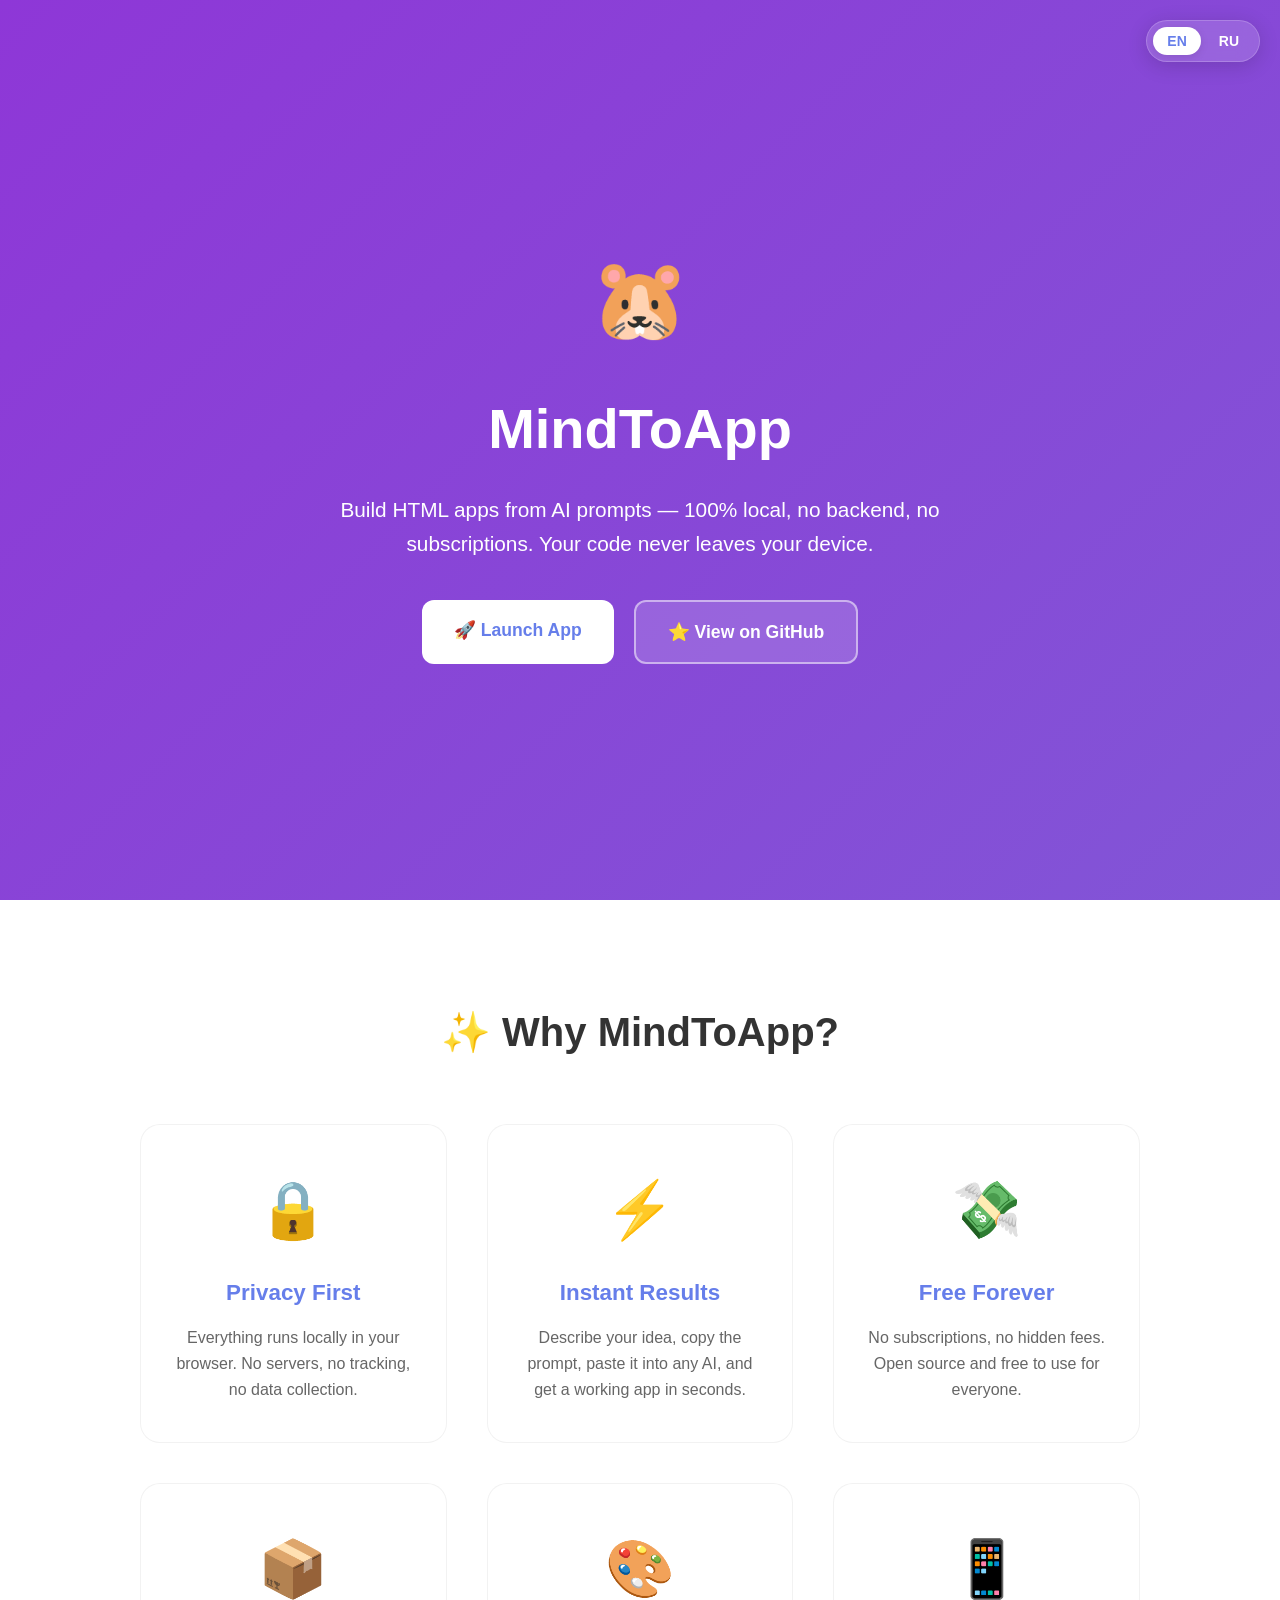
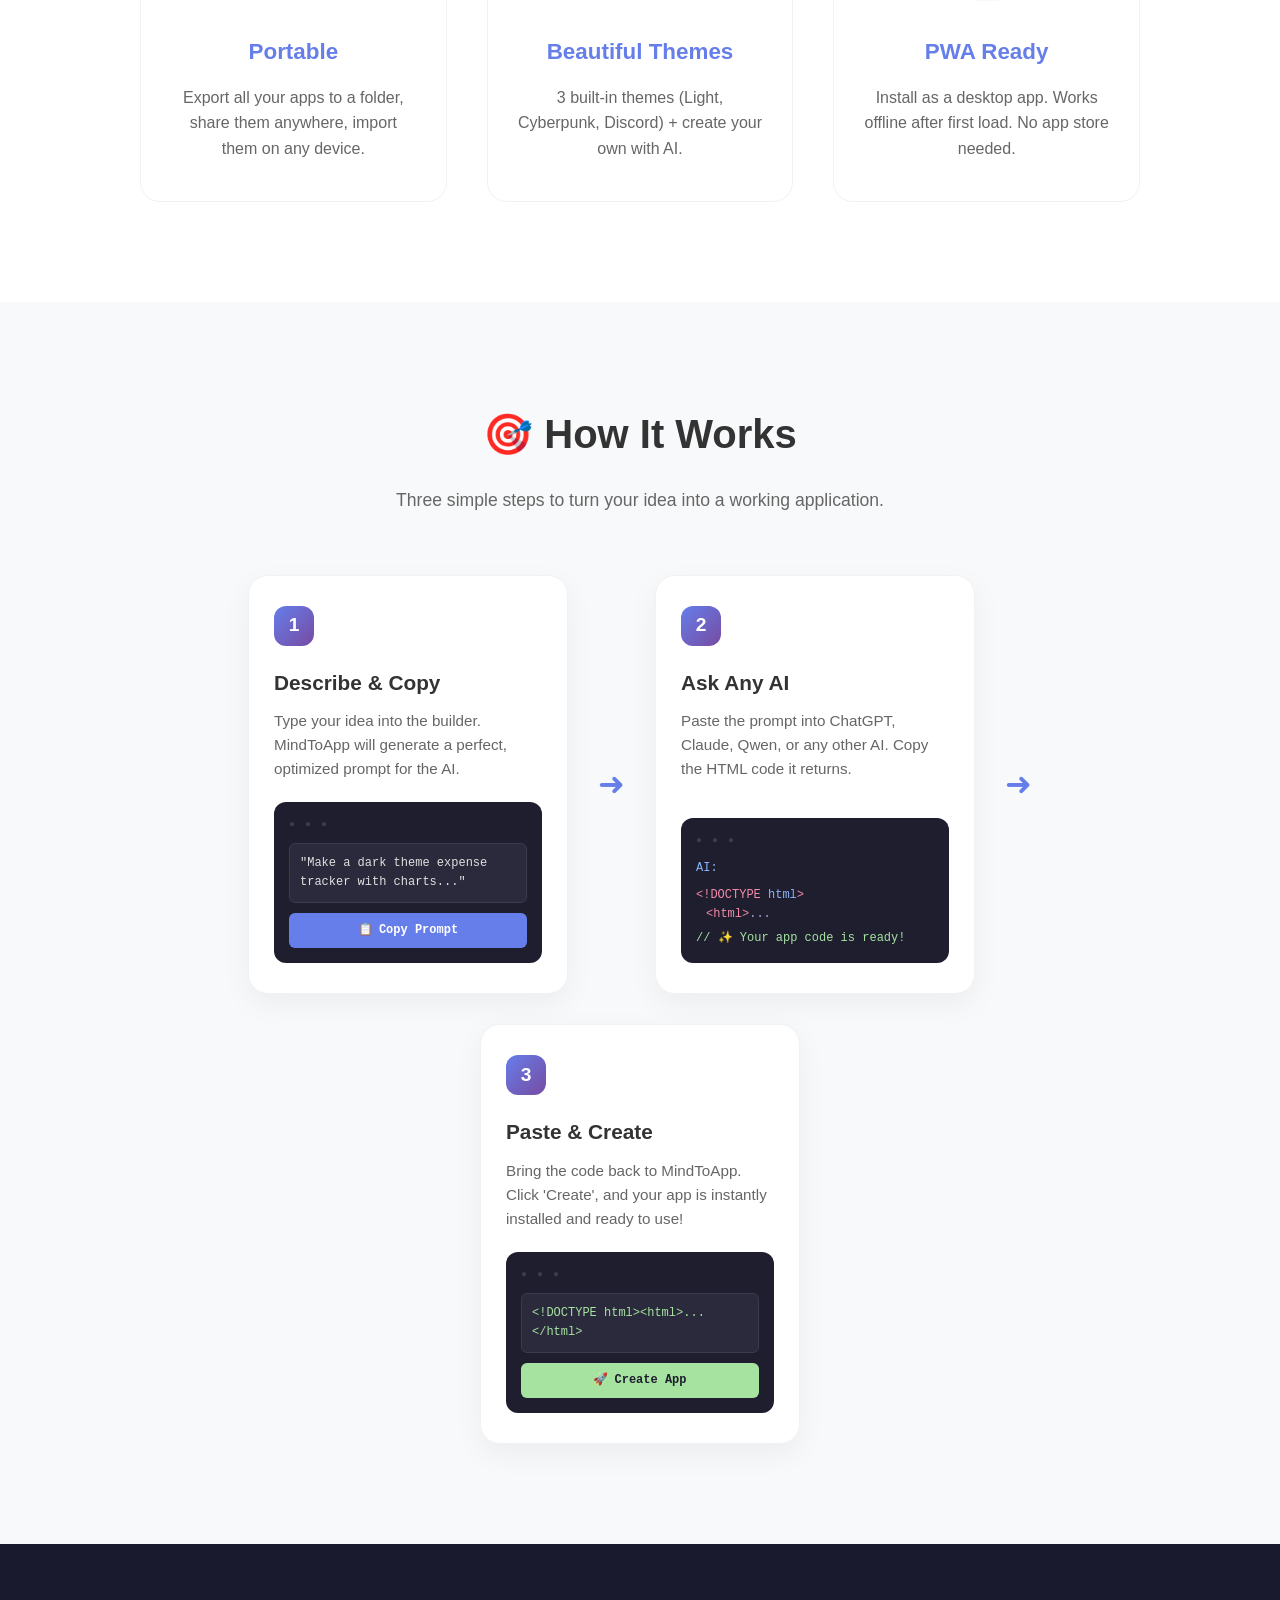
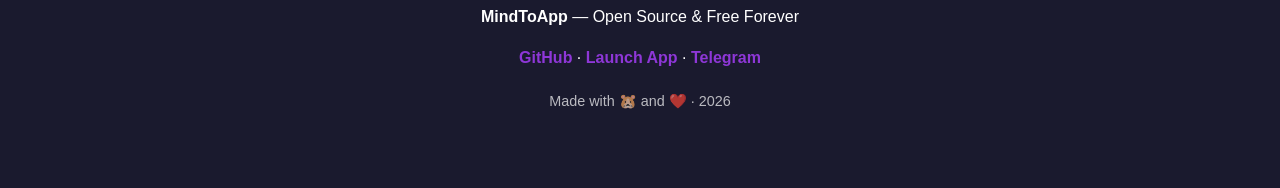
==== commit c4186804: "fix: html index prewiev" ====
--- a/index.html
+++ b/index.html
@@ -2,570 +2,525 @@
 <html lang="en">
 <head>
   <meta charset="UTF-8">
-  <meta http-equiv="Cache-Control" content="no-cache, no-store, must-revalidate">
-  <meta http-equiv="Pragma" content="no-cache">
-  <meta http-equiv="Expires" content="0">
   <meta name="viewport" content="width=device-width, initial-scale=1.0">
-  <title>MindToApp Platform</title>
-  <link rel="stylesheet" href="styles.css">
-  <link rel="stylesheet" href="styles/themes/light.css" data-theme="light">
-  <link rel="stylesheet" href="styles/themes/cyberpunk.css" data-theme="cyberpunk">
-  <link rel="stylesheet" href="styles/themes/discord.css" data-theme="discord">
-  <link rel="manifest" href="manifest.json">
-  <meta name="theme-color" content="#667eea">
-  <link rel="icon" href="data:image/svg+xml,<svg xmlns='http://www.w3.org/2000/svg' viewBox='0 0 100 100'><text y='.9em' font-size='90'>🐹</text></svg>">
-</head>
+  <title>MindToApp — Build HTML Apps from AI Prompts</title>
+  <meta name="description" content="A local-first PWA platform to create, manage and run HTML apps using AI. No backend, no subscriptions.">
+  <style>
+    * { margin: 0; padding: 0; box-sizing: border-box; }
+    
+    body {
+      font-family: -apple-system, BlinkMacSystemFont, 'Segoe UI', Roboto, sans-serif;
+      background: linear-gradient(-45deg, #667eea, #764ba2, #6B8DD6, #8E37D7);
+      background-size: 400% 400%;
+      animation: gradientBG 15s ease infinite;
+      color: #333;
+      line-height: 1.6;
+      overflow-x: hidden;
+    }
+
+    @keyframes gradientBG {
+      0% { background-position: 0% 50%; }
+      50% { background-position: 100% 50%; }
+      100% { background-position: 0% 50%; }
+    }
+    
+    .lang-switcher {
+      position: fixed;
+      top: 20px;
+      right: 20px;
+      z-index: 1000;
+      background: rgba(255, 255, 255, 0.15);
+      backdrop-filter: blur(10px);
+      -webkit-backdrop-filter: blur(10px);
+      border-radius: 30px;
+      padding: 6px;
+      display: flex;
+      gap: 4px;
+      box-shadow: 0 4px 20px rgba(0, 0, 0, 0.15);
+      border: 1px solid rgba(255, 255, 255, 0.2);
+      animation: fadeInDown 0.8s ease-out;
+    }
+    
+    .lang-btn {
+      background: transparent;
+      border: none;
+      color: white;
+      padding: 6px 14px;
+      border-radius: 20px;
+      cursor: pointer;
+      font-size: 14px;
+      font-weight: 600;
+      transition: all 0.3s cubic-bezier(0.4, 0, 0.2, 1);
+    }
+    
+    .lang-btn:hover { background: rgba(255, 255, 255, 0.25); transform: scale(1.05); }
+    .lang-btn.active { background: white; color: #667eea; box-shadow: 0 2px 8px rgba(0,0,0,0.1); }
+    
+    .container { max-width: 1200px; margin: 0 auto; padding: 0 20px; }
+    
+    .hero {
+      min-height: 100vh;
+      display: flex;
+      align-items: center;
+      justify-content: center;
+      text-align: center;
+      color: white;
+      padding: 40px 20px;
+    }
+    
+    .hero-content .emoji {
+      font-size: 5rem;
+      margin-bottom: 20px;
+      display: block;
+      animation: float 3s ease-in-out infinite, fadeIn 1s ease-out;
+    }
+
+    @keyframes float {
+      0%, 100% { transform: translateY(0); }
+      50% { transform: translateY(-15px); }
+    }
+    
+    .hero-content h1 {
+      font-size: 3.5rem;
+      margin-bottom: 20px;
+      font-weight: 800;
+      opacity: 0;
+      animation: fadeInUp 0.8s ease-out 0.2s forwards;
+    }
+    
+    .hero-content p {
+      font-size: 1.3rem;
+      margin-bottom: 40px;
+      opacity: 0;
+      animation: fadeInUp 0.8s ease-out 0.4s forwards;
+      max-width: 700px;
+      margin-left: auto;
+      margin-right: auto;
+    }
+    
+    .cta-buttons {
+      display: flex;
+      gap: 20px;
+      justify-content: center;
+      flex-wrap: wrap;
+      opacity: 0;
+      animation: fadeInUp 0.8s ease-out 0.6s forwards;
+    }
+    
+    .btn {
+      padding: 16px 32px;
+      border-radius: 12px;
+      font-size: 1.1rem;
+      font-weight: 600;
+      text-decoration: none;
+      transition: all 0.3s cubic-bezier(0.4, 0, 0.2, 1);
+      display: inline-block;
+    }
+    
+    .btn-primary { background: white; color: #667eea; }
+    .btn-primary:hover { transform: translateY(-3px); box-shadow: 0 15px 35px rgba(0,0,0,0.2); }
+    
+    .btn-secondary {
+      background: rgba(255,255,255,0.15);
+      color: white;
+      border: 2px solid rgba(255,255,255,0.5);
+      backdrop-filter: blur(5px);
+    }
+    .btn-secondary:hover { background: rgba(255,255,255,0.25); border-color: white; transform: translateY(-3px); }
+    
+    .features { background: white; padding: 100px 20px; }
+    .features h2 { text-align: center; font-size: 2.5rem; margin-bottom: 60px; color: #333; }
+    
+    .features-grid {
+      display: grid;
+      grid-template-columns: repeat(auto-fit, minmax(280px, 1fr));
+      gap: 40px;
+      max-width: 1000px;
+      margin: 0 auto;
+    }
+    
+    .feature-card {
+      text-align: center;
+      padding: 40px 30px;
+      border-radius: 20px;
+      background: #fff;
+      border: 1px solid rgba(0,0,0,0.05);
+      transition: all 0.4s cubic-bezier(0.4, 0, 0.2, 1);
+      opacity: 0;
+      transform: translateY(40px);
+    }
+    .feature-card.visible { opacity: 1; transform: translateY(0); }
+    .feature-card:hover { transform: translateY(-10px); box-shadow: 0 20px 40px rgba(102, 126, 234, 0.15); }
+    
+    .feature-icon { font-size: 3.5rem; margin-bottom: 20px; display: inline-block; transition: transform 0.3s ease; }
+    .feature-card:hover .feature-icon { transform: scale(1.15) rotate(5deg); }
+    .feature-card h3 { font-size: 1.4rem; margin-bottom: 15px; color: #667eea; }
+    .feature-card p { color: #666; font-size: 1rem; line-height: 1.6; }
+    
+    /* ==========================================
+       НОВАЯ СЕКЦИЯ: ВИЗУАЛЬНАЯ СХЕМА (WORKFLOW)
+       ========================================== */
+    .workflow-section {
+      background: #f8f9fa;
+      padding: 100px 20px;
+    }
+    .workflow-section h2 {
+      text-align: center;
+      font-size: 2.5rem;
+      margin-bottom: 20px;
+      color: #333;
+    }
+    .workflow-subtitle {
+      text-align: center;
+      color: #666;
+      font-size: 1.1rem;
+      margin-bottom: 60px;
+      max-width: 600px;
+      margin-left: auto;
+      margin-right: auto;
+    }
+
+    .workflow-grid {
+      display: flex;
+      justify-content: center;
+      align-items: stretch;
+      gap: 30px;
+      max-width: 1100px;
+      margin: 0 auto;
+      flex-wrap: wrap;
+    }
+
+    .workflow-card {
+      background: white;
+      border-radius: 20px;
+      padding: 30px 25px;
+      width: 320px;
+      box-shadow: 0 10px 30px rgba(0,0,0,0.05);
+      border: 1px solid rgba(0,0,0,0.05);
+      transition: all 0.4s ease;
+      opacity: 0;
+      transform: translateY(30px);
+      display: flex;
+      flex-direction: column;
+    }
+    .workflow-card.visible { opacity: 1; transform: translateY(0); }
+    .workflow-card:hover { transform: translateY(-8px); box-shadow: 0 20px 40px rgba(102, 126, 234, 0.15); }
+
+    .workflow-step-num {
+      width: 40px;
+      height: 40px;
+      background: linear-gradient(135deg, #667eea, #764ba2);
+      color: white;
+      border-radius: 12px;
+      display: flex;
+      align-items: center;
+      justify-content: center;
+      font-weight: bold;
+      font-size: 1.2rem;
+      margin-bottom: 20px;
+    }
+
+    .workflow-card h3 { font-size: 1.3rem; margin-bottom: 10px; color: #333; }
+    .workflow-card p { color: #666; font-size: 0.95rem; margin-bottom: 20px; }
+
+    /* Mock UI Elements inside cards */
+    .mock-ui {
+      background: #1e1e2e;
+      border-radius: 12px;
+      padding: 15px;
+      margin-top: auto;
+      font-family: 'Courier New', monospace;
+      font-size: 12px;
+      color: #a6accd;
+      position: relative;
+      overflow: hidden;
+    }
+    .mock-ui::before {
+      content: '● ● ●';
+      color: #3b3b4f;
+      font-size: 10px;
+      letter-spacing: 2px;
+      display: block;
+      margin-bottom: 10px;
+    }
+    .mock-textarea {
+      background: #2a2a3c;
+      border: 1px solid #3b3b4f;
+      border-radius: 6px;
+      padding: 10px;
+      color: #e0e0e0;
+      margin-bottom: 10px;
+      min-height: 60px;
+    }
+    .mock-btn {
+      background: #667eea;
+      color: white;
+      border: none;
+      padding: 8px 16px;
+      border-radius: 6px;
+      font-size: 12px;
+      font-weight: bold;
+      width: 100%;
+      cursor: default;
+      display: flex;
+      align-items: center;
+      justify-content: center;
+      gap: 6px;
+    }
+    .mock-code { color: #a6e3a1; }
+    .mock-tag { color: #f38ba8; }
+    .mock-attr { color: #89b4fa; }
+    
+    .arrow-connector {
+      display: flex;
+      align-items: center;
+      justify-content: center;
+      font-size: 2rem;
+      color: #667eea;
+      animation: pulseArrow 1.5s infinite;
+      align-self: center;
+    }
+    @keyframes pulseArrow {
+      0%, 100% { opacity: 0.4; transform: translateX(0); }
+      50% { opacity: 1; transform: translateX(8px); }
+    }
+
+    footer { background: #1a1a2e; color: white; text-align: center; padding: 60px 20px; }
+    footer p { margin-bottom: 15px; }
+    footer a { color: #8E37D7; text-decoration: none; font-weight: 600; transition: color 0.3s ease; }
+    footer a:hover { color: #a855f7; text-decoration: underline; }
+    
+    @keyframes fadeIn { from { opacity: 0; } to { opacity: 1; } }
+    @keyframes fadeInDown { from { opacity: 0; transform: translateY(-20px); } to { opacity: 1; transform: translateY(0); } }
+    @keyframes fadeInUp { from { opacity: 0; transform: translateY(30px); } to { opacity: 1; transform: translateY(0); } }
+    
+    @media (max-width: 900px) {
+      .workflow-grid { flex-direction: column; align-items: center; }
+      .arrow-connector { transform: rotate(90deg); margin: 10px 0; animation: pulseArrowDown 1.5s infinite; }
+      @keyframes pulseArrowDown {
+        0%, 100% { opacity: 0.4; transform: rotate(90deg) translateX(0); }
+        50% { opacity: 1; transform: rotate(90deg) translateX(8px); }
+      }
+      .hero-content h1 { font-size: 2.5rem; }
+      .hero-content p { font-size: 1.1rem; }
+      .lang-switcher { top: 10px; right: 10px; }
+    }
+  </style>
+
+    <script type="application/json" id="manifest">{"id":"wE6Z4r4U8ZQilPLnTyy3","name":"DFtVl1jBdQ","icon":"📱","description":"no description"}</script>
+  </head>
 <body>
-  <div id="sidebar" class="sidebar">
-    <button id="sidebar-prompt-btn" class="sidebar-btn" title="Copy prompt">📋 prompt</button>
-    <div class="sidebar-arrow">↓</div>
-    <div class="sidebar-ai-wrapper">
-      <button id="sidebar-ai-btn" class="sidebar-btn sidebar-ai-btn" title="Hover for AI list">🤖 AI</button>
-      <div id="sidebar-ai-dropdown" class="sidebar-ai-dropdown"></div>
-    </div>
-    <div class="sidebar-arrow">↓</div>
-    <button id="sidebar-create-btn" class="sidebar-btn sidebar-create-btn" title="Create app from clipboard">🚀 Create</button>
-
-    <div class="sidebar-spacer"></div>
-
-    <button id="sidebar-export-btn" class="sidebar-btn sidebar-export-btn" title="Export apps to folder">📤 Export</button>
-    <button id="sidebar-import-btn" class="sidebar-btn sidebar-import-btn" title="Import apps from folder">📥 Import</button>
-    <button id="sidebar-url-btn" class="sidebar-btn sidebar-url-btn" title="Open URL from clipboard">🔗 URL</button>
+  <div class="lang-switcher">
+    <button class="lang-btn" data-lang="en">EN</button>
+    <button class="lang-btn" data-lang="ru">RU</button>
   </div>
 
-  <div id="toast-container" class="toast-container"></div>
-
-  <div id="main-content" class="main-content">
-    <div id="home-screen" class="screen active">
-      <header>
-        <h1>🏠 My Apps</h1>
-        <button id="burger-menu-btn" class="burger-menu-btn" title="Menu">☰</button>
-        <div class="header-buttons" id="header-menu">
-          <button id="language-toggle-btn" class="btn" title="Switch language">EN</button>
-          <button id="refresh-btn" class="btn" title="Clear cache and refresh">🔄</button>
-          <button id="manage-themes-btn" class="btn" title="Manage themes">🎨 Themes</button>
-          <button id="manage-ai-btn" class="btn" title="Edit AI list">🤖 AI</button>
-          <button id="edit-prompts-btn" class="btn" title="Edit prompt">⚙️ Prompt</button>
-          <button id="builder-btn" class="btn btn-primary">🛠 Builder</button>
-          <button id="add-custom-btn" class="btn">➕ Add</button>
-          <button id="open-store-btn" class="btn">📦 Store</button>
-          <button id="export-urls-btn" class="btn">📤 Export URLs</button>
-          <button id="reset-pwa-btn" class="btn" title="Reset PWA data (fix installation issues)">🧹 Reset PWA</button>
-        </div>
-      </header>
-
-      <div id="ai-panel" class="ai-panel" style="display: none;">
-        <div class="ai-panel-header">
-          <h2>🤖 AI for creating apps</h2>
-          <button id="ai-panel-close-btn" class="modal-close" title="Close">&times;</button>
-        </div>
-        <p class="ai-panel-hint">You can change the list via «🤖 AI».</p>
-        <div id="ai-panel-grid" class="ai-panel-grid"></div>
-      </div>
-
-      <div id="builder-panel" class="builder-panel" style="display: none;">
-        <div class="builder-panel-header">
-          <h2>🛠 App Builder</h2>
-          <button id="builder-close-btn" class="modal-close" title="Close">&times;</button>
-        </div>
-        <div class="builder-container">
-          <div class="builder-block">
-            <div class="builder-block-number">1</div>
-            <h3 class="builder-block-title">💡 Describe your idea</h3>
-            <p class="builder-block-desc">Describe the app you want to create. The more details — the better the result.</p>
-            <textarea id="builder-idea-input" class="idea-input" placeholder="For example: Expense calculator with charts, dark theme, and history saved in localStorage..."></textarea>
-            <button id="builder-copy-prompt-btn" class="btn btn-primary" style="width: 100%; margin-top: 10px;">📋 Copy prompt</button>
-            <div id="builder-status-1" class="modal-status"></div>
-          </div>
-          <div class="builder-arrow">→</div>
-          <div class="builder-block">
-            <div class="builder-block-number">2</div>
-            <h3 class="builder-block-title">🤖 Send to AI</h3>
-            <p class="builder-block-desc">Paste the copied prompt into any AI and wait for the response.</p>
-            <select id="builder-ai-select" class="builder-select"></select>
-            <button id="builder-open-ai-btn" class="btn btn-secondary" style="width: 100%; margin-top: 10px;">🌐 Open AI</button>
-            <p class="builder-hint">After receiving the response, copy the entire HTML code.</p>
-          </div>
-          <div class="builder-arrow">→</div>
-          <div class="builder-block">
-            <div class="builder-block-number">3</div>
-            <h3 class="builder-block-title">🚀 Create app</h3>
-            <p class="builder-block-desc">Paste the HTML code returned by AI and click "Create".</p>
-            <textarea id="builder-code-input" class="code-input" placeholder="Paste the entire HTML code from AI here..."></textarea>
-            <button id="builder-create-btn" class="btn btn-primary" style="width: 100%; margin-top: 10px;">🚀 Create app</button>
-            <div id="builder-status-3" class="modal-status"></div>
-          </div>
-        </div>
-      </div>
-
-      <div id="installed-apps" class="app-grid"></div>
-      <div id="empty-state" class="empty-state" style="display: none;">
-        <p>You don't have any installed apps yet</p>
-        <button id="go-to-store-btn" class="btn btn-primary">Go to store</button>
+  <section class="hero">
+    <div class="hero-content">
+      <span class="emoji">🐹</span>
+      <h1 data-i18n="title">MindToApp</h1>
+      <p data-i18n="subtitle">Build HTML apps from AI prompts — 100% local, no backend, no subscriptions. Your code never leaves your device.</p>
+      <div class="cta-buttons">
+        <a href="core/" class="btn btn-primary" data-i18n="launch">🚀 Launch App</a>
+        <a href="https://github.com/e3Dr8nj/MindToApp" class="btn btn-secondary" data-i18n="github">⭐ View on GitHub</a>
       </div>
     </div>
-
-    <div id="store-screen" class="screen">
-      <header>
-        <button id="back-to-home-btn" class="btn">← Back</button>
-        <h1>📦 Store</h1>
-        <button id="add-custom-btn-store" class="btn">➕ Add</button>
-      </header>
-      <div id="all-apps" class="app-grid"></div>
-    </div>
-
-    <div id="app-screen" class="screen">
-      <header class="app-header">
-        <button id="close-app-btn" class="btn btn-back" title="Back to home">← Back</button>
-        <h1 id="current-app-name">Application</h1>
-        <div class="header-spacer"></div>
-      </header>
-      <iframe id="app-frame" sandbox="allow-scripts allow-same-origin allow-forms allow-modals allow-downloads allow-popups" title="App"></iframe>
-    </div>
-
-    <div id="clipboard-screen" class="screen">
-      <header class="app-header">
-        <button id="close-clipboard-screen-btn" class="btn btn-back" title="Close">← Back</button>
-        <h1>📋 Clipboard</h1>
-        <div class="header-spacer"></div>
-      </header>
-      <div id="clipboard-content-area" class="clipboard-content-area"></div>
-    </div>
-  </div>
-
-  <div id="create-modal" class="modal">
-    <div class="modal-content modal-create">
-      <div class="modal-header">
-        <h2>✨ Create app with AI</h2>
-        <button class="modal-close" id="close-create-btn">&times;</button>
-      </div>
-      <div class="modal-body">
-        <div class="step-box">
-          <h3>1. Describe your idea:</h3>
-          <textarea id="user-idea-input" class="idea-input" placeholder="For example: Expense calculator with charts and history in dark theme..."></textarea>
-        </div>
-        <div class="step-box">
-          <h3>2. Ready prompt (updates automatically):</h3>
-          <div class="prompt-code-box">
-            <textarea id="prompt-text" readonly></textarea>
-          </div>
-          <button id="copy-prompt-btn" class="btn btn-small">📋 1. Copy prompt</button>
-        </div>
-        <div class="step-box">
-          <h3>3. Paste prompt into AI:</h3>
-          <p style="font-size: 13px; color: var(--description-color); margin-bottom: 10px;">Open the link, paste the prompt, wait for response and copy HTML code.</p>
-          <div id="create-ai-links" class="ai-links"></div>
-        </div>
-        <div class="step-box">
-          <h3>4. Paste the received HTML code:</h3>
-          <textarea id="generated-code-input" class="code-input" placeholder="Paste the entire index.html code here..."></textarea>
-          <div id="create-status" class="modal-status"></div>
-        </div>
-      </div>
-      <div class="modal-footer">
-        <button id="cancel-create-btn" class="btn btn-secondary">Cancel</button>
-        <button id="confirm-create-btn" class="btn btn-primary">🚀 Create app</button>
+  </section>
+
+  <section class="features">
+    <div class="container">
+      <h2 data-i18n="featuresTitle">✨ Why MindToApp?</h2>
+      <div class="features-grid">
+        <div class="feature-card reveal">
+          <div class="feature-icon">🔒</div>
+          <h3 data-i18n="f1Title">Privacy First</h3>
+          <p data-i18n="f1Desc">Everything runs locally in your browser. No servers, no tracking, no data collection.</p>
+        </div>
+        <div class="feature-card reveal">
+          <div class="feature-icon">⚡</div>
+          <h3 data-i18n="f2Title">Instant Results</h3>
+          <p data-i18n="f2Desc">Describe your idea, copy the prompt, paste it into any AI, and get a working app in seconds.</p>
+        </div>
+        <div class="feature-card reveal">
+          <div class="feature-icon">💸</div>
+          <h3 data-i18n="f3Title">Free Forever</h3>
+          <p data-i18n="f3Desc">No subscriptions, no hidden fees. Open source and free to use for everyone.</p>
+        </div>
+        <div class="feature-card reveal">
+          <div class="feature-icon">📦</div>
+          <h3 data-i18n="f4Title">Portable</h3>
+          <p data-i18n="f4Desc">Export all your apps to a folder, share them anywhere, import them on any device.</p>
+        </div>
+        <div class="feature-card reveal">
+          <div class="feature-icon">🎨</div>
+          <h3 data-i18n="f5Title">Beautiful Themes</h3>
+          <p data-i18n="f5Desc">3 built-in themes (Light, Cyberpunk, Discord) + create your own with AI.</p>
+        </div>
+        <div class="feature-card reveal">
+          <div class="feature-icon">📱</div>
+          <h3 data-i18n="f6Title">PWA Ready</h3>
+          <p data-i18n="f6Desc">Install as a desktop app. Works offline after first load. No app store needed.</p>
+        </div>
       </div>
     </div>
-  </div>
-
-  <div id="add-modal" class="modal">
-    <div class="modal-content">
-      <div class="modal-header">
-        <h2>➕ Add module</h2>
-        <button class="modal-close" id="close-modal-btn">&times;</button>
-      </div>
-      <div class="modal-body">
-        <div class="tab" data-tab="url">
-          <p class="modal-description">Paste a direct link to the HTML file or folder.<br>Supported: <code>.html</code>, <code>.txt</code>, GitHub Gist (Raw), GitHub Pages.</p>
-          <input type="url" id="module-url-input" placeholder="https://example.com/module/" class="url-input">
-        </div>
-        <div class="tab" data-tab="local" style="display: none;">
-          <p class="modal-description">Select <b>one .html file</b> from your computer.</p>
-          <input type="file" id="local-file-input" accept=".html" style="display: none;">
-          <button class="btn btn-secondary" id="select-file-btn" style="width: 100%; padding: 14px; margin-bottom: 10px;">📂 Select .html file</button>
-          <div id="selected-file-name" style="color: var(--accent-color); font-size: 14px; text-align: center; font-weight: 500;"></div>
-        </div>
-        <div class="tab" data-tab="folder" style="display: none;">
-          <p class="modal-description">Select a <b>folder</b> with the module (must have index.html).</p>
-          <input type="file" id="folder-input" webkitdirectory directory multiple style="display: none;">
-          <button class="btn btn-secondary" id="select-folder-btn" style="width: 100%; padding: 14px; margin-bottom: 10px;">📁 Select folder</button>
-          <div id="selected-folder-info" style="color: var(--accent-color); font-size: 14px; text-align: center; font-weight: 500;"></div>
-          <div class="folder-warning">⚠️ Works in Chrome, Edge, Firefox. Doesn't work in Safari.</div>
-        </div>
-        <div class="tab" data-tab="code" style="display: none;">
-          <p class="modal-description">Paste the full HTML code of the app. Code must contain <code>&lt;script id="manifest"&gt;</code> in <code>&lt;head&gt;</code>.</p>
-          <textarea id="code-input-textarea" class="code-input" placeholder="Paste the app HTML code here..."></textarea>
-        </div>
-        <div class="tab-switcher">
-          <button class="tab-btn active" data-target="url">🔗 Link</button>
-          <button class="tab-btn" data-target="local">📄 File</button>
-          <button class="tab-btn" data-target="folder">📁 Folder</button>
-          <button class="tab-btn" data-target="code">📋 Code</button>
-        </div>
-        <div id="modal-status" class="modal-status"></div>
-      </div>
-      <div class="modal-footer">
-        <button id="cancel-modal-btn" class="btn btn-secondary">Cancel</button>
-        <button id="confirm-add-btn" class="btn btn-primary">Add</button>
+  </section>
+
+  <!-- НОВАЯ СЕКЦИЯ: ВИЗУАЛЬНАЯ СХЕМА -->
+  <section class="workflow-section">
+    <div class="container">
+      <h2 data-i18n="workflowTitle">🎯 How It Works</h2>
+      <p class="workflow-subtitle" data-i18n="workflowSubtitle">Three simple steps to turn your idea into a working application.</p>
+      
+      <div class="workflow-grid">
+        <!-- Шаг 1 -->
+        <div class="workflow-card reveal">
+          <div class="workflow-step-num">1</div>
+          <h3 data-i18n="w1Title">Describe & Copy</h3>
+          <p data-i18n="w1Desc">Type your idea into the builder. MindToApp will generate a perfect, optimized prompt for the AI.</p>
+          <div class="mock-ui">
+            <div class="mock-textarea" data-i18n="mockIdea">"Make a dark theme expense tracker with charts..."</div>
+            <div class="mock-btn">📋 <span data-i18n="mockCopyBtn">Copy Prompt</span></div>
+          </div>
+        </div>
+
+        <div class="arrow-connector">➜</div>
+
+        <!-- Шаг 2 -->
+        <div class="workflow-card reveal">
+          <div class="workflow-step-num">2</div>
+          <h3 data-i18n="w2Title">Ask Any AI</h3>
+          <p data-i18n="w2Desc">Paste the prompt into ChatGPT, Claude, Qwen, or any other AI. Copy the HTML code it returns.</p>
+          <div class="mock-ui">
+            <div style="margin-bottom: 8px; color: #89b4fa;">AI:</div>
+            <div><span class="mock-tag">&lt;!DOCTYPE</span> <span class="mock-attr">html</span><span class="mock-tag">&gt;</span></div>
+            <div style="padding-left: 10px;"><span class="mock-tag">&lt;html&gt;</span>...</div>
+            <div class="mock-code" style="margin-top: 5px;">// ✨ Your app code is ready!</div>
+          </div>
+        </div>
+
+        <div class="arrow-connector">➜</div>
+
+        <!-- Шаг 3 -->
+        <div class="workflow-card reveal">
+          <div class="workflow-step-num">3</div>
+          <h3 data-i18n="w3Title">Paste & Create</h3>
+          <p data-i18n="w3Desc">Bring the code back to MindToApp. Click "Create", and your app is instantly installed and ready to use!</p>
+          <div class="mock-ui">
+            <div class="mock-textarea" style="color: #a6e3a1;">&lt;!DOCTYPE html&gt;&lt;html&gt;...&lt;/html&gt;</div>
+            <div class="mock-btn" style="background: #a6e3a1; color: #1e1e2e;">🚀 <span data-i18n="mockCreateBtn">Create App</span></div>
+          </div>
+        </div>
       </div>
     </div>
-  </div>
-
-  <div id="edit-modal" class="modal">
-    <div class="modal-content modal-edit">
-      <div class="modal-header">
-        <h2 id="edit-modal-title">✏️ Edit</h2>
-        <button class="modal-close" id="close-edit-btn">&times;</button>
-      </div>
-      <div class="modal-body">
-        <div class="edit-preview">
-          <div class="edit-preview-icon" id="edit-preview-icon">📱</div>
-          <div class="edit-preview-info">
-            <div class="edit-preview-name" id="edit-preview-name">Name</div>
-            <div class="edit-preview-desc" id="edit-preview-desc">Description</div>
-          </div>
-        </div>
-        <div class="step-box">
-          <div style="display: flex; gap: 10px; margin-bottom: 10px;">
-            <button id="toggle-code-btn" class="btn btn-secondary" style="flex: 1;">👁 Show code</button>
-            <button id="copy-code-btn" class="btn btn-primary" style="flex: 1;">📋 Copy code</button>
-          </div>
-          <textarea id="edit-source-code" class="code-input" style="display: none;" readonly></textarea>
-        </div>
-        <div class="step-box">
-          <button id="copy-edit-prompt-btn" class="btn btn-primary" style="width: 100%;">📋 Copy prompt + code for AI</button>
-          <div id="edit-status" class="modal-status"></div>
-        </div>
-      </div>
-      <div class="modal-footer">
-        <button id="cancel-edit-btn" class="btn btn-secondary" style="width: 100%;">Close</button>
-      </div>
+  </section>
+
+  <footer>
+    <div class="container">
+      <p><strong data-i18n="footerTitle">MindToApp</strong> — <span data-i18n="footerDesc">Open Source & Free Forever</span></p>
+      <p>
+        <a href="https://github.com/e3Dr8nj/MindToApp" data-i18n="footerGithub">GitHub</a> · 
+        <a href="core/" data-i18n="footerLaunch">Launch App</a> · 
+        <a href="https://t.me/H9Skd8" data-i18n="footerTelegram">Telegram</a>
+      </p>
+      <p style="margin-top: 20px; opacity: 0.7; font-size: 0.9rem;" data-i18n="footerMade">
+        Made with 🐹 and ❤️ · 2026
+      </p>
     </div>
-  </div>
-
-  <div id="share-modal" class="modal">
-    <div class="modal-content modal-share">
-      <div class="modal-header">
-        <h2>📤 Поделиться приложением</h2>
-        <button class="modal-close" id="close-share-btn">&times;</button>
-      </div>
-      <div class="modal-body">
-        <div class="share-preview">
-          <div class="share-preview-icon" id="share-preview-icon">📱</div>
-          <div class="share-preview-info">
-            <div class="share-preview-name" id="share-preview-name">Name</div>
-            <div class="share-preview-desc" id="share-preview-desc">Description</div>
-          </div>
-        </div>
-
-        <div class="step-box" id="share-file-block">
-          <h3>📤 Поделиться файлом</h3>
-          <p style="font-size: 13px; color: var(--description-color); margin-bottom: 10px;">Отправьте HTML-файл через Telegram, WhatsApp или другие приложения.</p>
-          <button id="share-file-btn" class="btn btn-primary" style="width: 100%; margin-top: 10px;">📤 Поделиться файлом</button>
-        </div>
-
-        <div id="share-or-divider" style="text-align: center; color: var(--description-color); font-size: 14px; margin: 15px 0; font-weight: 500;">— или —</div>
-
-        <div class="step-box">
-          <h3>1️⃣ Скопируйте код приложения</h3>
-          <button id="copy-app-code-btn" class="btn btn-primary" style="width: 100%; margin-top: 10px;">📋 Скопировать код</button>
-          <div id="copy-code-status" class="modal-status"></div>
-        </div>
-
-        <div class="step-box">
-          <h3>2️⃣ Разместите код и получите ссылку</h3>
-          <p style="font-size: 13px; color: var(--description-color); margin-bottom: 10px;">Выберите сервис, вставьте код и сохраните:</p>
-          <div style="display: flex; flex-direction: column; gap: 8px;">
-            <a href="https://gist.github.com" target="_blank" rel="noopener noreferrer" class="btn btn-secondary" style="text-align: center; text-decoration: none;">GitHub Gist</a>
-            <a href="https://privatebin.net/" target="_blank" rel="noopener noreferrer" class="btn btn-secondary" style="text-align: center; text-decoration: none;">PrivateBin</a>
-            <a href="https://www.toptal.com/developers/hastebin" target="_blank" rel="noopener noreferrer" class="btn btn-secondary" style="text-align: center; text-decoration: none;">Toptal Hastebin</a>
-          </div>
-        </div>
-
-        <div class="step-box">
-          <h3>3️⃣ Привяжите ссылку к приложению</h3>
-          <input type="url" id="share-url-input" class="url-input" placeholder="https://..." style="margin-bottom: 10px;">
-          <div id="share-url-status" class="modal-status"></div>
-          <div style="display: flex; gap: 10px; flex-wrap: wrap;">
-            <button id="bind-url-btn" class="btn btn-primary" style="flex: 1;">🔗 Привязать ссылку</button>
-            <button id="unbind-url-btn" class="btn btn-secondary" style="display: none; flex: 1;">✂️ Отвязать</button>
-          </div>
-        </div>
-
-        <div class="step-box" id="share-telegram-block" style="display: none;">
-          <h3>4️⃣ Поделитесь ссылкой в Telegram</h3>
-          <button id="share-telegram-btn" class="btn btn-primary" style="width: 100%; margin-top: 10px;">📱 Поделиться в Telegram</button>
-        </div>
-      </div>
-      <div class="modal-footer">
-        <button id="close-share-footer-btn" class="btn btn-secondary">Закрыть</button>
-      </div>
-    </div>
-  </div>
-
-  <div id="export-modal" class="modal">
-    <div class="modal-content" style="max-width: 700px;">
-      <div class="modal-header">
-        <h2>📤 Экспорт приложений в папку</h2>
-        <button class="modal-close" id="close-export-btn">&times;</button>
-      </div>
-      <div class="modal-body">
-        <div class="step-box">
-          <p id="export-modal-desc" style="font-size: 13px; color: var(--description-color); margin-bottom: 12px;">
-            Выберите папку для сохранения всех установленных приложений в виде отдельных HTML-файлов. Имена файлов будут в формате Название_ID.html. Существующие файлы будут пропущены.
-          </p>
-
-          <div style="background: var(--card-bg); padding: 12px; border-radius: 8px; margin-bottom: 15px;">
-            <div style="font-size: 12px; color: var(--description-color); margin-bottom: 5px;">📁 Выбранная папка:</div>
-            <div id="export-folder-path" style="font-size: 14px; color: var(--text-color); font-weight: 500; word-break: break-all;">Папка не выбрана</div>
-          </div>
-
-          <div style="display: flex; gap: 10px; flex-wrap: wrap;">
-            <button id="export-select-folder-btn" class="btn btn-secondary" style="flex: 1;">📁 Выбрать папку для экспорта</button>
-            <button id="export-clear-btn" class="btn btn-secondary" style="flex: 0 0 auto;">🗑 Очистить</button>
-          </div>
-
-          <div id="export-status" class="modal-status" style="margin-top: 15px;"></div>
-
-          <div id="export-log" class="export-log" style="display: none; margin-top: 15px; max-height: 250px; overflow-y: auto; background: var(--code-bg); border-radius: 8px; padding: 10px; font-family: monospace; font-size: 12px;"></div>
-        </div>
-      </div>
-      <div class="modal-footer">
-        <button id="export-run-btn" class="btn btn-primary">🚀 Начать экспорт</button>
-        <button id="close-export-footer-btn" class="btn btn-secondary">Закрыть</button>
-      </div>
-    </div>
-  </div>
-
-  <div id="import-modal" class="modal">
-    <div class="modal-content" style="max-width: 700px;">
-      <div class="modal-header">
-        <h2>📥 Импорт приложений из папки</h2>
-        <button class="modal-close" id="close-import-btn">&times;</button>
-      </div>
-      <div class="modal-body">
-        <div class="step-box">
-          <p id="import-modal-desc" style="font-size: 13px; color: var(--description-color); margin-bottom: 12px;">
-            Выберите папку с HTML-файлами. Система рекурсивно просканирует все вложенные папки и создаст приложения из файлов с корректным manifest. Приложения с существующими ID будут пропущены.
-          </p>
-          <p id="import-default-hint" style="font-size: 12px; color: var(--accent-color); margin-bottom: 15px; font-style: italic;">
-            💡 По умолчанию: папка загрузок Telegram
-          </p>
-
-          <div style="background: var(--card-bg); padding: 12px; border-radius: 8px; margin-bottom: 15px;">
-            <div style="font-size: 12px; color: var(--description-color); margin-bottom: 5px;">📁 Выбранная папка:</div>
-            <div id="import-folder-path" style="font-size: 14px; color: var(--text-color); font-weight: 500; word-break: break-all;">Папка не выбрана</div>
-          </div>
-
-          <input type="file" id="import-folder-input" webkitdirectory directory multiple style="display: none;">
-
-          <div style="display: flex; gap: 10px; flex-wrap: wrap;">
-            <button id="import-select-folder-btn" class="btn btn-secondary" style="flex: 1;">📁 Выбрать папку</button>
-            <button id="import-clear-btn" class="btn btn-secondary" style="flex: 0 0 auto;">🗑 Очистить</button>
-          </div>
-
-          <div id="import-status" class="modal-status" style="margin-top: 15px;"></div>
-
-          <div id="import-log" class="import-log" style="display: none; margin-top: 15px; max-height: 250px; overflow-y: auto; background: var(--code-bg); border-radius: 8px; padding: 10px; font-family: monospace; font-size: 12px;"></div>
-        </div>
-      </div>
-      <div class="modal-footer">
-        <button id="import-run-btn" class="btn btn-primary">🚀 Начать импорт</button>
-        <button id="close-import-footer-btn" class="btn btn-secondary">Закрыть</button>
-      </div>
-    </div>
-  </div>
-
-  <div id="themes-modal" class="modal">
-    <div class="modal-content">
-      <div class="modal-header">
-        <h2>🎨 Manage themes</h2>
-        <button class="modal-close" id="close-themes-btn">&times;</button>
-      </div>
-      <div class="modal-body">
-        <div class="step-box">
-          <h3>System themes</h3>
-          <div class="themes-list">
-            <div class="theme-item">
-              <span>☀️ Light</span>
-              <button class="btn btn-small" onclick="applyTheme('light')">Apply</button>
-            </div>
-            <div class="theme-item">
-              <span>🌆 Cyberpunk</span>
-              <button class="btn btn-small" onclick="applyTheme('cyberpunk')">Apply</button>
-            </div>
-            <div class="theme-item">
-              <span>💬 Discord</span>
-              <button class="btn btn-small" onclick="applyTheme('discord')">Apply</button>
-            </div>
-          </div>
-        </div>
-        <div class="step-box">
-          <h3>Custom themes</h3>
-          <div id="custom-themes-list" class="custom-themes-list"></div>
-          <button id="add-theme-btn" class="btn btn-primary" style="width: 100%; margin-top: 10px;">➕ Add custom theme</button>
-        </div>
-      </div>
-      <div class="modal-footer">
-        <button id="close-themes-footer-btn" class="btn btn-secondary">Close</button>
-      </div>
-    </div>
-  </div>
-
-  <div id="add-theme-modal" class="modal">
-    <div class="modal-content modal-create">
-      <div class="modal-header">
-        <h2>➕ Add custom theme</h2>
-        <button class="modal-close" id="close-add-theme-btn">&times;</button>
-      </div>
-      <div class="modal-body">
-        <div class="step-box">
-          <h3>1. Copy theme template</h3>
-          <p style="font-size: 13px; color: var(--description-color); margin-bottom: 10px;">Copy the template below and send it to AI.</p>
-          <button id="copy-theme-template-btn" class="btn btn-secondary" style="width: 100%;">📋 Copy template</button>
-        </div>
-        <div class="step-box">
-          <h3>2. Send template to AI</h3>
-          <p style="font-size: 13px; color: var(--description-color); margin-bottom: 10px;">Paste the template into AI and describe what theme you want (colors, style, mood, etc.).</p>
-          <div id="theme-ai-links" class="ai-links"></div>
-        </div>
-        <div class="step-box">
-          <h3>3. Paste the result</h3>
-          <input type="text" id="theme-name-input" class="url-input" placeholder="Theme name (e.g., Green Neon)" style="margin-bottom: 10px;">
-          <textarea id="theme-css-input" class="code-input" placeholder="Paste the CSS code from AI here..." style="height: 250px;"></textarea>
-          <div id="add-theme-status" class="modal-status"></div>
-        </div>
-      </div>
-      <div class="modal-footer">
-        <button id="cancel-add-theme-btn" class="btn btn-secondary">Cancel</button>
-        <button id="submit-theme-btn" class="btn btn-primary">Add theme</button>
-      </div>
-    </div>
-  </div>
-
-  <div id="prompts-modal" class="modal">
-    <div class="modal-content" style="max-width: 800px;">
-      <div class="modal-header">
-        <h2>⚙️ Prompt editor</h2>
-        <button class="modal-close" id="close-prompts-btn">&times;</button>
-      </div>
-      <div class="modal-body">
-        <div class="step-box">
-          <p style="font-size: 13px; color: var(--description-color); margin-bottom: 12px;">This prompt is used when creating and editing apps. Change it to customize AI behavior.</p>
-          <textarea id="prompt-editor-textarea" class="code-input" style="height: 400px;"></textarea>
-        </div>
-        <div id="prompt-editor-status" class="modal-status"></div>
-      </div>
-      <div class="modal-footer">
-        <button id="reset-prompt-btn" class="btn btn-secondary">🔄 Reset to default</button>
-        <button id="save-prompt-btn" class="btn btn-primary">💾 Save changes</button>
-      </div>
-    </div>
-  </div>
-
-  <div id="ai-manager-modal" class="modal">
-    <div class="modal-content" style="max-width: 700px;">
-      <div class="modal-header">
-        <h2>🤖 AI list</h2>
-        <button class="modal-close" id="close-ai-manager-btn">&times;</button>
-      </div>
-      <div class="modal-body">
-        <div class="step-box">
-          <h3>Your AI</h3>
-          <p style="font-size: 13px; color: var(--description-color); margin-bottom: 12px;">Order in list = order in menu.</p>
-          <div id="ai-manager-list" class="ai-manager-list"></div>
-        </div>
-        <div class="step-box ai-editor-box" id="ai-editor-box" style="display: none;">
-          <h3 id="ai-editor-title">➕ New AI</h3>
-          <input type="hidden" id="ai-edit-id">
-          <label for="ai-edit-name">Name</label>
-          <input type="text" id="ai-edit-name" class="url-input" placeholder="For example: Qwen Chat">
-          <label for="ai-edit-url">URL</label>
-          <input type="url" id="ai-edit-url" class="url-input" placeholder="https://chat.qwenlm.ai">
-          <div id="ai-editor-status" class="modal-status"></div>
-          <div class="ai-editor-buttons">
-            <button id="save-ai-btn" class="btn btn-primary">💾 Save</button>
-            <button id="cancel-ai-edit-btn" class="btn btn-secondary">Cancel</button>
-          </div>
-        </div>
-      </div>
-      <div class="modal-footer">
-        <button id="add-ai-btn" class="btn btn-primary">➕ Add AI</button>
-        <button id="reset-ai-list-btn" class="btn btn-secondary">🔄 Reset list</button>
-        <button id="close-ai-manager-footer-btn" class="btn btn-secondary">Close</button>
-      </div>
-    </div>
-  </div>
-
-  <div id="app-info-modal" class="modal">
-    <div class="modal-content">
-      <div class="modal-header">
-        <h2 id="app-info-title">Application</h2>
-        <button class="modal-close" id="close-app-info-btn">&times;</button>
-      </div>
-      <div class="modal-body">
-        <div class="app-info-preview">
-          <div class="app-info-icon" id="app-info-icon">📱</div>
-          <div class="app-info-details">
-            <div class="app-info-name" id="app-info-name">Name</div>
-            <div class="app-info-desc" id="app-info-desc">Description</div>
-          </div>
-        </div>
-        <div id="app-info-link-block" class="app-info-link-block" style="display: none;"></div>
-        <div id="app-info-actions" class="app-info-actions"></div>
-      </div>
-      <div class="modal-footer">
-        <button id="close-app-info-footer-btn" class="btn btn-secondary">Close</button>
-      </div>
-    </div>
-  </div>
-
-  <div id="export-urls-modal" class="modal">
-    <div class="modal-content" style="max-width: 700px;">
-      <div class="modal-header">
-        <h2>📤 Export URLs</h2>
-        <button class="modal-close" id="close-export-urls-btn">&times;</button>
-      </div>
-      <div class="modal-body">
-        <p style="font-size: 13px; color: var(--description-color); margin-bottom: 15px;">List of apps from "My Apps" with bound links.</p>
-        <div id="export-urls-empty" class="export-urls-empty" style="display: none;">
-          <p>📭 No apps with bound links</p>
-          <p style="font-size: 14px; color: var(--description-color); margin-top: 10px;">Bind links via the "📤" button on app cards.</p>
-        </div>
-        <textarea id="export-urls-text" class="export-urls-text" readonly></textarea>
-        <div id="export-urls-status" class="modal-status"></div>
-      </div>
-      <div class="modal-footer">
-        <button id="copy-export-urls-btn" class="btn btn-primary">📋 Copy list</button>
-        <button id="close-export-urls-footer-btn" class="btn btn-secondary">Close</button>
-      </div>
-    </div>
-  </div>
-
-  <!-- ПОРЯДОК ПОДКЛЮЧЕНИЯ СКРИПТОВ ВАЖЕН! -->
-  <!-- app-factory.js должен загружаться ПЕРЕД скриптами, которые используют createAppFromHtml -->
-  <script src="scripts/i18n.js"></script>
-  <script src="scripts/prompts.js"></script>
-  <script src="scripts/prompt-editor.js"></script>
-  <script src="scripts/db.js"></script>
-  <script src="scripts/state.js"></script>
-  <script src="scripts/theme.js"></script>
-  <script src="scripts/custom-themes.js"></script>
-  <script src="scripts/ai-list.js"></script>
-  <script src="scripts/registry.js"></script>
-  <script src="scripts/render.js"></script>
-  <script src="scripts/app-factory.js"></script>
-  <script src="scripts/create.js"></script>
-  <script src="scripts/edit.js"></script>
-  <script src="scripts/add.js"></script>
-  <script src="scripts/share.js"></script>
-  <script src="scripts/import.js"></script>
-  <script src="scripts/export.js"></script>
-  <script src="scripts/app-core.js"></script>
-  <script src="scripts/app-clipboard.js"></script>
-  <script src="scripts/app-builder.js"></script>
-  <script src="scripts/app-ai.js"></script>
-  <script src="scripts/app-events.js"></script>
+  </footer>
+
+  <script>
+    const translations = {
+      en: {
+        title: "MindToApp",
+        subtitle: "Build HTML apps from AI prompts — 100% local, no backend, no subscriptions. Your code never leaves your device.",
+        launch: "🚀 Launch App",
+        github: "⭐ View on GitHub",
+        featuresTitle: "✨ Why MindToApp?",
+        f1Title: "Privacy First", f1Desc: "Everything runs locally in your browser. No servers, no tracking, no data collection.",
+        f2Title: "Instant Results", f2Desc: "Describe your idea, copy the prompt, paste it into any AI, and get a working app in seconds.",
+        f3Title: "Free Forever", f3Desc: "No subscriptions, no hidden fees. Open source and free to use for everyone.",
+        f4Title: "Portable", f4Desc: "Export all your apps to a folder, share them anywhere, import them on any device.",
+        f5Title: "Beautiful Themes", f5Desc: "3 built-in themes (Light, Cyberpunk, Discord) + create your own with AI.",
+        f6Title: "PWA Ready", f6Desc: "Install as a desktop app. Works offline after first load. No app store needed.",
+        workflowTitle: "🎯 How It Works",
+        workflowSubtitle: "Three simple steps to turn your idea into a working application.",
+        w1Title: "Describe & Copy",
+        w1Desc: "Type your idea into the builder. MindToApp will generate a perfect, optimized prompt for the AI.",
+        mockIdea: '"Make a dark theme expense tracker with charts..."',
+        mockCopyBtn: "Copy Prompt",
+        w2Title: "Ask Any AI",
+        w2Desc: "Paste the prompt into ChatGPT, Claude, Qwen, or any other AI. Copy the HTML code it returns.",
+        w3Title: "Paste & Create",
+        w3Desc: "Bring the code back to MindToApp. Click 'Create', and your app is instantly installed and ready to use!",
+        mockCreateBtn: "Create App",
+        footerTitle: "MindToApp", footerDesc: "Open Source & Free Forever",
+        footerGithub: "GitHub", footerLaunch: "Launch App", footerTelegram: "Telegram",
+        footerMade: "Made with 🐹 and ❤️ · 2026"
+      },
+      ru: {
+        title: "MindToApp",
+        subtitle: "Создавайте HTML-приложения из AI-промптов — 100% локально, без сервера, без подписок. Ваш код не покидает устройство.",
+        launch: "🚀 Запустить",
+        github: "⭐ GitHub",
+        featuresTitle: "✨ Почему MindToApp?",
+        f1Title: "Приватность прежде всего", f1Desc: "Всё работает локально в вашем браузере. Никаких серверов, трекинга и сбора данных.",
+        f2Title: "Мгновенный результат", f2Desc: "Опишите идею, скопируйте промпт, вставьте в любой AI — получите работающее приложение за секунды.",
+        f3Title: "Бесплатно навсегда", f3Desc: "Никаких подписок и скрытых платежей. Открытый исходный код, свободное использование.",
+        f4Title: "Портативность", f4Desc: "Экспортируйте все приложения в папку, делитесь ими где угодно, импортируйте на любом устройстве.",
+        f5Title: "Красивые темы", f5Desc: "3 встроенные темы (Light, Cyberpunk, Discord) + создание своих через AI.",
+        f6Title: "Готово к PWA", f6Desc: "Устанавливается как десктопное приложение. Работает офлайн после первой загрузки.",
+        workflowTitle: "🎯 Как это работает",
+        workflowSubtitle: "Три простых шага, чтобы превратить вашу идею в работающее приложение.",
+        w1Title: "Опишите и скопируйте",
+        w1Desc: "Введите идею в конструктор. MindToApp сгенерирует идеальный, оптимизированный промпт для нейросети.",
+        mockIdea: '"Сделай трекер расходов с графиками в тёмной теме..."',
+        mockCopyBtn: "Копировать промпт",
+        w2Title: "Спросите любой AI",
+        w2Desc: "Вставьте промпт в ChatGPT, Claude, Qwen или другой AI. Скопируйте возвращённый HTML-код.",
+        w3Title: "Вставьте и создайте",
+        w3Desc: "Верните код в MindToApp. Нажмите 'Создать', и ваше приложение мгновенно установлено и готово к работе!",
+        mockCreateBtn: "Создать приложение",
+        footerTitle: "MindToApp", footerDesc: "Открытый исходный код, бесплатно навсегда",
+        footerGithub: "GitHub", footerLaunch: "Запустить", footerTelegram: "Telegram",
+        footerMade: "Сделано с 🐹 и ❤️ · 2026"
+      }
+    };
+
+    function applyLanguage(lang) {
+      const dict = translations[lang] || translations.en;
+      document.querySelectorAll('[data-i18n]').forEach(el => {
+        const key = el.getAttribute('data-i18n');
+        if (dict[key]) el.textContent = dict[key];
+      });
+      document.querySelectorAll('.lang-btn').forEach(btn => {
+        btn.classList.toggle('active', btn.getAttribute('data-lang') === lang);
+      });
+      document.documentElement.lang = lang;
+      localStorage.setItem('landingLang', lang);
+    }
+
+    document.querySelectorAll('.lang-btn').forEach(btn => {
+      btn.addEventListener('click', () => applyLanguage(btn.getAttribute('data-lang')));
+    });
+
+    (function initLanguage() {
+      const saved = localStorage.getItem('landingLang');
+      if (saved && translations[saved]) { applyLanguage(saved); return; }
+      applyLanguage((navigator.language || 'en').toLowerCase().startsWith('ru') ? 'ru' : 'en');
+    })();
+
+    document.addEventListener('DOMContentLoaded', () => {
+      const observer = new IntersectionObserver((entries) => {
+        entries.forEach((entry, index) => {
+          if (entry.isIntersecting) {
+            setTimeout(() => entry.target.classList.add('visible'), index * 150);
+            observer.unobserve(entry.target);
+          }
+        });
+      }, { threshold: 0.15 });
+
+      document.querySelectorAll('.reveal').forEach(el => observer.observe(el));
+    });
+  </script>
 </body>
 </html>
